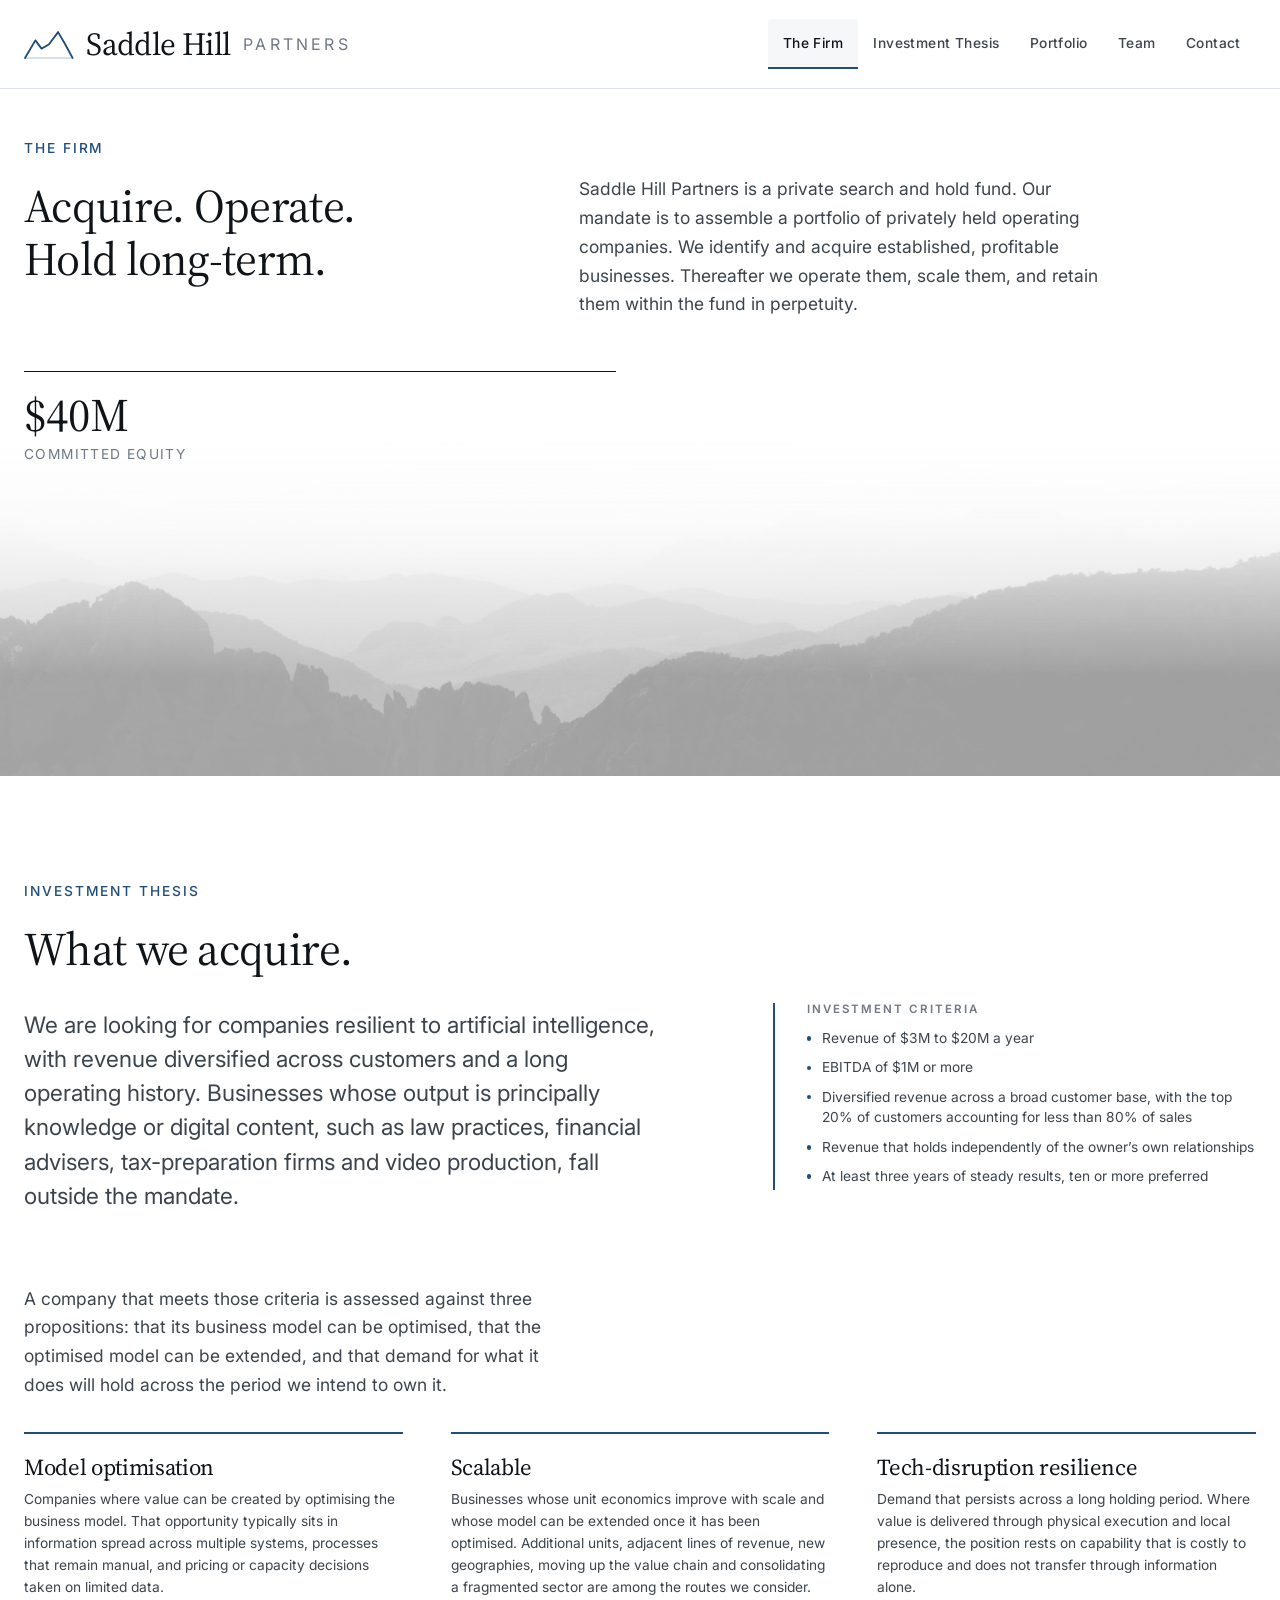
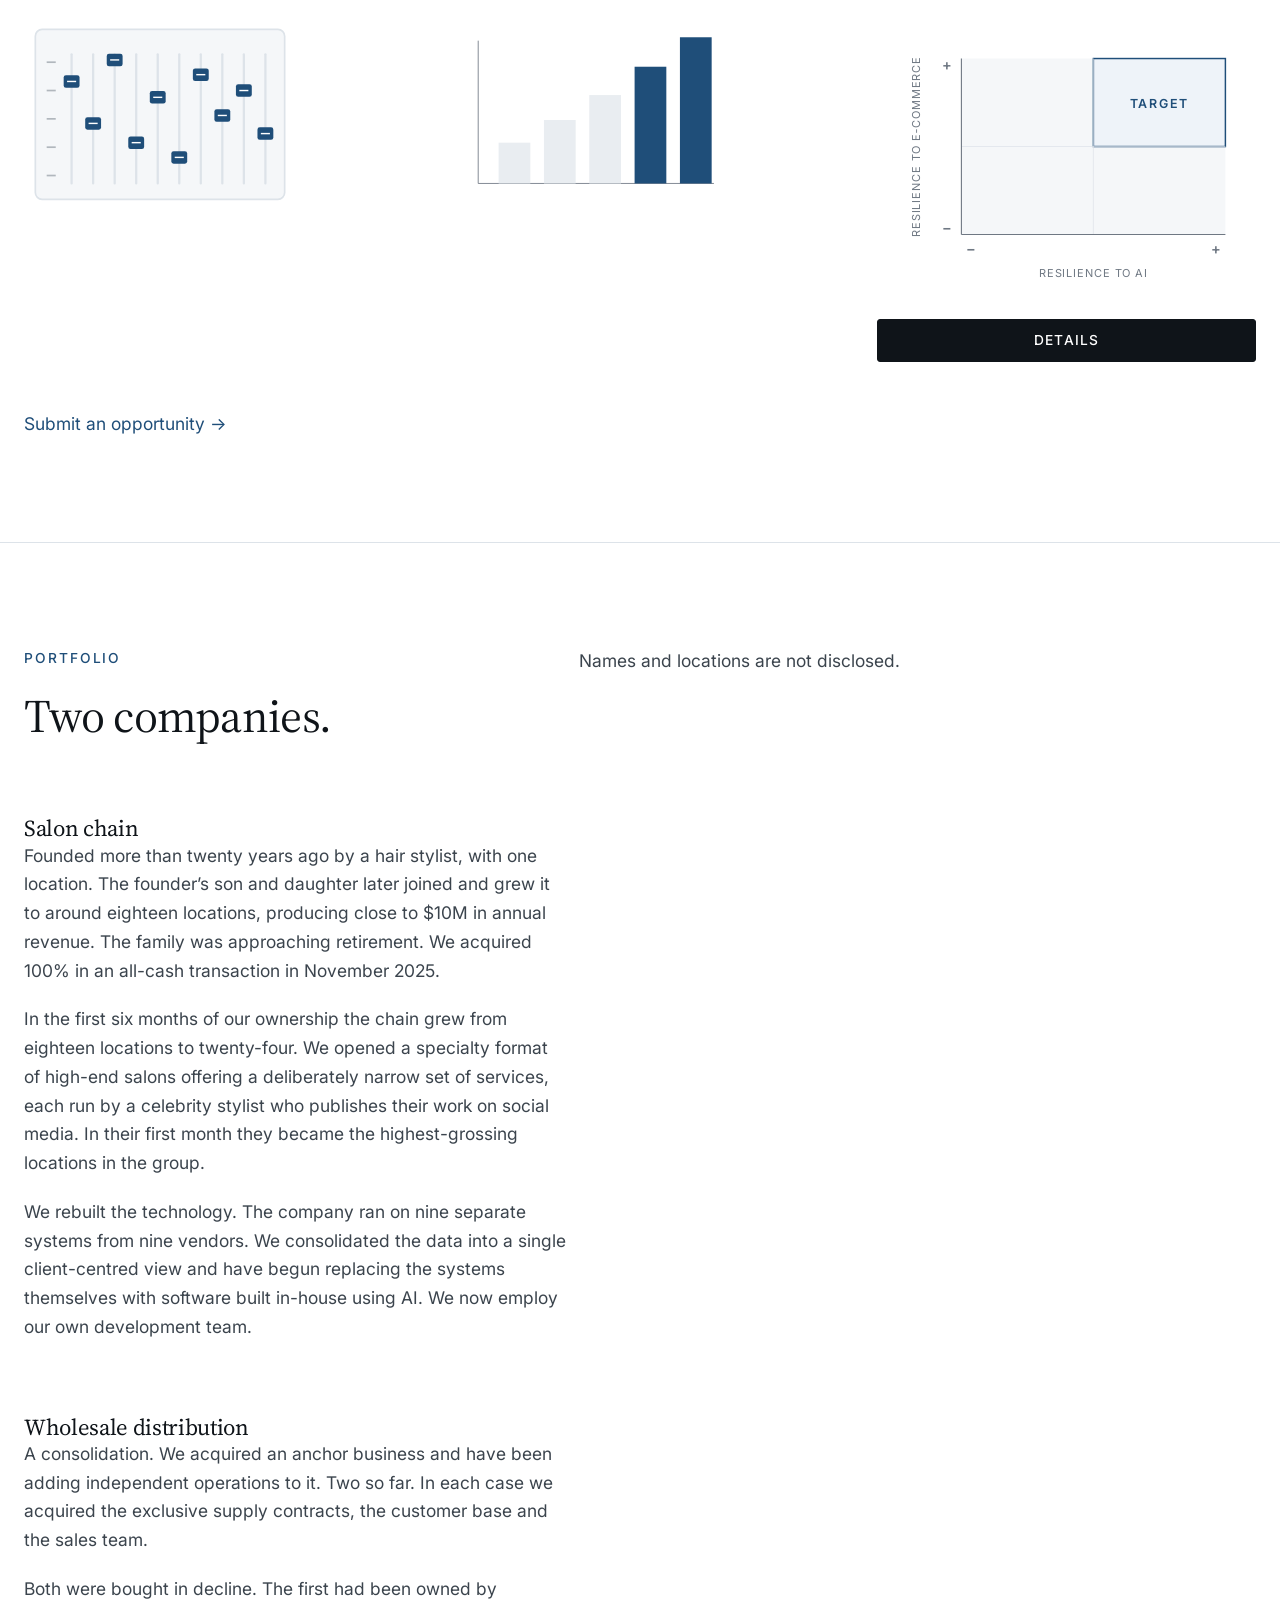
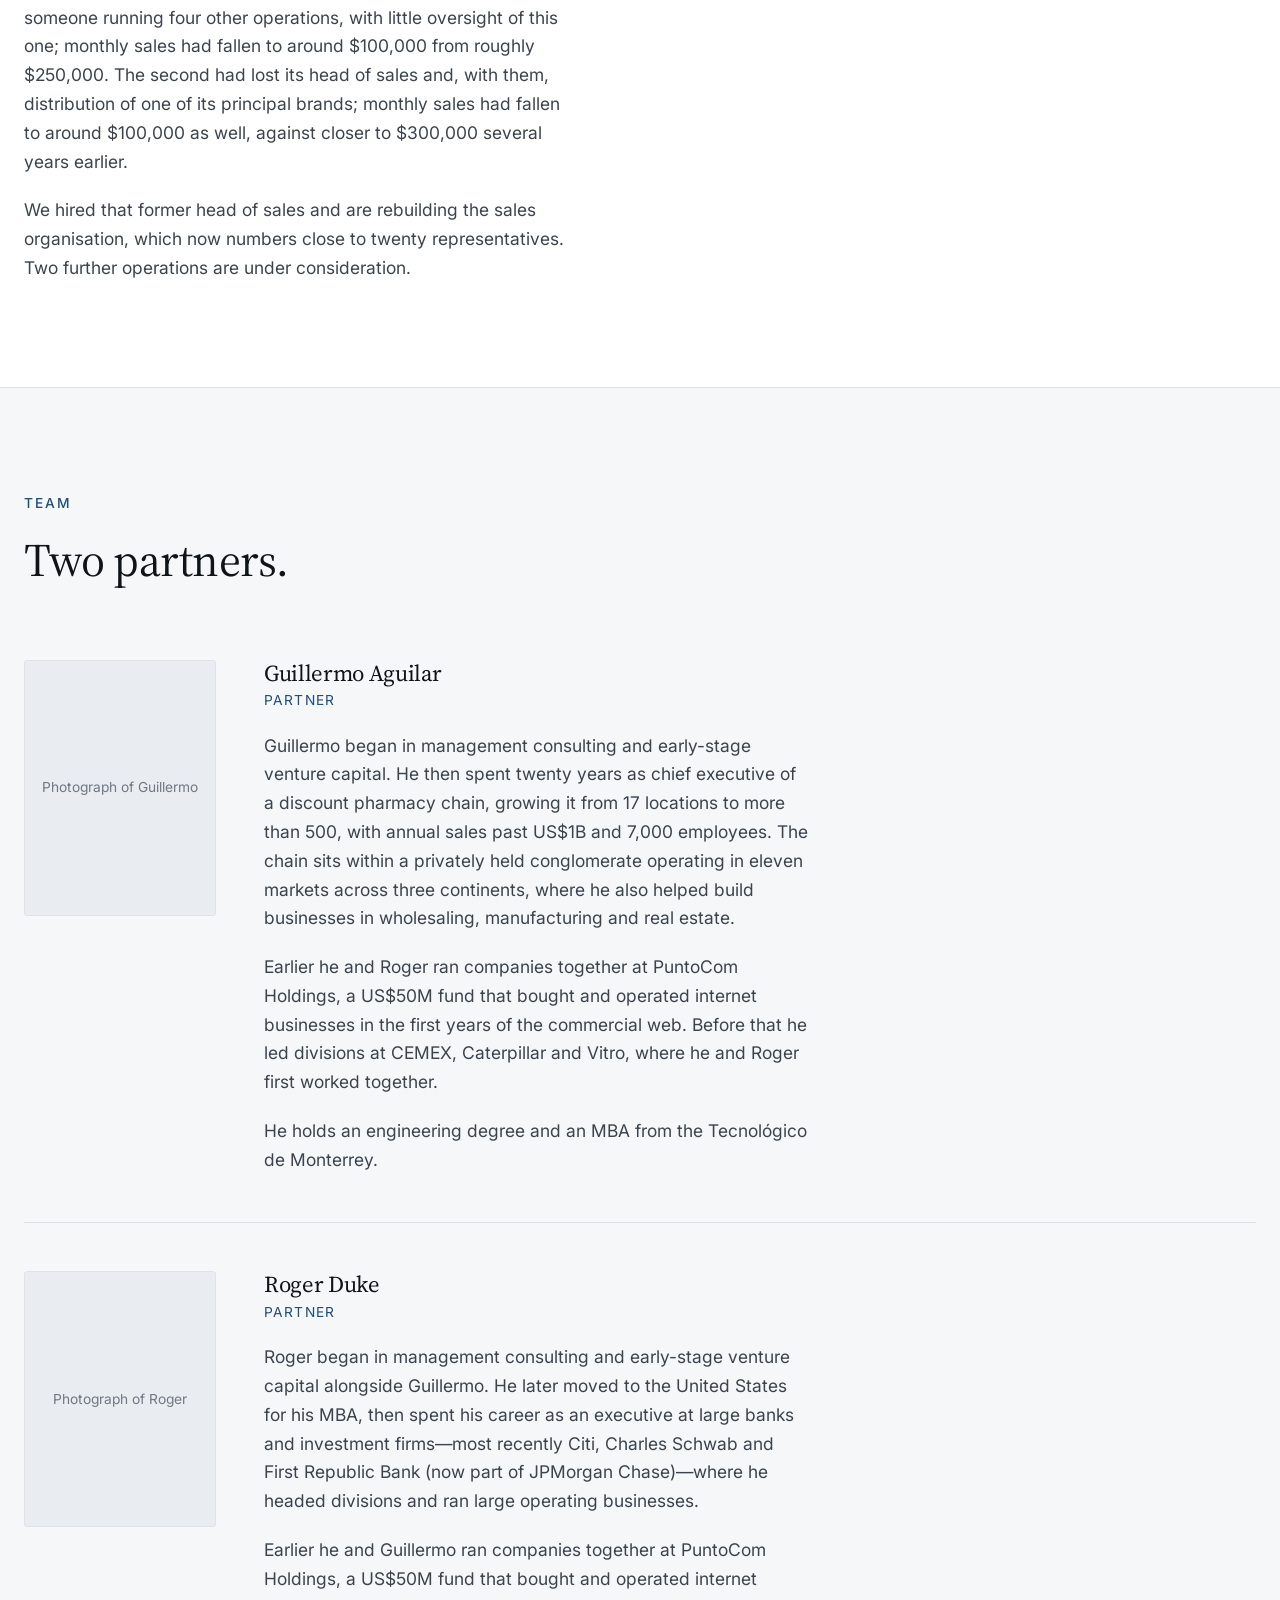
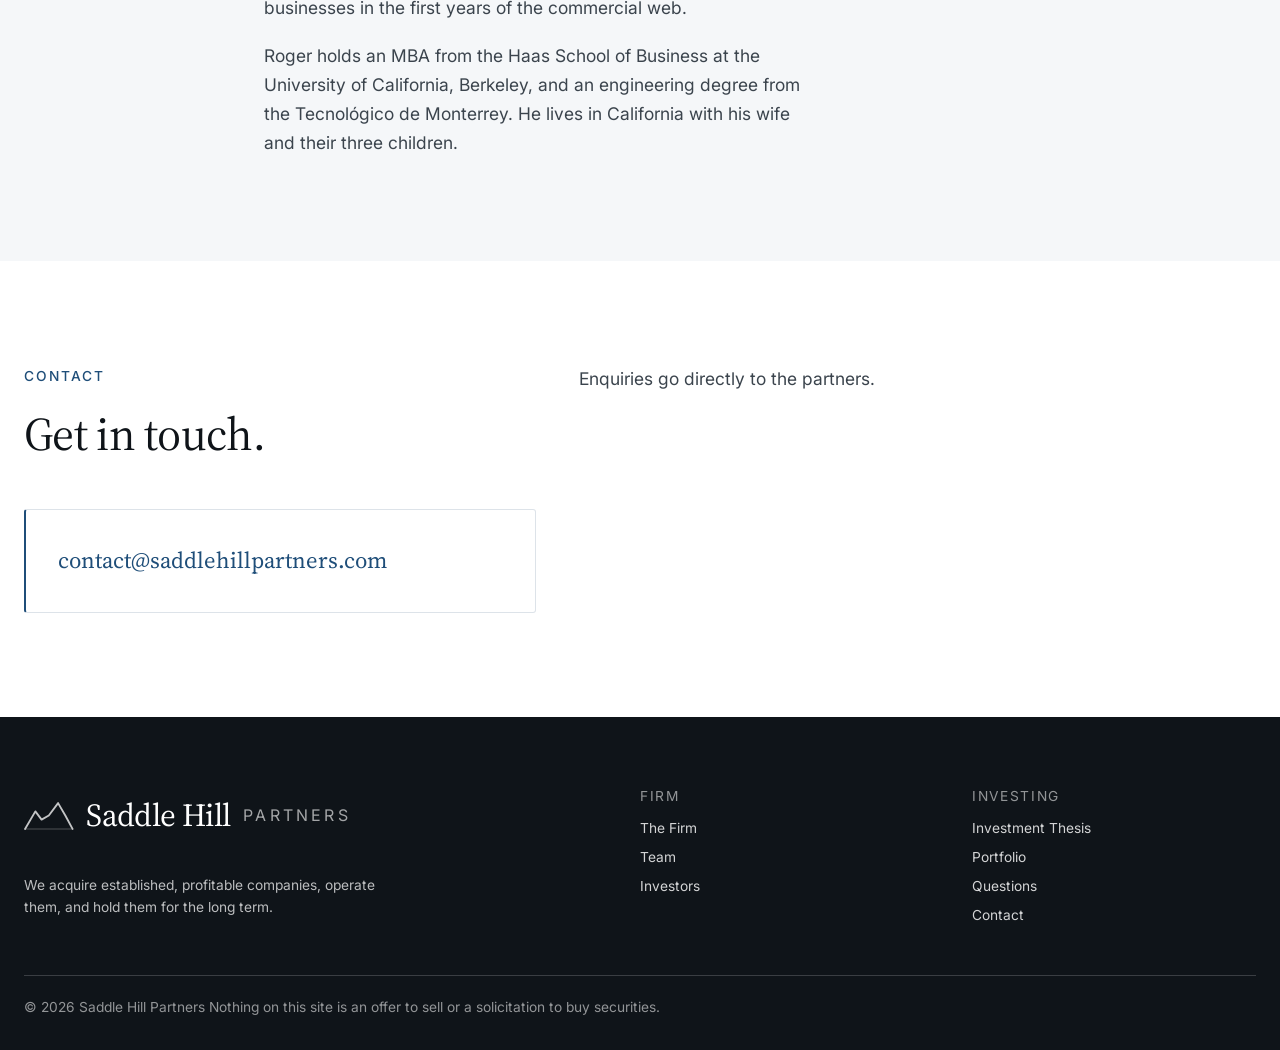
==== index.html @ 643cda53 "Update public site copy to the approved wording. Align the firm mandate, thesis, criteria, bios, FAQ" ====
<!doctype html>
<html lang="en">
<head>
  <meta charset="utf-8">
  <meta name="viewport" content="width=device-width, initial-scale=1">
  <title>Home | Saddle Hill Partners</title>
  <meta name="description" content="Saddle Hill Partners acquires established, profitable companies outright, runs them, and holds them for the long term. $40 million in committed equity.">
  <link rel="preconnect" href="https://fonts.googleapis.com">
  <link rel="preconnect" href="https://fonts.gstatic.com" crossorigin>
  <link href="https://fonts.googleapis.com/css2?family=Inter:wght@400;500;600&family=Source+Serif+4:opsz,wght@8..60,400;8..60,500&display=swap" rel="stylesheet">
  <link rel="canonical" href="https://saddlehillpartners.com/">
  <meta property="og:type" content="website">
  <meta property="og:site_name" content="Saddle Hill Partners">
  <meta property="og:title" content="Home | Saddle Hill Partners">
  <meta property="og:description" content="Saddle Hill Partners acquires established, profitable companies, operates them, and holds them for the long term.">
  <meta property="og:url" content="https://saddlehillpartners.com/">
  <meta name="twitter:card" content="summary">
  <link rel="icon" href="assets/img/mark.svg" type="image/svg+xml">
  <link rel="stylesheet" href="assets/css/style.css?v=46aae631">
</head>
<body>
  <a class="skip" href="#main">Skip to content</a>

  <header class="site-header">
    <div class="wrap site-header__inner">
      <a class="brand" href="index.html">
        <svg class="brand__logo" viewBox="0 0 48 30" fill="none" aria-hidden="true"><path d="M1 28 L11 11 L17 19 L24 15 L33 3 L40 15 L47 28" stroke="currentColor" stroke-width="1.8" stroke-linejoin="round" stroke-linecap="round"/><path d="M1 28 H47" stroke="currentColor" stroke-width="1" opacity=".35"/></svg>
        <span class="brand__mark">Saddle Hill</span>
        <span class="brand__sub">Partners</span>
      </a>
      <nav class="nav" aria-label="Main">
        <ul class="nav__list">
            <li class="nav__item"><a class="nav__link" href="index.html#firm" data-section="firm">The Firm</a></li>
            <li class="nav__item"><a class="nav__link" href="index.html#thesis" data-section="thesis">Investment Thesis</a></li>
            <li class="nav__item"><a class="nav__link" href="index.html#portfolio" data-section="portfolio">Portfolio</a></li>
            <li class="nav__item"><a class="nav__link" href="index.html#team" data-section="team">Team</a></li>
            <li class="nav__item"><a class="nav__link" href="index.html#contact" data-section="contact">Contact</a></li>
        </ul>
      </nav>
      <button class="nav-toggle" type="button" aria-expanded="false" aria-controls="mobile-nav" aria-label="Menu">
        
      </button>
    </div>
    <nav class="mobile-nav wrap" id="mobile-nav" data-open="false" aria-label="Main, mobile">
      <ul>
            <li><a href="index.html#firm">The Firm</a></li>
            <li><a href="index.html#thesis">Investment Thesis</a></li>
            <li><a href="index.html#portfolio">Portfolio</a></li>
            <li><a href="index.html#team">Team</a></li>
            <li><a href="index.html#contact">Contact</a></li>
            <li><a href="investors.html">Investors</a></li>
            <li><a href="faq.html">Questions</a></li>
      </ul>
    </nav>
  </header>

  <main id="main">
    <section class="section--anchor" id="firm">
      <div class="wrap hero hero--tight">
        <div class="grid grid--split">
          <div>
            <p class="eyebrow">The firm</p>
            <h1 class="h-lead">Acquire. Operate. Hold long-term.</h1>
          </div>
          <div class="stack stack--aligned">
            <p>
              Saddle Hill Partners is a private search and hold fund. Our mandate is to
              assemble a portfolio of privately held operating companies. We identify and
              acquire established, profitable businesses. Thereafter we operate them, scale
              them, and retain them within the fund in perpetuity.
            </p>
          </div>
        </div>
      </div>

      <div class="wrap figures">
        <div class="figure">
          <span class="figure__num">$40M</span>
          <span class="figure__label">Committed equity</span>
        </div>
      </div>
      <div class="photo-band" role="presentation"></div>
    </section>

    <section class="section section--anchor" id="thesis">
      <div class="wrap">
        <p class="eyebrow">Investment thesis</p>
        <h2>What we acquire.</h2>
        <div class="grid grid--aside mt-4">
          <div>
            <p class="lede">
              We are looking for companies resilient to artificial intelligence, with
              revenue diversified across customers and a long operating history.
              Businesses whose output is principally knowledge or digital content, such
              as law practices, financial advisers, tax-preparation firms and video
              production,
              fall outside the mandate.
            </p>
          </div>
          <aside class="profile">
            <h3 class="profile__label">Investment criteria</h3>
            <ul>
              <li>Revenue of $3M to $20M a year</li>
              <li>EBITDA of $1M or more</li>
              <li>Diversified revenue across a broad customer base, with the top 20% of
                customers accounting for less than 80% of sales</li>
              <li>Revenue that holds independently of the owner&rsquo;s own relationships</li>
              <li>At least three years of steady results, ten or more preferred</li>
            </ul>
          </aside>
        </div>

        <p class="mt-6">
          A company that meets those criteria is assessed against three propositions:
          that its business model can be optimised, that the optimised model can be
          extended, and that demand for what it does will hold across the period we
          intend to own it.
        </p>
        <div class="pillars mt-4">
          <div class="pillar">
            <h3 class="pillar__title">Model optimisation</h3>
            <p>
              Companies where value can be created by optimising the business model. That
              opportunity typically sits in information spread across multiple systems,
              processes that remain manual, and pricing or capacity decisions taken on
              limited data.
            </p>
            <svg class="mark" viewBox="0 0 480 340" role="img"
                 aria-label="A control panel of ten faders, each set to a different level.">
              <g>
                <rect class="mark__panel" x="20" y="20" width="440" height="300" rx="12"/>
                <line class="mark__scale" x1="40" y1="78" x2="56" y2="78"/>
                <line class="mark__scale" x1="40" y1="128" x2="56" y2="128"/>
                <line class="mark__scale" x1="40" y1="178" x2="56" y2="178"/>
                <line class="mark__scale" x1="40" y1="228" x2="56" y2="228"/>
                <line class="mark__scale" x1="40" y1="278" x2="56" y2="278"/>
                <line class="mark__track" x1="84" y1="64" x2="84" y2="292"/>
                <rect class="mark__knob" x="70" y="101" width="28" height="22" rx="4"/>
                <line class="mark__cap" x1="76" y1="112" x2="92" y2="112"/>
                <line class="mark__track" x1="122" y1="64" x2="122" y2="292"/>
                <rect class="mark__knob" x="108" y="175" width="28" height="22" rx="4"/>
                <line class="mark__cap" x1="114" y1="186" x2="130" y2="186"/>
                <line class="mark__track" x1="160" y1="64" x2="160" y2="292"/>
                <rect class="mark__knob" x="146" y="63" width="28" height="22" rx="4"/>
                <line class="mark__cap" x1="152" y1="74" x2="168" y2="74"/>
                <line class="mark__track" x1="198" y1="64" x2="198" y2="292"/>
                <rect class="mark__knob" x="184" y="209" width="28" height="22" rx="4"/>
                <line class="mark__cap" x1="190" y1="220" x2="206" y2="220"/>
                <line class="mark__track" x1="236" y1="64" x2="236" y2="292"/>
                <rect class="mark__knob" x="222" y="129" width="28" height="22" rx="4"/>
                <line class="mark__cap" x1="228" y1="140" x2="244" y2="140"/>
                <line class="mark__track" x1="274" y1="64" x2="274" y2="292"/>
                <rect class="mark__knob" x="260" y="235" width="28" height="22" rx="4"/>
                <line class="mark__cap" x1="266" y1="246" x2="282" y2="246"/>
                <line class="mark__track" x1="312" y1="64" x2="312" y2="292"/>
                <rect class="mark__knob" x="298" y="89" width="28" height="22" rx="4"/>
                <line class="mark__cap" x1="304" y1="100" x2="320" y2="100"/>
                <line class="mark__track" x1="350" y1="64" x2="350" y2="292"/>
                <rect class="mark__knob" x="336" y="161" width="28" height="22" rx="4"/>
                <line class="mark__cap" x1="342" y1="172" x2="358" y2="172"/>
                <line class="mark__track" x1="388" y1="64" x2="388" y2="292"/>
                <rect class="mark__knob" x="374" y="117" width="28" height="22" rx="4"/>
                <line class="mark__cap" x1="380" y1="128" x2="396" y2="128"/>
                <line class="mark__track" x1="426" y1="64" x2="426" y2="292"/>
                <rect class="mark__knob" x="412" y="193" width="28" height="22" rx="4"/>
                <line class="mark__cap" x1="418" y1="204" x2="434" y2="204"/>
            </svg>
          </div>
          <div class="pillar">
            <h3 class="pillar__title">Scalable</h3>
            <p>
              Businesses whose unit economics improve with scale and whose model can be
              extended once it has been optimised. Additional units, adjacent lines of
              revenue, new geographies, moving up the value chain and consolidating a
              fragmented sector are among the routes we consider.
            </p>
            <svg class="mark" viewBox="0 0 480 340" role="img"
                 aria-label="A bar chart rising left to right, representing the same model at increasing scale.">
              <g class="m-axis">
                <line x1="48" y1="292" x2="464" y2="292"/>
                <line x1="48" y1="40"  x2="48"  y2="292"/>
              </g>
                <rect class="mark__bar" x="84" y="220" width="56" height="72"/>
                <rect class="mark__bar" x="164" y="180" width="56" height="112"/>
                <rect class="mark__bar" x="244" y="136" width="56" height="156"/>
                <rect class="mark__bar--on" x="324" y="86" width="56" height="206"/>
                <rect class="mark__bar--on" x="404" y="34" width="56" height="258"/>
            </svg>
          </div>
          <div class="pillar pillar--wide">
            <h3 class="pillar__title">Tech-disruption resilience</h3>
            <p>
              Demand that persists across a long holding period. Where value is
              delivered through physical execution and local presence, the position rests
              on capability that is costly to reproduce and does not transfer through
              information alone.
            </p>
            <div class="matrix">
              <svg class="matrix__mini" viewBox="0 0 480 340" role="img"
                   aria-label="Two by two chart. Horizontal axis, resilience to AI. Vertical axis, resilience to e-commerce. The upper right quadrant is the target.">
                <rect class="q-flat"   x="96"  y="28"  width="180" height="120"/>
                <rect class="q-target" x="276" y="28"  width="180" height="120"/>
                <rect class="q-flat"   x="96"  y="148" width="180" height="120"/>
                <rect class="q-flat"   x="276" y="148" width="180" height="120"/>
                <rect class="q-edge"   x="276" y="28"  width="180" height="120"/>
                <g class="m-split">
                  <line x1="276" y1="28" x2="276" y2="268"/>
                  <line x1="96" y1="148" x2="456" y2="148"/>
                </g>
                <text class="m-target" x="366" y="95" text-anchor="middle">TARGET</text>
                <g class="m-axis">
                  <line x1="96" y1="268" x2="456" y2="268"/>
                  <line x1="96" y1="28"  x2="96"  y2="268"/>
                </g>
                <g class="m-sign">
                  <text x="102" y="294" text-anchor="start">&minus;</text>
                  <text x="450" y="294" text-anchor="end">+</text>
                  <text x="76" y="266" text-anchor="middle">&minus;</text>
                  <text x="76" y="44"  text-anchor="middle">+</text>
                </g>
                <g class="m-title">
                  <text x="276" y="326" text-anchor="middle">RESILIENCE TO AI</text>
                  <text transform="rotate(-90 40 148)" x="40" y="148" text-anchor="middle">RESILIENCE TO E&#8209;COMMERCE</text>
                </g>
              </svg>
              <button class="detail-btn" type="button" data-opens="matrix-detail">Details</button>
            </div>
          </div>
        </div>

        <p class="mt-5">
          <a href="mailto:contact@saddlehillpartners.com">Submit an opportunity &rarr;</a>
        </p>
      </div>
    </section>


    <section class="section section--anchor" id="portfolio">
      <div class="wrap">
        <div class="grid grid--split">
          <div>
            <p class="eyebrow">Portfolio</p>
            <h2>Two companies.</h2>
          </div>
          <div class="stack">
            <p>Names and locations are not disclosed.</p>
          </div>
        </div>

        <h3 class="mt-6">Salon chain</h3>
        <div class="stack mt-2" style="max-width:var(--measure);">
          <p>
            Founded more than twenty years ago by a hair stylist, with one location. The
            founder&rsquo;s son and daughter later joined and grew it to around eighteen
            locations, producing close to $10M in annual revenue. The family was approaching
            retirement. We acquired 100% in an all-cash transaction in November 2025.
          </p>
          <p>
            In the first six months of our ownership the chain grew from eighteen locations
            to twenty-four. We opened a specialty format of high-end salons offering a
            deliberately narrow set of services, each run by a celebrity stylist who
            publishes their work on social media. In their first month they became the
            highest-grossing locations in the group.
          </p>
          <p>
            We rebuilt the technology. The company ran on nine separate systems from nine
            vendors. We consolidated the data into a single client-centred view and have
            begun replacing the systems themselves with software built in-house using AI. We
            now employ our own development team.
          </p>
        </div>

        <h3 class="mt-6">Wholesale distribution</h3>
        <div class="stack mt-2" style="max-width:var(--measure);">
          <p>
            A consolidation. We acquired an anchor business and have been adding independent
            operations to it. Two so far. In each case we acquired the exclusive supply
            contracts, the customer base and the sales team.
          </p>
          <p>
            Both were bought in decline. The first had been owned by someone running four
            other operations, with little oversight of this one; monthly sales had fallen to
            around $100,000 from roughly $250,000. The second had lost its head of sales and,
            with them, distribution of one of its principal brands; monthly sales had fallen
            to around $100,000 as well, against closer to $300,000 several years earlier.
          </p>
          <p>
            We hired that former head of sales and are rebuilding the sales organisation,
            which now numbers close to twenty representatives. Two further operations are
            under consideration.
          </p>
        </div>
      </div>
    </section>

    <section class="section section--tint section--anchor" id="team">
      <div class="wrap">
        <div class="grid grid--split">
          <div>
            <p class="eyebrow">Team</p>
            <h2>Two partners.</h2>
          </div>
          <div class="stack"></div>
        </div>

        <div class="bio mt-6" id="guillermo">
          <div class="bio__portrait">Photograph of Guillermo</div>
          <div>
            <h3 class="bio__name">Guillermo Aguilar</h3>
            <p class="bio__role">Partner</p>
            <p>
              Guillermo began in management consulting and early-stage venture capital. He
              then spent twenty years as chief executive of a discount pharmacy chain,
              growing it from 17 locations to more than 500, with annual sales past US$1B
              and 7,000 employees. The chain sits within a privately held conglomerate
              operating in eleven markets across three continents, where he also helped
              build businesses in wholesaling, manufacturing and real estate.
            </p>
            <p>
              Earlier he and Roger ran companies together at PuntoCom Holdings, a US$50M
              fund that bought and operated internet businesses in the first years of the
              commercial web. Before that he led divisions at CEMEX, Caterpillar and Vitro,
              where he and Roger first worked together.
            </p>
            <p>
              He holds an engineering degree and an MBA from the Tecnológico de Monterrey.
            </p>
          </div>
        </div>

        <hr class="rule">

        <div class="bio" id="roger">
          <div class="bio__portrait">Photograph of Roger</div>
          <div>
            <h3 class="bio__name">Roger Duke</h3>
            <p class="bio__role">Partner</p>
            <p>
              Roger began in management consulting and early-stage venture capital
              alongside Guillermo. He later moved to the United States for his MBA, then
              spent his career as an executive at large banks and investment
              firms&mdash;most recently Citi, Charles Schwab and First Republic Bank (now
              part of JPMorgan Chase)&mdash;where he headed divisions and ran large
              operating businesses.
            </p>
            <p>
              Earlier he and Guillermo ran companies together at PuntoCom Holdings, a US$50M
              fund that bought and operated internet businesses in the first years of the
              commercial web.
            </p>
            <p>
              Roger holds an MBA from the Haas School of Business at the University of
              California, Berkeley, and an engineering degree from the Tecnológico de
              Monterrey. He lives in California with his wife and their three children.
            </p>
          </div>
        </div>
      </div>
    </section>


    <dialog class="sheet" id="matrix-detail" aria-labelledby="matrix-detail-title">
      <div class="sheet__inner">
        <button class="sheet__close" type="button" data-closes="matrix-detail"
                aria-label="Close">&times;</button>
        <h2 class="sheet__title" id="matrix-detail-title">Tech-disruption resilience</h2>
        <div class="sheet__body">
          <svg viewBox="0 0 660 600" role="img"
               aria-label="Two by two chart. Horizontal axis: resilience to artificial intelligence, from specialised knowledge and digital content at the left to physically delivered services at the right. Vertical axis: resilience to e-commerce, from shippable standard goods at the bottom to work performed in person at the top. The upper right quadrant is the target.">
            <rect class="q-flat"   x="200" y="40"  width="210" height="190"/>
            <rect class="q-target" x="410" y="40"  width="210" height="190"/>
            <rect class="q-flat"   x="200" y="230" width="210" height="190"/>
            <rect class="q-flat"   x="410" y="230" width="210" height="190"/>
            <rect class="q-edge"   x="410" y="40"  width="210" height="190"/>
            <g class="m-split">
              <line x1="410" y1="40" x2="410" y2="420"/>
              <line x1="200" y1="230" x2="620" y2="230"/>
            </g>
            <text class="m-target" x="515" y="145" text-anchor="middle">TARGET</text>
            <g class="m-axis">
              <line x1="200" y1="420" x2="620" y2="420"/>
              <line x1="200" y1="40"  x2="200" y2="420"/>
            </g>
            <g class="m-sign">
              <text x="206" y="452" text-anchor="start">&minus;</text>
              <text x="614" y="452" text-anchor="end">+</text>
              <text x="176" y="416" text-anchor="middle">&minus;</text>
              <text x="176" y="56"  text-anchor="middle">+</text>
            </g>
            <g class="m-cat">
              <text x="200" y="492" text-anchor="start">Specialised knowledge</text>
              <text x="200" y="520" text-anchor="start">and digital content</text>
              <text x="620" y="492" text-anchor="end">Physically delivered</text>
              <text x="620" y="520" text-anchor="end">services</text>
              <text transform="rotate(-90 132 420)" x="132" y="420" text-anchor="start">Shippable goods</text>
              <text transform="rotate(-90 132 40)"  x="132" y="40"  text-anchor="end">Performed in person</text>
            </g>
            <g class="m-title">
              <text x="410" y="568" text-anchor="middle">RESILIENCE TO AI</text>
              <text transform="rotate(-90 64 230)" x="64" y="230" text-anchor="middle">RESILIENCE TO E&#8209;COMMERCE</text>
            </g>
          </svg>
          <div class="sheet__notes">
            <h3>Resilience to AI</h3>
            <p>Law, financial advice, design and architecture sit at the left of the
              horizontal axis, and video production, editing and digital marketing with
              them. Transport, emergency response, field and home services and personal
              care sit at the right.</p>
            <h3>Resilience to e-commerce</h3>
            <p>Standard goods that ship without fitting, trial or customisation sit at the
              foot of the vertical axis. Work that has to be performed, fitted or
              experienced in person sits at the top, along with goods that arrive with the
              service that installs or maintains them.</p>
          </div>
        </div>
      </div>
    </dialog>

    <section class="section section--anchor" id="contact">
      <div class="wrap">
        <div class="grid grid--split">
          <div>
            <p class="eyebrow">Contact</p>
            <h2>Get in touch.</h2>
          </div>
          <div class="stack">
            <p>Enquiries go directly to the partners.</p>
          </div>
        </div>

        <div class="contact-card mt-5" style="max-width:32rem;">
          <a href="mailto:contact@saddlehillpartners.com">contact@saddlehillpartners.com</a>
        </div>
      </div>
    </section>

  </main>

    <footer class="site-footer">
      <div class="wrap">
        <div class="site-footer__grid">
          <div>
            <a class="brand" href="index.html">
              <svg class="brand__logo" viewBox="0 0 48 30" fill="none" aria-hidden="true"><path d="M1 28 L11 11 L17 19 L24 15 L33 3 L40 15 L47 28" stroke="currentColor" stroke-width="1.8" stroke-linejoin="round" stroke-linecap="round"/><path d="M1 28 H47" stroke="currentColor" stroke-width="1" opacity=".35"/></svg>
              <span class="brand__mark">Saddle Hill</span>
              <span class="brand__sub">Partners</span>
            </a>
            <p class="mt-4" style="color:var(--ink-3);max-width:24rem;">
              We acquire established, profitable companies, operate them, and hold them
              for the long term.
            </p>
          </div>
          <div>
            <h4>Firm</h4>
            <ul>
              <li><a href="index.html#firm">The Firm</a></li>
              <li><a href="index.html#team">Team</a></li>
              <li><a href="investors.html">Investors</a></li>
            </ul>
          </div>
          <div>
            <h4>Investing</h4>
            <ul>
              <li><a href="index.html#thesis">Investment Thesis</a></li>
              <li><a href="index.html#portfolio">Portfolio</a></li>
              <li><a href="faq.html">Questions</a></li>
              <li><a href="index.html#contact">Contact</a></li>
            </ul>
          </div>
        </div>
        <div class="site-footer__base">
          &copy; 2026 Saddle Hill Partners
          Nothing on this site is an offer to sell or a solicitation to buy securities.
        </div>
      </div>
    </footer>

  <script src="assets/js/nav.js?v=99f2514d"></script>
</body>
</html>
---- assets/css/style.css ----
/* ============================================================================
   SADDLE HILL PARTNERS — DESIGN SYSTEM
   Plain CSS. No framework, no build step. Edit the tokens below to restyle
   the entire site. Every page uses this one file.
   ========================================================================= */

/* ---------- 1. TOKENS ---------------------------------------------------- */
:root {
  /* Colour */
  --paper:        #ffffff;
  --paper-2:      #f5f7f9;
  --paper-3:      #e9edf1;
  --ink:          #0f1419;
  --ink-2:        #3b444d;
  --ink-3:        #6f7883;
  --line:         #dde3e9;
  --accent:       #1f4e79;
  --accent-2:     #2e6ba8;
  --accent-wash:  #eef3f9;

  /* Type */
  --font-display: "Source Serif 4", Georgia, "Times New Roman", serif;
  --font-body:    "Inter", -apple-system, BlinkMacSystemFont, "Segoe UI", Helvetica, Arial, sans-serif;

  --t--1: clamp(0.80rem, 0.78rem + 0.10vw, 0.86rem);
  --t-0:  clamp(1.00rem, 0.97rem + 0.15vw, 1.09rem);
  --t-1:  clamp(1.20rem, 1.12rem + 0.38vw, 1.42rem);
  --t-2:  clamp(1.50rem, 1.32rem + 0.85vw, 2.00rem);
  --t-3:  clamp(1.95rem, 1.60rem + 1.65vw, 2.90rem);
  --t-4:  clamp(2.40rem, 1.75rem + 3.10vw, 4.10rem);

  /* Space */
  --s1: 0.375rem;  --s2: 0.75rem;   --s3: 1.25rem;   --s4: 2rem;
  --s5: 3rem;      --s6: 4.5rem;    --s7: 6.5rem;    --s8: 9rem;

  /* Layout */
  --measure: 34rem;      /* comfortable reading width */
  --wide:    100rem;     /* page container */
  --radius:  3px;
  --nav-h:   4.5rem;
  --ease:    cubic-bezier(.22,.61,.36,1);
}

/* ---------- 2. RESET ----------------------------------------------------- */
*, *::before, *::after { box-sizing: border-box; }
html { -webkit-text-size-adjust: 100%; scroll-behavior: smooth; }
body, h1, h2, h3, h4, p, figure, blockquote, dl, dd, ul, ol { margin: 0; padding: 0; }
ul[class], ol[class] { list-style: none; }
img, svg, video { display: block; max-width: 100%; height: auto; }
button, input, select, textarea { font: inherit; color: inherit; }

/* ---------- 3. BASE ------------------------------------------------------ */
body {
  font-family: var(--font-body);
  font-size: var(--t-0);
  line-height: 1.65;
  color: var(--ink-2);
  background: var(--paper);
  -webkit-font-smoothing: antialiased;
  overflow-x: hidden;
}

h1, h2, h3, h4 {
  font-family: var(--font-display);
  color: var(--ink);
  font-weight: 400;
  line-height: 1.15;
  letter-spacing: -0.015em;
  text-wrap: balance;
}
h1 { font-size: var(--t-4); }
h2 { font-size: var(--t-3); }
h3 { font-size: var(--t-1); }

p { max-width: var(--measure); }
p + p { margin-top: var(--s3); }

a { color: var(--accent); text-decoration: none; }
a:hover { color: var(--accent-2); }

::selection { background: var(--accent); color: var(--paper); }

:focus-visible {
  outline: 2px solid var(--accent);
  outline-offset: 3px;
  border-radius: 2px;
}

/* ---------- 4. LAYOUT ---------------------------------------------------- */
.wrap { width: min(100% - 3rem, var(--wide)); margin-inline: auto; }

.section       { padding-block: var(--s7); }
.section--tight{ padding-block: var(--s5); }
.section--tint { background: var(--paper-2); }
.section + .section { border-top: 1px solid var(--line); }
.section--tint + .section--tint { border-top: none; }

.eyebrow {
  font-size: var(--t--1);
  font-weight: 500;
  letter-spacing: 0.14em;
  text-transform: uppercase;
  color: var(--accent);
  margin-bottom: var(--s3);
}

.lede { font-size: var(--t-1); line-height: 1.5; color: var(--ink-2); max-width: 40rem; }

.rule { height: 1px; background: var(--line); border: 0; margin-block: var(--s5); }

.grid { display: grid; gap: var(--s5); }
@media (min-width: 46rem) {
  .grid--2 { grid-template-columns: repeat(2, 1fr); }
  .grid--3 { grid-template-columns: repeat(3, 1fr); }
  .grid--split { grid-template-columns: minmax(0,5fr) minmax(0,7fr); gap: var(--s6); }
}

/* ---------- 5. HEADER + DROPDOWN NAV ------------------------------------- */
.site-header {
  position: sticky; top: 0; z-index: 100;
  background: color-mix(in srgb, var(--paper) 88%, transparent);
  backdrop-filter: saturate(140%) blur(12px);
  border-bottom: 1px solid var(--line);
}
.site-header__inner {
  display: flex; align-items: center; justify-content: space-between;
  gap: var(--s3); min-height: var(--nav-h); flex-wrap: wrap;
}
/* Below 68rem the tabs drop to their own full-width row rather than vanishing. */
@media (max-width: 68rem) {
  .site-header__inner { min-height: 3.75rem; }
  .nav { order: 3; width: 100%; border-top: 1px solid var(--line); }
  .nav__list { justify-content: flex-start; margin-left: -.95rem; }
}

.brand { display: flex; align-items: center; gap: .6rem; color: var(--ink); flex: 0 0 auto; }
.brand__logo { width: 2.1rem; height: auto; color: var(--accent); flex: none; }
.brand__mark { font-family: var(--font-display); font-size: 1.3rem; letter-spacing: -0.02em; }
.brand__sub {
  font-size: var(--t--1); letter-spacing: 0.18em; text-transform: uppercase;
  color: var(--ink-3);
}
.brand:hover { color: var(--ink); }

.nav { display: block; }
@media (max-width: 44rem) { .nav { display: none; } }

.nav__list { display: flex; align-items: center; gap: 0; list-style: none; flex-wrap: wrap; }
.nav__item { position: relative; }

.nav__link {
  display: inline-block;
  padding: .8rem .95rem;
  font-size: var(--t--1); font-weight: 500;
  letter-spacing: .03em;
  color: var(--ink-2);
  border-bottom: 2px solid transparent;
  transition: color .18s var(--ease), border-color .18s var(--ease);
}
.nav__link:hover { color: var(--ink); border-bottom-color: var(--line); }
.nav__link[aria-current="page"] { color: var(--accent); border-bottom-color: var(--accent); }

/* Mobile */
.nav-toggle {
  display: inline-flex; flex-direction: column; justify-content: center; gap: 5px;
  width: 2.75rem; height: 2.25rem; padding: 0;
  border: 0; background: none; cursor: pointer;
}
.nav-toggle span {
  display: block; height: 2px; width: 1.5rem; margin-inline: auto;
  background: var(--ink); border-radius: 2px;
  transition: transform .22s var(--ease), opacity .18s var(--ease);
}
.nav-toggle[aria-expanded="true"] span:nth-child(1) { transform: translateY(7px) rotate(45deg); }
.nav-toggle[aria-expanded="true"] span:nth-child(2) { opacity: 0; }
.nav-toggle[aria-expanded="true"] span:nth-child(3) { transform: translateY(-7px) rotate(-45deg); }
@media (min-width: 44.01rem) { .nav-toggle { display: none; } }

.mobile-nav {
  display: none; border-top: 1px solid var(--line);
  padding-block: var(--s3); background: var(--paper);
}
.mobile-nav[data-open="true"] { display: block; }
@media (min-width: 44.01rem) { .mobile-nav { display: none !important; } }
.mobile-nav ul { list-style: none; }
.mobile-nav > ul > li { border-bottom: 1px solid var(--line); }
.mobile-nav > ul > li:last-child { border-bottom: 0; }
.mobile-nav a { display: block; padding: .7rem .2rem; color: var(--ink); }
.mobile-nav ul ul a { padding-left: var(--s3); color: var(--ink-2); font-size: var(--t--1); }

/* ---------- 6. HERO ------------------------------------------------------ */
.hero { padding-block: var(--s8) var(--s7); }
.hero h1 { max-width: 18ch; }
.hero .lede { margin-top: var(--s4); }
.hero__actions { margin-top: var(--s5); display: flex; flex-wrap: wrap; gap: var(--s2); }

/* ---------- 7. BUTTONS --------------------------------------------------- */
.btn {
  display: inline-flex; align-items: center; gap: .5rem;
  padding: .8rem 1.5rem; border-radius: var(--radius);
  font-size: var(--t--1); font-weight: 500;
  letter-spacing: .08em; text-transform: uppercase;
  border: 1px solid var(--ink); background: var(--ink); color: var(--paper);
  transition: opacity .18s var(--ease), transform .18s var(--ease);
}
.btn:hover { color: var(--paper); opacity: .86; transform: translateY(-1px); }
.btn--ghost { background: none; color: var(--ink); border-color: var(--line); }
.btn--ghost:hover { color: var(--ink); border-color: var(--ink); opacity: 1; }

/* ---------- 8. CARDS, STATS, BIOS ---------------------------------------- */
.card {
  padding: var(--s4); background: var(--paper);
  border: 1px solid var(--line); border-radius: var(--radius);
}
.card h3 { margin-bottom: var(--s2); }
.card p { max-width: none; }

.stat { border-top: 2px solid var(--accent); padding-top: var(--s3); }
.stat__figure {
  font-family: var(--font-display); font-size: var(--t-3);
  color: var(--ink); line-height: 1; letter-spacing: -0.02em;
}
.stat__label { margin-top: var(--s2); font-size: var(--t--1); color: var(--ink-3); max-width: 24rem; }

.bio { display: grid; gap: var(--s4); }
@media (min-width: 40rem) { .bio { grid-template-columns: 12rem 1fr; gap: var(--s5); } }
.bio__portrait {
  aspect-ratio: 3 / 4; background: var(--paper-3);
  border: 1px solid var(--line); border-radius: var(--radius);
  display: grid; place-items: center; text-align: center;
  font-size: var(--t--1); color: var(--ink-3); padding: var(--s2);
}
.bio__name { margin-bottom: .2rem; }
.bio__role { font-size: var(--t--1); letter-spacing: .1em; text-transform: uppercase; color: var(--accent); margin-bottom: var(--s3); }

.facts { list-style: none; display: grid; gap: var(--s2); }
.facts li { display: grid; grid-template-columns: 9rem 1fr; gap: var(--s3); padding-block: .6rem; border-bottom: 1px solid var(--line); }
.facts dt, .facts b { font-size: var(--t--1); letter-spacing: .08em; text-transform: uppercase; color: var(--ink-3); font-weight: 500; }

/* ---------- 9. PLACEHOLDER ----------------------------------------------
   Anything not yet written by Roger wears this. It must be impossible to
   mistake for finished copy. Delete the class when the real words arrive.  */
.ph {
  position: relative;
  border: 1px dashed var(--accent-2);
  background: var(--accent-wash);
  border-radius: var(--radius);
  padding: var(--s4) var(--s3) var(--s3);
  color: var(--ink-3);
  font-style: italic;
  max-width: none;
}
.ph::before {
  content: "PLACEHOLDER — NOT REAL COPY";
  position: absolute; top: 0; left: 0;
  padding: .15rem .5rem;
  font-family: var(--font-body); font-style: normal;
  font-size: .65rem; font-weight: 600; letter-spacing: .12em;
  background: var(--accent); color: #fff;
  border-radius: var(--radius) 0 var(--radius) 0;
}
.ph p { max-width: none; }
.ph + .ph { margin-top: var(--s3); }

/* ---------- 10. FOOTER --------------------------------------------------- */
.site-footer {
  border-top: 1px solid var(--line);
  background: var(--paper-2);
  padding-block: var(--s6) var(--s4);
  font-size: var(--t--1);
}
.site-footer__grid { display: grid; gap: var(--s4); }
@media (min-width: 46rem) { .site-footer__grid { grid-template-columns: 2fr 1fr 1fr; gap: var(--s5); } }
.site-footer h4 { font-family: var(--font-body); font-size: var(--t--1); letter-spacing: .12em; text-transform: uppercase; color: var(--ink-3); margin-bottom: var(--s2); }
.site-footer ul { list-style: none; display: grid; gap: .4rem; }
.site-footer a { color: var(--ink-2); }
.site-footer a:hover { color: var(--accent); }
.site-footer__base { margin-top: var(--s5); padding-top: var(--s3); border-top: 1px solid var(--line); color: var(--ink-3); display: flex; flex-wrap: wrap; gap: var(--s3); justify-content: space-between; }

/* ---------- 11. UTILITIES ------------------------------------------------ */
.skip {
  position: absolute; left: -9999px; top: 0; z-index: 999;
  background: var(--ink); color: var(--paper); padding: .7rem 1.2rem;
}
.skip:focus { left: .5rem; top: .5rem; color: var(--paper); }
.stack > * + * { margin-top: var(--s3); }
.mt-4 { margin-top: var(--s4); } .mt-5 { margin-top: var(--s5); }
.narrow { max-width: var(--measure); }
@media (prefers-reduced-motion: reduce) {
  *, *::before, *::after { animation: none !important; transition: none !important; scroll-behavior: auto !important; }
}

/* ---------- 12. AUDIENCE ROUTING ----------------------------------------
   "Who are you?" cards. The pattern every serious acquirer uses to send a
   banker, an owner and an investor to different pages.                    */
.route { display: grid; gap: var(--s3); }
@media (min-width: 46rem) { .route { grid-template-columns: repeat(3, 1fr); } }
.route__card {
  display: block; padding: var(--s4);
  border: 1px solid var(--line); border-radius: var(--radius);
  background: var(--paper); color: var(--ink-2);
  transition: border-color .18s var(--ease), transform .18s var(--ease);
}
.route__card:hover { border-color: var(--accent); color: var(--ink-2); transform: translateY(-2px); }
.route__card h3 { margin-bottom: var(--s2); }
.route__card p { max-width: none; font-size: var(--t--1); }
.route__card .go { display: inline-block; margin-top: var(--s3); font-size: var(--t--1); letter-spacing: .08em; text-transform: uppercase; color: var(--accent); }

/* ---------- 13. NUMBERED PROCESS ---------------------------------------- */
.steps { list-style: none; counter-reset: step; display: grid; gap: 0; }
.steps > li {
  counter-increment: step; position: relative;
  padding: var(--s4) 0 var(--s4) 4.25rem;
  border-bottom: 1px solid var(--line);
}
.steps > li:first-child { padding-top: 0; }
.steps > li:last-child { border-bottom: 0; }
.steps > li::before {
  content: counter(step, decimal-leading-zero);
  position: absolute; left: 0; top: var(--s4);
  font-family: var(--font-display); font-size: var(--t-1);
  color: var(--accent); line-height: 1;
}
.steps > li:first-child::before { top: 0; }
.steps h3 { margin-bottom: var(--s2); }
.steps p { max-width: 44rem; }

/* ---------- 14. FAQ (no JavaScript) ------------------------------------- */
.faq { border-top: 1px solid var(--line); }
.faq details { border-bottom: 1px solid var(--line); }
.faq summary {
  display: flex; align-items: baseline; justify-content: space-between; gap: var(--s3);
  padding: var(--s3) 0; cursor: pointer; list-style: none;
  font-family: var(--font-display); font-size: var(--t-1); color: var(--ink);
}
.faq summary::-webkit-details-marker { display: none; }
.faq summary::after { content: "+"; color: var(--accent); font-size: var(--t-1); line-height: 1; }
.faq details[open] summary::after { content: "\2013"; }
.faq details > *:not(summary) { padding-bottom: var(--s4); }

/* ---------- 15. CRITERIA TABLE ------------------------------------------ */
.criteria { width: 100%; border-collapse: collapse; }
.criteria th, .criteria td { text-align: left; padding: var(--s3) var(--s3) var(--s3) 0; border-bottom: 1px solid var(--line); vertical-align: top; }
.criteria th {
  width: 14rem; font-size: var(--t--1); font-weight: 500;
  letter-spacing: .08em; text-transform: uppercase; color: var(--ink-3);
}
.criteria td { color: var(--ink); }
@media (max-width: 40rem) { .criteria th, .criteria td { display: block; width: auto; border: 0; padding-block: .2rem; } .criteria tr { display: block; padding-block: var(--s3); border-bottom: 1px solid var(--line); } }

/* ---------- 16. QUOTE ---------------------------------------------------- */
.quote {
  border-left: 2px solid var(--accent);
  padding: var(--s2) 0 var(--s2) var(--s4);
  font-family: var(--font-display); font-size: var(--t-2);
  line-height: 1.35; color: var(--ink); max-width: 40rem;
}
.quote__by { display: block; margin-top: var(--s3); font-family: var(--font-body); font-size: var(--t--1); letter-spacing: .08em; text-transform: uppercase; color: var(--ink-3); }

/* ---------- 17. NEWS LIST ------------------------------------------------ */
.news { list-style: none; border-top: 1px solid var(--line); }
.news li { display: grid; gap: var(--s1); padding: var(--s4) 0; border-bottom: 1px solid var(--line); }
@media (min-width: 46rem) { .news li { grid-template-columns: 10rem 1fr; gap: var(--s4); } }
.news time { font-size: var(--t--1); letter-spacing: .08em; text-transform: uppercase; color: var(--ink-3); }
.news h3 { margin-bottom: var(--s2); }

/* ---------- 18. FORM ----------------------------------------------------- */
.form { display: grid; gap: var(--s3); max-width: 34rem; }
.form label { display: grid; gap: .4rem; font-size: var(--t--1); letter-spacing: .06em; text-transform: uppercase; color: var(--ink-3); }
.form input, .form select, .form textarea {
  padding: .7rem .8rem; border: 1px solid var(--line); border-radius: var(--radius);
  background: var(--paper); color: var(--ink); font-size: var(--t-0);
  letter-spacing: normal; text-transform: none;
}
.form textarea { min-height: 8rem; resize: vertical; }
.form input:focus, .form select:focus, .form textarea:focus { border-color: var(--accent); }

/* ---------- 19. CONTACT BLOCK ------------------------------------------- */
.contact-card { padding: var(--s4); border: 1px solid var(--line); border-left: 2px solid var(--accent); border-radius: var(--radius); background: var(--paper); }
.contact-card h3 { margin-bottom: var(--s2); }
.contact-card a { font-size: var(--t-1); font-family: var(--font-display); }

/* ---------- 20. DRAFT MARKER --------------------------------------------
   A dotted underline on any specific Claude drafted rather than took from
   Roger — numbers, dates, descriptions. Subtle enough to publish by
   accident without embarrassment, visible enough to find and check.
   Delete the class as each one is confirmed.                             */
.draft { border-bottom: 1px dotted var(--accent-2); }

/* ---------- 21. RIDGE ARTWORK -------------------------------------------
   Original inline SVG. A saddle-shaped ridge — two peaks with a low col
   between them. Stylised, not a survey of any particular mountain.       */
.ridge { display: block; width: 100%; height: auto; color: var(--accent); }
.ridge--hero { margin-top: var(--s6); opacity: .9; }
.hero--art { padding-bottom: 0; }
.band-art { background: var(--paper-2); border-top: 1px solid var(--line); }
.band-art svg { display: block; width: 100%; height: auto; }

/* ---------- 22. HERO PHOTOGRAPH ------------------------------------------
   Roger, 2026-09-14: he wanted a real mountain range in the background of
   the home page, "with class" — not a picture taped onto the page.

   The photograph is the Chiricahua Mountains, Arizona. Licence CC0 — the
   photographer waived every right, so it is free for commercial use with no
   fee and NO ATTRIBUTION REQUIRED. Nothing has to be printed on the site.
   Source: commons.wikimedia.org/wiki/File:Chiricahua_Mountains_(10-21-2019)_(48952747716).jpg

   Two earlier attempts were rejected by Roger on 2026-09-14. The Gallatin
   Range: snow-covered — "we're from Monterrey, haven't seen snow in years down
   there." The Coxcomb Mountains: read as flat desert — "the symbol for a
   desert... something cowboy or Utah." What he wants is the Sierra Madre
   Oriental: SERRATED RIDGES LAYERING BACK INTO HAZE. He sent photographs of
   the Monterrey ranges as the reference. No snow, no flat desert, no postcards.
   The stock photographs he sent are Alamy and Google results and cannot be
   used without buying a licence.
   Stored locally at assets/img/ridge.jpg — nothing is loaded from the web,
   so the site still works with no internet connection.

   The treatment is what keeps it quiet: colour stripped out, held at low
   opacity, and masked so it emerges from the page at the top and dissolves
   back into it at the bottom. It reads as texture behind the words rather
   than as a photograph stuck on the page.                               */
.hero-band {
  position: relative;
  overflow: hidden;
  background: var(--paper);
}

/* The photograph occupies the LOWER part of the band only. Roger, 2026-09-14:
   the words must sit on pure white — a picture behind type greys the letters
   and costs the headline its sharpness. So the type gets clean paper and the
   mountains begin underneath it. The generous bottom padding on .hero is what
   reserves that space; do not reduce one without the other.

   The image is mirrored (scaleX) so its heavy ridge falls on the RIGHT and the
   left side stays low, which is what Roger asked for. It is a landscape, so
   flipping it misrepresents nothing. */
.hero-band::before {
  content: "";
  position: absolute;
  left: 0; right: 0; bottom: 0;
  height: 62%;
  background-image: url("../img/ridge.jpg");
  background-size: cover;
  background-position: center bottom;
  background-repeat: no-repeat;
  transform: scaleX(-1);
  filter: grayscale(1) contrast(.94);
  opacity: .38;
  -webkit-mask-image: linear-gradient(to bottom,
      rgba(0,0,0,0) 0%, rgba(0,0,0,.30) 26%, #000 62%, #000 88%, rgba(0,0,0,0) 100%);
          mask-image: linear-gradient(to bottom,
      rgba(0,0,0,0) 0%, rgba(0,0,0,.30) 26%, #000 62%, #000 88%, rgba(0,0,0,0) 100%);
}
.hero-band > .wrap { position: relative; z-index: 1; }
.hero-band .hero { padding-block: var(--s6) calc(var(--s8) * 1.6); }

@media (min-width: 60rem) {
  .hero-band .hero { padding-block: var(--s7) calc(var(--s8) * 2.1); }
}

/* Anyone who has asked their machine to stop moving things, and anyone
   printing the page, gets the words on plain paper.                     */
@media print {
  .hero-band::before { display: none; }
}

/* ---------- 23. BIOGRAPHY PHOTOGRAPHS -------------------------------------
   Roger, 2026-09-16: the photographs are being produced elsewhere. Drop the
   files into assets/img/ as roger.jpg and guillermo.jpg and run build.py.
   Until a file exists, build.py emits the empty .bio__portrait box instead,
   so a missing photograph can never show as a broken image.

   Both partners must be cropped the same way or the Team page reads as two
   LinkedIn profiles rather than one firm. Square-ish, shoulders up.         */
.bio__photo {
  display: block;
  width: 100%;
  height: auto;
  aspect-ratio: 4 / 5;
  object-fit: cover;
  object-position: center 22%;
  border-radius: var(--radius);
  background: var(--paper-2);
  filter: grayscale(1) contrast(1.02);
}

/* ---------- 24. HOME PAGE TOP --------------------------------------------
   Roger, 2026-09-16: "too much white space... bring the firm section right
   under Saddle Hill Partners... then the mountain ridge image... then the $40M."

   So the photograph is no longer behind the type at all. It is its own band,
   sitting between the opening block and the figures, and it dissolves into the
   page at top and bottom so it reads as a break rather than a picture stuck on
   the page. Section 22 (.hero-band) is now unused and kept only so the earlier
   treatment can be restored.                                              */
.hero--tight { padding-block: var(--s6) var(--s5); }
.hero--tight h1 { max-width: none; }

.photo-band {
  position: relative;
  height: clamp(190px, 30vh, 360px);
  overflow: hidden;
  background: var(--paper);
}
.photo-band::before {
  content: "";
  position: absolute;
  inset: 0;
  background-image: url("../img/ridge.jpg");
  background-size: cover;
  background-position: center 58%;
  background-repeat: no-repeat;
  transform: scaleX(-1);
  filter: grayscale(1) contrast(.94);
  opacity: .42;
  -webkit-mask-image: linear-gradient(to bottom,
      rgba(0,0,0,0) 0%, #000 34%, #000 74%, rgba(0,0,0,0) 100%);
          mask-image: linear-gradient(to bottom,
      rgba(0,0,0,0) 0%, #000 34%, #000 74%, rgba(0,0,0,0) 100%);
}
@media print { .photo-band { display: none; } }

/* ---------- 25. ONE-PAGE LAYOUT ------------------------------------------
   Roger, 2026-09-16. Four instructions, all here:
     - The firm name appears ONCE, in the header, and it is bigger.
     - The figures sit above the ridge, in thin-lined boxes overlapping it.
     - Tabs and sections are the same six things in the same order.
     - The tab for whatever you are reading is shaded, like a filing-cabinet
       tab. nav.js moves it as you scroll.                                  */

/* --- The wordmark carries the page now, so it grows. --- */
.site-header__inner { min-height: 5.5rem; }
.brand { gap: .8rem; }
.brand__logo { width: 3.1rem; }
.brand__mark { font-size: 2rem; }
.brand__sub { font-size: .8rem; letter-spacing: 0.22em; }
@media (max-width: 44rem) {
  .site-header__inner { min-height: 4.25rem; }
  .brand__logo { width: 2.3rem; }
  .brand__mark { font-size: 1.45rem; }
  .brand__sub { font-size: .68rem; }
}

/* --- The opening statement is the h1; the firm name is the logo. --- */
.h-lead { font-size: var(--t-3); }

/* --- Anchors must clear the sticky header when a tab is clicked. --- */
.section--anchor { scroll-margin-top: 6.5rem; }
@media (max-width: 68rem) { .section--anchor { scroll-margin-top: 8.5rem; } }

/* --- Figures: thin-lined boxes that sit down over the ridge. --- */
.figures {
  position: relative;
  z-index: 2;
  display: grid;
  grid-template-columns: repeat(2, 1fr);
  gap: var(--s3);
  margin-top: var(--s5);
}
@media (max-width: 40rem) { .figures { grid-template-columns: 1fr; } }
.figure {
  border: 1px solid var(--line);
  background: var(--paper-2);
  border-radius: var(--radius);
  padding: var(--s4) var(--s4) calc(var(--s4) - .35rem);
  display: flex;
  flex-direction: column;
  gap: .4rem;
}
.figure__num {
  font-family: var(--font-display);
  font-size: var(--t-3);
  line-height: 1;
  color: var(--ink);
}
.figure__label {
  font-size: var(--t--1);
  letter-spacing: .1em;
  text-transform: uppercase;
  color: var(--ink-3);
}
/* The ridge slides up behind the lower edge of the boxes. */
.photo-band { margin-top: calc(var(--s5) * -1); }

/* --- The tab for the section being read. --- */
.nav__link[aria-current="true"] {
  color: var(--ink);
  background: var(--paper-2);
  border-bottom-color: var(--accent);
  border-radius: var(--radius) var(--radius) 0 0;
}
.mobile-nav a[aria-current="true"] { color: var(--accent); font-weight: 600; }

/* ---------- 26. THE TOP, REWORKED ----------------------------------------
   Roger, 2026-09-17, five changes:
     - less air between the opening paragraph and the figures
     - no boxes: a thin rule above each figure instead
     - the ridge sits higher and blends up into the white and the text, so it
       reads as the background of the page rather than a picture in a slot
     - a hairline and real space before Investment Criteria, so the eye knows
       the top section has ended
     - the footer is dark, so the end of the site looks like the end        */

/* --- Figures: rules, not boxes. The ridge shows through behind them. --- */
.figures {
  margin-top: var(--s3);
  gap: var(--s5);
}
.figure {
  border: 0;
  border-top: 1px solid var(--ink);
  background: none;
  border-radius: 0;
  padding: var(--s3) 0 0;
  gap: .3rem;
}

/* --- The ridge climbs behind the figures and the paragraph above them. --- */
.photo-band {
  height: clamp(280px, 42vh, 520px);
  margin-top: calc(var(--s8) * -1);
  z-index: 0;
}
.photo-band::before {
  background-position: center 62%;
  opacity: .40;
  -webkit-mask-image: linear-gradient(to bottom,
      rgba(0,0,0,0) 0%, rgba(0,0,0,.18) 26%, rgba(0,0,0,.62) 48%,
      #000 66%, #000 84%, rgba(0,0,0,0) 100%);
          mask-image: linear-gradient(to bottom,
      rgba(0,0,0,0) 0%, rgba(0,0,0,.18) 26%, rgba(0,0,0,.62) 48%,
      #000 66%, #000 84%, rgba(0,0,0,0) 100%);
}
/* The opening block has to sit above the ridge that is climbing into it. */
#firm .hero, #firm .figures { position: relative; z-index: 2; }
#firm { position: relative; overflow: hidden; padding-bottom: var(--s5); }

/* --- A hairline and room before the criteria. --- */
#criteria {
  border-top: 1px solid var(--line);
  padding-top: var(--s8);
}

/* --- The footer is the end of the site, not another band of it. --- */
.site-footer {
  background: var(--ink);
  color: var(--paper);
  border-top: 0;
  padding-block: var(--s6) var(--s4);
}
.site-footer .brand,
.site-footer .brand__mark { color: var(--paper); }
.site-footer .brand__logo { color: var(--paper); opacity: .75; }
.site-footer .brand__sub { color: color-mix(in srgb, var(--paper) 62%, transparent); }
.site-footer p { color: color-mix(in srgb, var(--paper) 72%, transparent) !important; }
.site-footer h4 { color: color-mix(in srgb, var(--paper) 55%, transparent); }
.site-footer a { color: color-mix(in srgb, var(--paper) 82%, transparent); }
.site-footer a:hover { color: var(--paper); }
.site-footer__base {
  border-top: 1px solid color-mix(in srgb, var(--paper) 18%, transparent);
  color: color-mix(in srgb, var(--paper) 55%, transparent);
}

/* ---------- 27. THE BOTTOM EDGE OF THE RIDGE ------------------------------
   Roger, 2026-09-17: the foot of the image looked blurry, with a pale bar
   under the mountains, and the rule beneath it floated in white.

   Both were the same mistake: the mask faded the photograph to nothing at the
   bottom. The image now rises out of the white at the top and STOPS at the
   bottom, on a hard edge, with the rule sitting directly on it.

   The top fade stays. It is the blend into the page that Roger asked for.  */
.photo-band::before {
  -webkit-mask-image: linear-gradient(to bottom,
      rgba(0,0,0,0) 0%, rgba(0,0,0,.18) 26%, rgba(0,0,0,.62) 48%, #000 70%, #000 100%);
          mask-image: linear-gradient(to bottom,
      rgba(0,0,0,0) 0%, rgba(0,0,0,.18) 26%, rgba(0,0,0,.62) 48%, #000 70%, #000 100%);
}

/* No gap between the foot of the image and the rule. */
#firm { padding-bottom: 0; }
.photo-band { margin-bottom: 0; }

/* A heavier rule than the hairlines above the figures, so it reads as the end
   of a section rather than another caption line. */
#criteria {
  border-top: 2px solid var(--ink);
  padding-top: var(--s8);
}

/* Roger, 2026-09-17: at 2px the near-black read as blue. Back to a hairline,
   same weight as the rules above the figures. The hard bottom edge stays. */
#criteria { border-top: 1px solid var(--ink); }

/* Roger, 2026-09-17: the first section wanted about two inches more height,
   without touching the spacing at the top of the page or the image itself.
   Taken in two steps, as he described: the figures drop about half an inch,
   and the ridge drops a further inch on top of that. Nothing is stretched —
   the image keeps its proportions and simply starts lower.                */
.figures { margin-top: var(--s5); }
.photo-band {
  margin-top: calc(var(--s4) * -1);
  height: clamp(300px, 44vh, 540px);
}

/* Roger, 2026-09-17, on a smaller screen: the first section is too tall, and
   the gap between the opening statement and the figure rules is the culprit.

   Made responsive rather than simply smaller, so it stays roomy on a large
   display and tightens where there is less height to spend. The ridge follows
   the figures up, so the overlap between them does not change.            */
.figures { margin-top: var(--s4); }

@media (max-height: 900px), (max-width: 68rem) {
  .hero--tight { padding-block: var(--s5) var(--s4); }
  .figures { margin-top: var(--s3); }
  .photo-band { height: clamp(240px, 38vh, 420px); }
}

@media (max-height: 740px), (max-width: 44rem) {
  .hero--tight { padding-block: var(--s4) var(--s3); }
  .figures { margin-top: var(--s2); }
  .photo-band { height: clamp(190px, 32vh, 330px); }
  #criteria { padding-top: var(--s6); }
}

/* Roger, 2026-09-17: PARTNERS sat too small against Saddle Hill. Raised, with
   its letter-spacing eased slightly so the wider setting does not crowd. */
.brand__sub { font-size: 1rem; letter-spacing: 0.2em; }
@media (max-width: 44rem) { .brand__sub { font-size: .82rem; } }

/* Roger, 2026-09-17: the paragraph on the right sat higher than the heading on
   the left. Optical alignment - the cap height of a large display face does not
   line up with the x-height of body text on its own.                        */
@media (min-width: 60rem) {
  .stack--aligned { padding-top: .55rem; }
}

/* The real cause of the misalignment: the left column carries a kicker above
   the heading and the right column starts at the top of the row, so the
   paragraph was lining up with "THE FIRM" rather than with the heading.
   The offset is the kicker's own line box plus its margin, less the difference
   in half-leading between a large display face and body text.
   It applies from the breakpoint where the two columns actually appear.   */
@media (min-width: 46rem) {
  .stack--aligned { padding-top: calc(var(--s3) + 1.15rem); }
}
@media (max-width: 46rem) {
  .stack--aligned { padding-top: 0; }
}

/* ---------- 28. INVESTMENT CRITERIA --------------------------------------
   Roger, 2026-09-18: the table read as a separate section. The criteria are
   the paragraph above spelled out, so they sit directly under it as grouped
   bullets with the numbers in them, in a tighter block.                   */
.crit {
  display: grid;
  gap: var(--s4) var(--s6);
  border-top: 1px solid var(--line);
  padding-top: var(--s4);
}
@media (min-width: 52rem) { .crit { grid-template-columns: repeat(2, 1fr); } }
.crit__group { break-inside: avoid; }
.crit__label {
  font-family: var(--font-body);
  font-size: var(--t--1);
  font-weight: 600;
  letter-spacing: .1em;
  text-transform: uppercase;
  color: var(--accent);
  margin-bottom: .55rem;
}
.crit ul { list-style: none; display: grid; gap: .35rem; }
.crit li {
  position: relative;
  padding-left: 1rem;
  color: var(--ink-2);
  line-height: 1.5;
  max-width: 34rem;
}
.crit li::before {
  content: "";
  position: absolute;
  left: 0; top: .62em;
  width: .3rem; height: 1px;
  background: var(--ink-3);
}

/* Roger, 2026-09-18: back to a table, label on the left and the points on the
   right, sitting under the paragraph with no rule between them so it reads as
   one section rather than two.                                            */
.crit { border-top: 0; padding-top: 0; }
.crit-table ul { list-style: none; display: grid; gap: .3rem; margin: 0; }
.crit-table li {
  position: relative;
  padding-left: 1rem;
  line-height: 1.5;
  max-width: 34rem;
}
.crit-table li::before {
  content: "";
  position: absolute;
  left: 0; top: .62em;
  width: .3rem; height: 1px;
  background: var(--ink-3);
}

/* Roger, 2026-09-18: the criteria table boxed, centred and lifted off the page
   on a pale ground, so it reads as the criteria set out rather than as more
   body copy.                                                              */
.crit-table {
  background: var(--paper-2);
  border: 1px solid var(--line);
  border-radius: var(--radius);
  padding: var(--s4) var(--s5);
  max-width: 58rem;
  margin-inline: auto;
}
@media (max-width: 44rem) {
  .crit-table { padding: var(--s3) var(--s3); }
}
.crit-table th, .crit-table td { background: none; }

/* Roger, 2026-09-18: "make it beautiful. Spacing is weird on the left side,
   maybe middle. Rows a different heights, maybe all the same."

   A fixed left column so every label starts on the same line, both cells
   centred vertically against each other, a floor on row height so the short
   rows stop looking cramped next to the long ones, and hairlines between rows
   rather than under the last one.                                         */
.crit-table { table-layout: fixed; }
.crit-table th,
.crit-table td {
  vertical-align: middle;
  border-bottom: 0;
  padding-block: var(--s3);
}
.crit-table tr + tr th,
.crit-table tr + tr td { border-top: 1px solid var(--line); }
.crit-table th {
  width: 15rem;
  padding-right: var(--s4);
  color: var(--ink);
  font-weight: 600;
  letter-spacing: .09em;
  line-height: 1.35;
}
.crit-table td { padding-right: 0; }
.crit-table tr { min-height: 5.25rem; }
.crit-table th, .crit-table td { height: 5.25rem; }

@media (max-width: 44rem) {
  .crit-table { table-layout: auto; }
  .crit-table th, .crit-table td { height: auto; }
}
@media (max-width: 40rem) {
  .crit-table th, .crit-table td { border-top: 0; padding-block: .25rem; }
  .crit-table tr { padding-block: var(--s3); }
  .crit-table tr + tr { border-top: 1px solid var(--line); border-bottom: 0; }
}

/* ---------- 29. THE THREE PILLARS ----------------------------------------
   Roger, 2026-09-18. Three boxes, a title and a blurb in each, sitting between
   the opening paragraph and the financial criteria.                       */
.pillars { display: grid; gap: var(--s4); }
@media (min-width: 52rem) { .pillars { grid-template-columns: repeat(3, 1fr); gap: var(--s5); } }
.pillar { border-top: 2px solid var(--accent); padding-top: var(--s3); }
.pillar__title {
  font-family: var(--font-display);
  font-size: var(--t-1);
  margin-bottom: .5rem;
}
.pillar p { font-size: var(--t--1); line-height: 1.6; color: var(--ink-2); max-width: none; }

/* --- The financial table: tighter, centred labels, round bullets. --- */
.crit-table {
  max-width: 44rem;
  padding: var(--s4) var(--s5);
}
.crit-table th {
  width: 11rem;
  text-align: center;
  padding: var(--s3) var(--s4);
  font-size: var(--t--1);
  letter-spacing: .1em;
}
.crit-table td { padding: var(--s3) 0; font-size: var(--t--1); }
.crit-table th, .crit-table td { height: 4.5rem; }
.crit-table li { padding-left: .95rem; line-height: 1.55; max-width: none; }
.crit-table li::before {
  content: "";
  position: absolute;
  left: 0; top: .58em;
  width: .3rem; height: .3rem;
  border-radius: 50%;
  background: var(--accent);
}
@media (max-width: 44rem) {
  .crit-table th { text-align: left; padding-inline: 0; }
  .crit-table th, .crit-table td { height: auto; }
}

/* ---------- 30. THE 2x2 --------------------------------------------------
   Roger, 2026-09-18. Horizontal axis: resistance to automation. Vertical axis:
   resistance to online retail, which is where the e-commerce test moved once
   it was cut as a criterion of its own. Top right is the target; the other
   three quadrants are left flat and unmarked.                             */
.matrix { display: grid; gap: var(--s5); align-items: center; }
@media (min-width: 60rem) {
  .matrix { grid-template-columns: minmax(0, 7fr) minmax(0, 5fr); gap: var(--s6); }
}
.matrix__chart svg { display: block; width: 100%; height: auto; max-width: 34rem; margin-inline: auto; }
.matrix__key { display: grid; gap: var(--s4); }
.matrix__axis h4 {
  font-family: var(--font-body);
  font-size: var(--t--1);
  font-weight: 600;
  letter-spacing: .1em;
  text-transform: uppercase;
  color: var(--accent);
  margin-bottom: .5rem;
}
.matrix__axis p {
  font-size: var(--t--1);
  line-height: 1.55;
  color: var(--ink-2);
  max-width: none;
}
.matrix__axis p + p { margin-top: .5rem; }
.matrix__axis strong { color: var(--ink); font-weight: 600; }

/* The chart's colours live here rather than on the shapes, because a presentation
   attribute carrying var() does not resolve everywhere. */
.q-flat   { fill: var(--paper-2); }
.q-target { fill: var(--accent-wash); }
.q-edge   { fill: none; stroke: var(--accent); stroke-width: 2; }
.m-split  { stroke: var(--line); stroke-width: 1; }
.m-axis   { stroke: var(--ink-3); stroke-width: 1.5; }
.m-tick   {
  fill: none; stroke: var(--accent); stroke-width: 9;
  stroke-linecap: round; stroke-linejoin: round;
}
.m-sign {
  fill: var(--ink-3); font-family: var(--font-body);
  font-size: 21px; font-weight: 600;
}
.m-title {
  fill: var(--ink-2); font-family: var(--font-body);
  font-size: 15px; letter-spacing: 1.4px;
}

/* ---------- 31. PILLARS, CHART AND SUB-HEADINGS --------------------------
   Roger, 2026-09-18: three pillars should be three blocks, not three plus a
   fourth. The chart belongs to the third pillar, so it sits inside it. The
   third pillar therefore runs the full width beneath the other two.       */
.mt-6 { margin-top: var(--s6); }
.mt-7 { margin-top: var(--s7); }

.section-sub {
  font-family: var(--font-display);
  font-size: var(--t-2);
  margin-bottom: var(--s4);
}

@media (min-width: 52rem) {
  .pillars { grid-template-columns: repeat(2, 1fr); }
  .pillar--wide { grid-column: 1 / -1; }
  .pillar--wide > p { max-width: var(--measure); }
}

.matrix { margin-top: var(--s4); display: grid; gap: var(--s4); align-items: center; }
@media (min-width: 52rem) {
  .matrix { grid-template-columns: minmax(0, 26rem) minmax(0, 1fr); gap: var(--s6); }
}
.matrix svg { display: block; width: 100%; height: auto; }
.matrix__note {
  font-size: var(--t--1);
  line-height: 1.6;
  color: var(--ink-3);
  max-width: 30rem;
}

/* The target quadrant is shaded and labelled. No tick. */
.m-target {
  fill: var(--accent);
  font-family: var(--font-body);
  font-size: 17px;
  font-weight: 600;
  letter-spacing: 3px;
}
.m-cat {
  fill: var(--ink-2);
  font-family: var(--font-body);
  font-size: 16px;
}
.m-title {
  fill: var(--ink-3);
  font-family: var(--font-body);
  font-size: 14px;
  letter-spacing: 1.6px;
}


/* ---------- 32. THREE ACROSS ---------------------------------------------
   Roger, 2026-09-18: the three pillars must sit side by side. The chart is
   therefore small, with a disclosure beneath it for the detail.          */
@media (min-width: 52rem) {
  .pillars { grid-template-columns: repeat(3, 1fr); gap: var(--s5); }
  .pillar--wide { grid-column: auto; }
  .pillar--wide > p { max-width: none; }
  .matrix { grid-template-columns: 1fr; gap: var(--s3); }
}
.matrix svg { max-width: 22rem; margin-inline: auto; }
.matrix__more { margin-top: .4rem; }
.matrix__more summary {
  cursor: pointer;
  font-size: var(--t--1);
  color: var(--accent);
  letter-spacing: .04em;
}
.matrix__more summary::marker { color: var(--ink-3); }
.matrix__more p {
  font-size: var(--t--1);
  line-height: 1.55;
  color: var(--ink-3);
  max-width: none;
  margin-top: .5rem;
}

/* Bigger type inside the drawing, because the drawing itself is now small. */
.m-cat    { font-size: 26px; }
.m-title  { font-size: 22px; letter-spacing: 2px; }
.m-target { font-size: 24px; letter-spacing: 4px; }
.m-sign   { font-size: 28px; }

/* ---------- 33. THE DETAIL SHEET -----------------------------------------
   Roger, 2026-09-18: the chart in the pillar is symbolic, axis titles and the
   signs only. A Details button opens the whole thing at page size, with the
   categories and the examples, and an X at the top right.                */
.matrix__mini { max-width: 20rem; }
.detail-btn {
  display: inline-block;
  margin-top: var(--s2);
  padding: .5rem 1.1rem;
  border: 1px solid var(--line);
  border-radius: var(--radius);
  background: var(--paper);
  color: var(--ink-2);
  font-family: var(--font-body);
  font-size: var(--t--1);
  letter-spacing: .08em;
  text-transform: uppercase;
  cursor: pointer;
  transition: border-color .18s var(--ease), color .18s var(--ease);
}
.detail-btn:hover { border-color: var(--accent); color: var(--accent); }

dialog.sheet {
  width: min(100vw, 100%);
  max-width: none;
  height: 100dvh;
  max-height: none;
  margin: 0;
  padding: 0;
  border: 0;
  background: var(--paper);
  color: var(--ink);
}
dialog.sheet::backdrop { background: rgba(15, 20, 25, .55); }
.sheet__inner {
  position: relative;
  height: 100%;
  overflow-y: auto;
  padding: var(--s6) var(--s4) var(--s6);
  max-width: var(--wide);
  margin-inline: auto;
}
.sheet__close {
  position: absolute;
  top: var(--s3);
  right: var(--s3);
  width: 2.75rem;
  height: 2.75rem;
  border: 1px solid var(--line);
  border-radius: 50%;
  background: var(--paper);
  color: var(--ink-2);
  font-size: 1.5rem;
  line-height: 1;
  cursor: pointer;
}
.sheet__close:hover { border-color: var(--accent); color: var(--accent); }
.sheet__title { font-size: var(--t-2); margin-bottom: var(--s5); }
.sheet__body { display: grid; gap: var(--s5); align-items: center; }
@media (min-width: 60rem) {
  .sheet__body { grid-template-columns: minmax(0, 1.25fr) minmax(0, 1fr); gap: var(--s6); }
  .sheet__inner { padding-inline: var(--s6); }
}
.sheet__body svg { display: block; width: 100%; height: auto; max-width: 38rem; margin-inline: auto; }
.sheet__notes h3 {
  font-family: var(--font-body);
  font-size: var(--t--1);
  font-weight: 600;
  letter-spacing: .1em;
  text-transform: uppercase;
  color: var(--accent);
  margin-bottom: .5rem;
}
.sheet__notes h3 + p { margin-bottom: var(--s4); }
.sheet__notes p { color: var(--ink-2); line-height: 1.6; }

/* The full chart can carry smaller type than the miniature. */
.sheet__body .m-cat   { font-size: 21px; }
.sheet__body .m-title { font-size: 18px; letter-spacing: 1.6px; }
.sheet__body .m-target{ font-size: 20px; letter-spacing: 3.5px; }
.sheet__body .m-sign  { font-size: 24px; }

/* ---------- 34. PILLAR MARKS ---------------------------------------------
   Roger, 2026-09-18: all three pillars carry a symbol, the 2x2 among them is
   symbolic only and smaller, and the Details control has to look like a
   button.                                                                */
.mark, .matrix__mini {
  display: block;
  width: 100%;
  max-width: 17rem;
  height: auto;
  margin: var(--s3) 0 0;
}
.mark__panel  { fill: var(--paper-2); stroke: var(--line); stroke-width: 3; }
.mark__scale  { stroke: var(--ink-3); stroke-width: 3; opacity: .5; }
.mark__track  { stroke: var(--line); stroke-width: 4; stroke-linecap: round; }
.mark__knob   { fill: var(--accent); }
.mark__cap    { stroke: var(--paper); stroke-width: 2.5; }
.mark__bar      { fill: var(--paper-3); }
.mark__bar--on  { fill: var(--accent); }

/* The miniature carries only the axis titles, so the type comes right down. */
.matrix__mini .m-title  { font-size: 15px; letter-spacing: 1.2px; }
.matrix__mini .m-sign   { font-size: 20px; }

.detail-btn {
  background: var(--ink);
  color: var(--paper);
  border-color: var(--ink);
  font-weight: 500;
  padding: .55rem 1.3rem;
}
.detail-btn:hover { background: var(--accent); border-color: var(--accent); color: var(--paper); }

/* The miniature needs its own size for the label, since the quadrant is small. */
.matrix__mini .m-target { font-size: 17px; letter-spacing: 2.4px; }


/* Roger, 2026-09-18: the three symbols must start at the same height. Subgrid
   lines up title, paragraph and symbol across all three columns, whatever the
   length of the words above them.                                         */
@supports (grid-template-rows: subgrid) {
  @media (min-width: 52rem) {
    .pillars { grid-template-rows: auto auto auto; }
    .pillar { display: grid; grid-template-rows: subgrid; grid-row: span 3; gap: 0; }
    .pillar__title { align-self: start; }
    .pillar > p { align-self: start; margin-bottom: var(--s3); }
    .mark, .matrix { align-self: start; margin-top: 0; }
  }
}

/* ---------- 35. THE PROFILE PANEL ----------------------------------------
   Roger, 2026-09-18: the financial table read as a bad slide and sat at the
   foot of the section. It becomes a compact panel in the white space beside
   the opening paragraph, ungrouped, in smaller type.                     */
.grid--aside { display: grid; gap: var(--s5); }
@media (min-width: 60rem) {
  .grid--aside { grid-template-columns: minmax(0, 7fr) minmax(0, 5fr); gap: var(--s6); align-items: start; }
}
.profile {
  border-left: 2px solid var(--accent);
  padding: .2rem 0 .2rem var(--s4);
}
.profile__label {
  font-family: var(--font-body);
  font-size: .72rem;
  font-weight: 600;
  letter-spacing: .18em;
  text-transform: uppercase;
  color: var(--ink-3);
  margin-bottom: var(--s2);
}
.profile ul { list-style: none; display: grid; gap: .55rem; }
.profile li {
  position: relative;
  padding-left: .95rem;
  font-size: .86rem;
  line-height: 1.5;
  color: var(--ink-2);
}
.profile li::before {
  content: "";
  position: absolute;
  left: 0; top: .6em;
  width: .28rem; height: .28rem;
  border-radius: 50%;
  background: var(--accent);
}

/* Roger, 2026-09-18: the profile sat too low and too far from what follows.
   It lifts to meet the paragraph, and the gap to Three pillars closes. */
.profile { padding-top: 0; margin-top: -.35rem; }
.grid--aside { gap: var(--s4); }
@media (min-width: 60rem) { .grid--aside { gap: var(--s6); } }
.section-sub { margin-bottom: var(--s3); }


/* Roger, 2026-09-18: on a wide window the page sat in the middle with large
   empty margins. The container now runs to 100rem instead of 72rem, and the
   reading measures inside it still cap the line length, so the text stays
   readable while the layout uses the screen.                              */
@media (min-width: 100rem) {
  .grid--split { grid-template-columns: minmax(0, 4fr) minmax(0, 8fr); }
  .lede { max-width: 46rem; }
}
@media (max-width: 30rem) {
  .wrap { width: min(100% - 2rem, var(--wide)); }
  .site-header__inner { min-height: 3.9rem; }
}
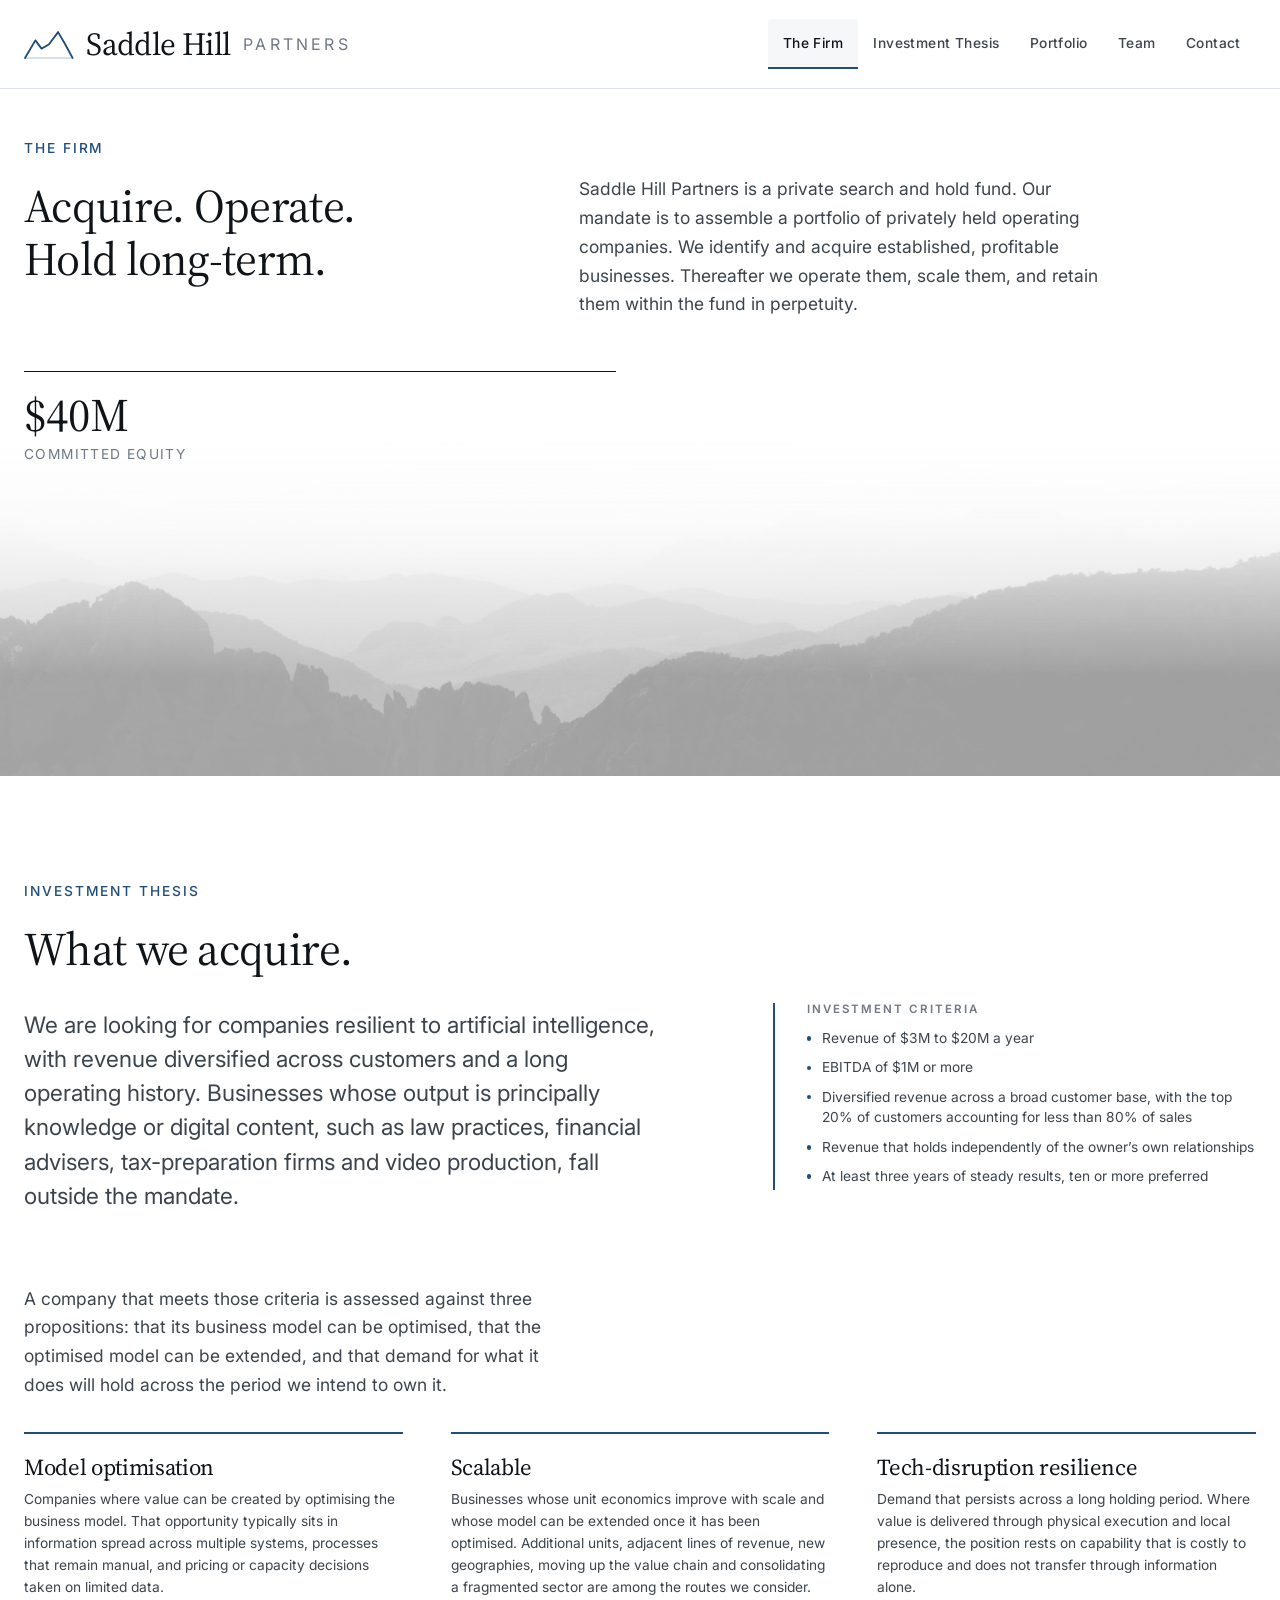
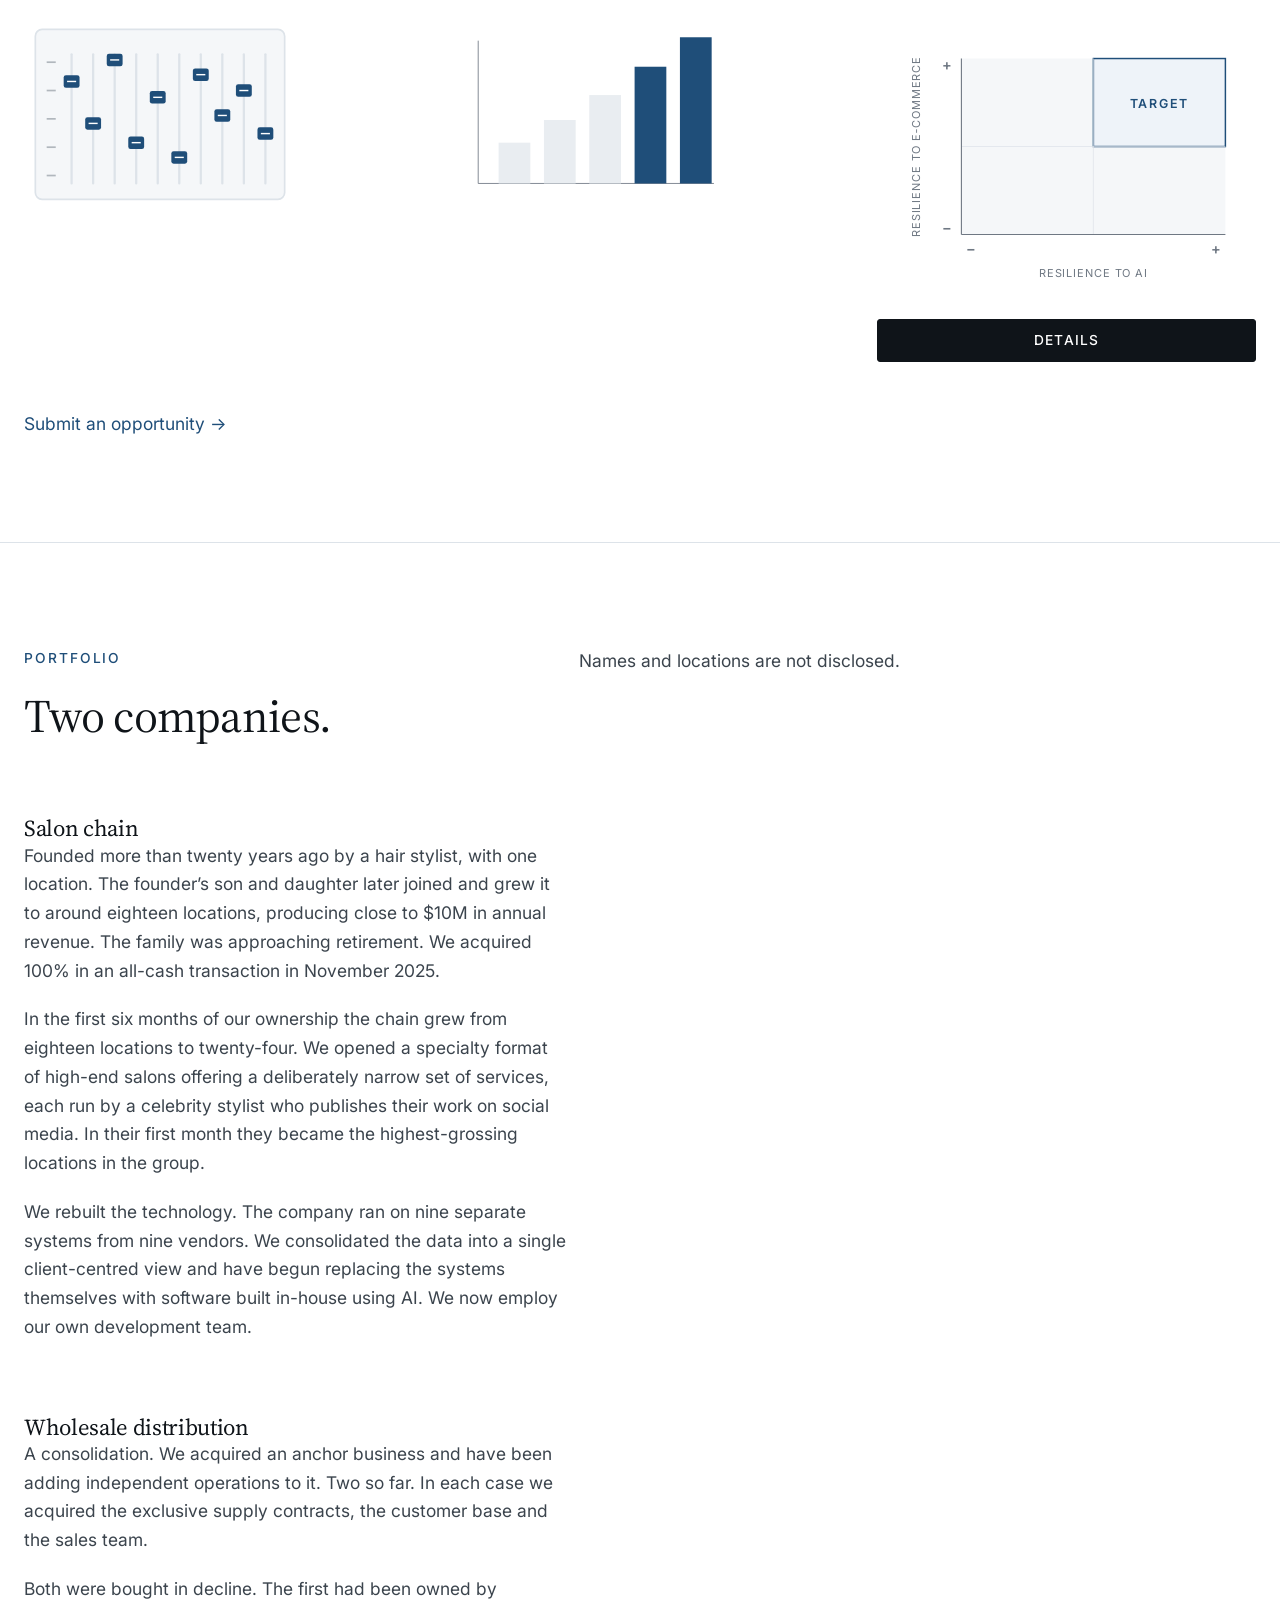
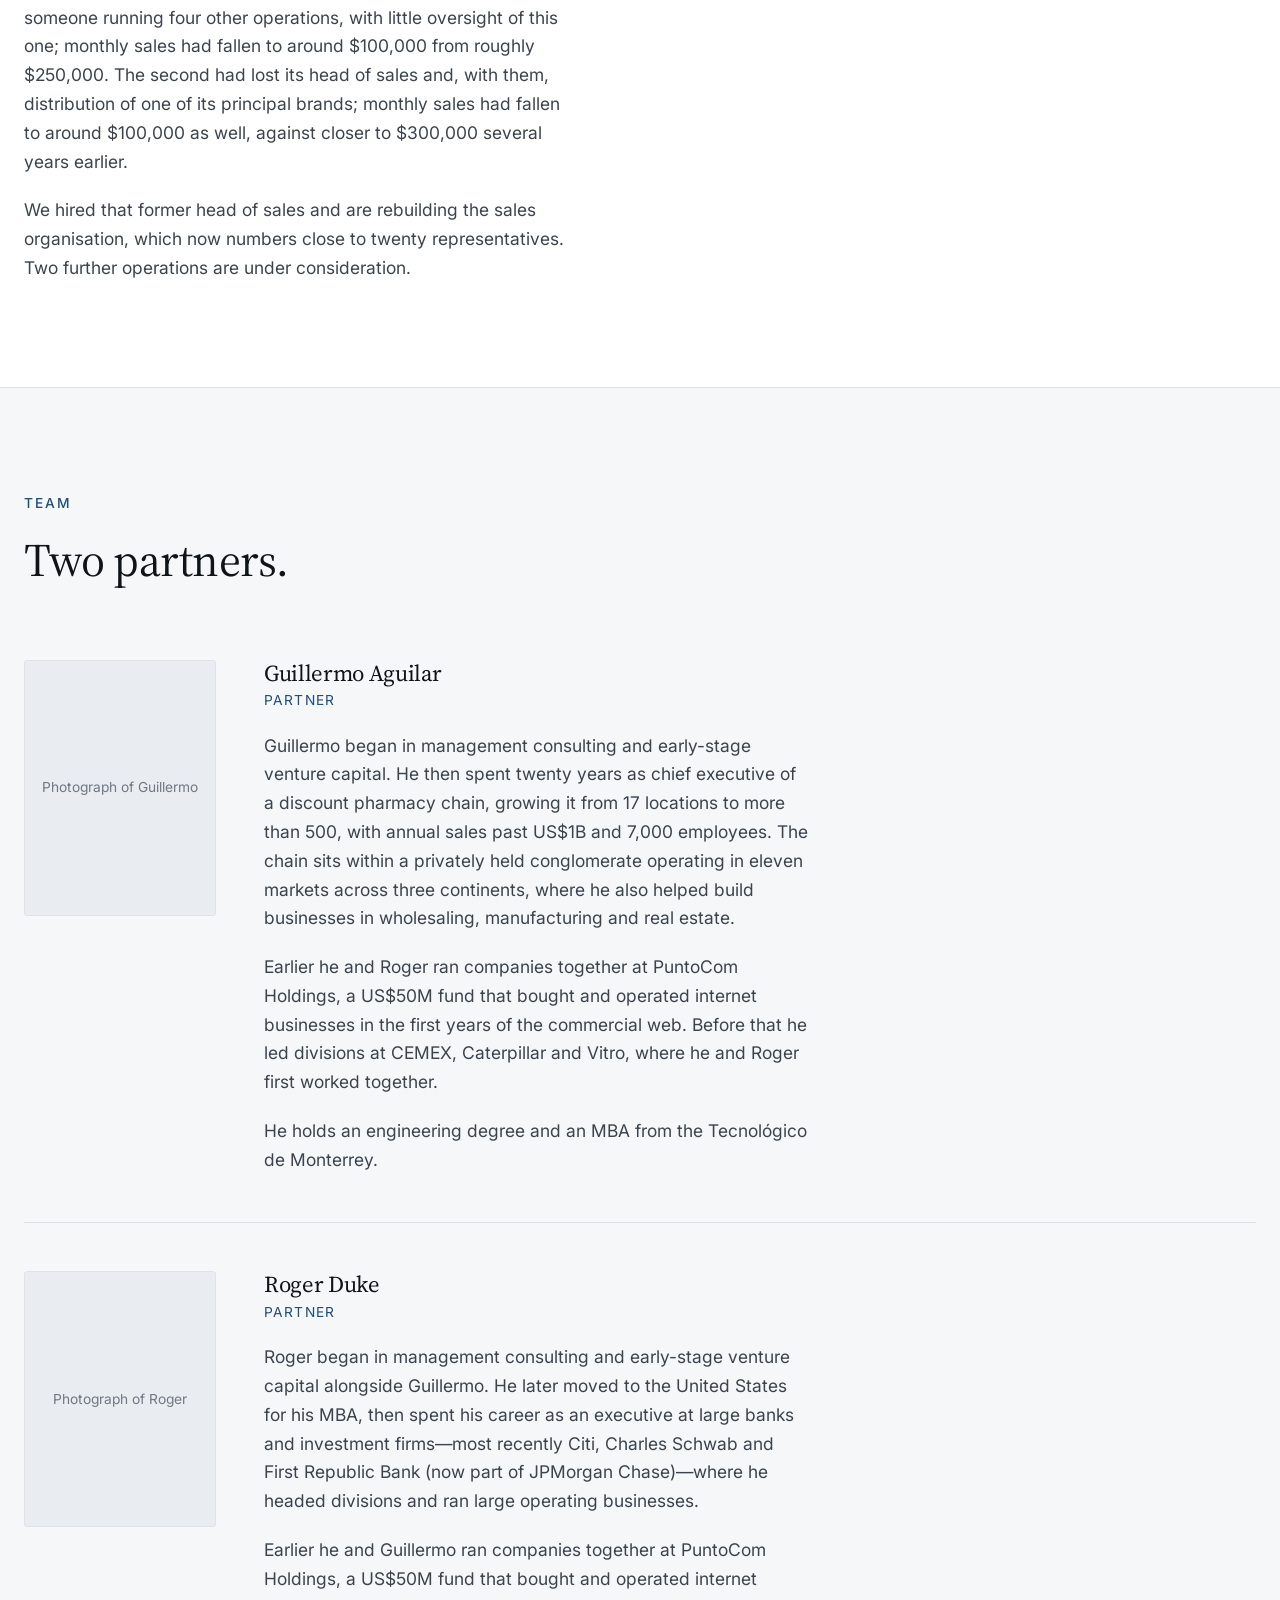
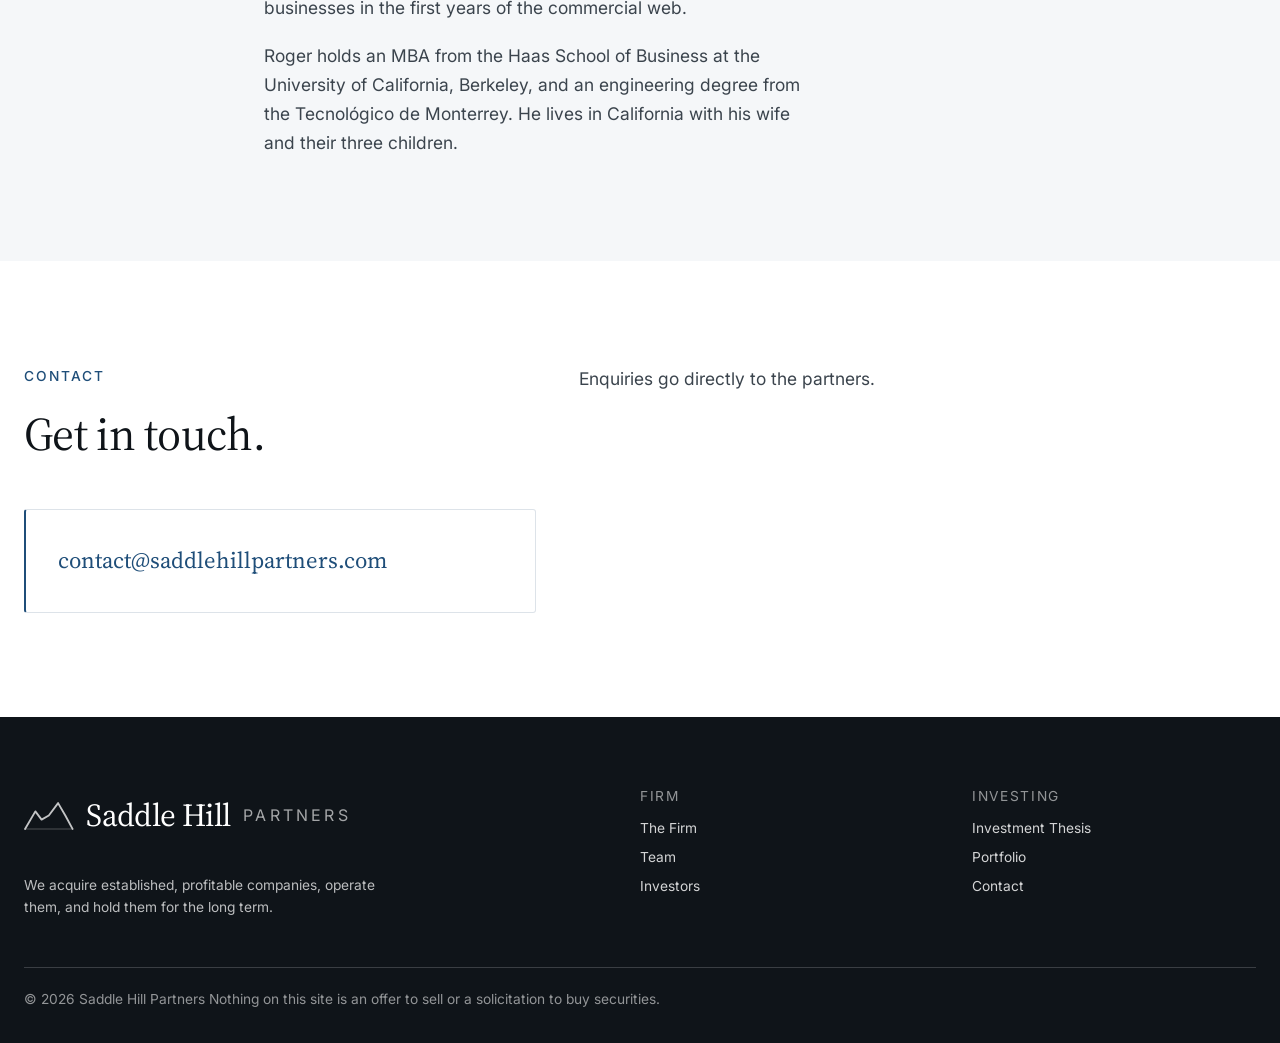
==== commit baa12378: "Remove the FAQ page and the investors debt figure. The questions page is gone, including navigation " ====
--- a/index.html
+++ b/index.html
@@ -49,7 +49,6 @@
             <li><a href="index.html#team">Team</a></li>
             <li><a href="index.html#contact">Contact</a></li>
             <li><a href="investors.html">Investors</a></li>
-            <li><a href="faq.html">Questions</a></li>
       </ul>
     </nav>
   </header>
@@ -463,7 +462,6 @@
             <ul>
               <li><a href="index.html#thesis">Investment Thesis</a></li>
               <li><a href="index.html#portfolio">Portfolio</a></li>
-              <li><a href="faq.html">Questions</a></li>
               <li><a href="index.html#contact">Contact</a></li>
             </ul>
           </div>
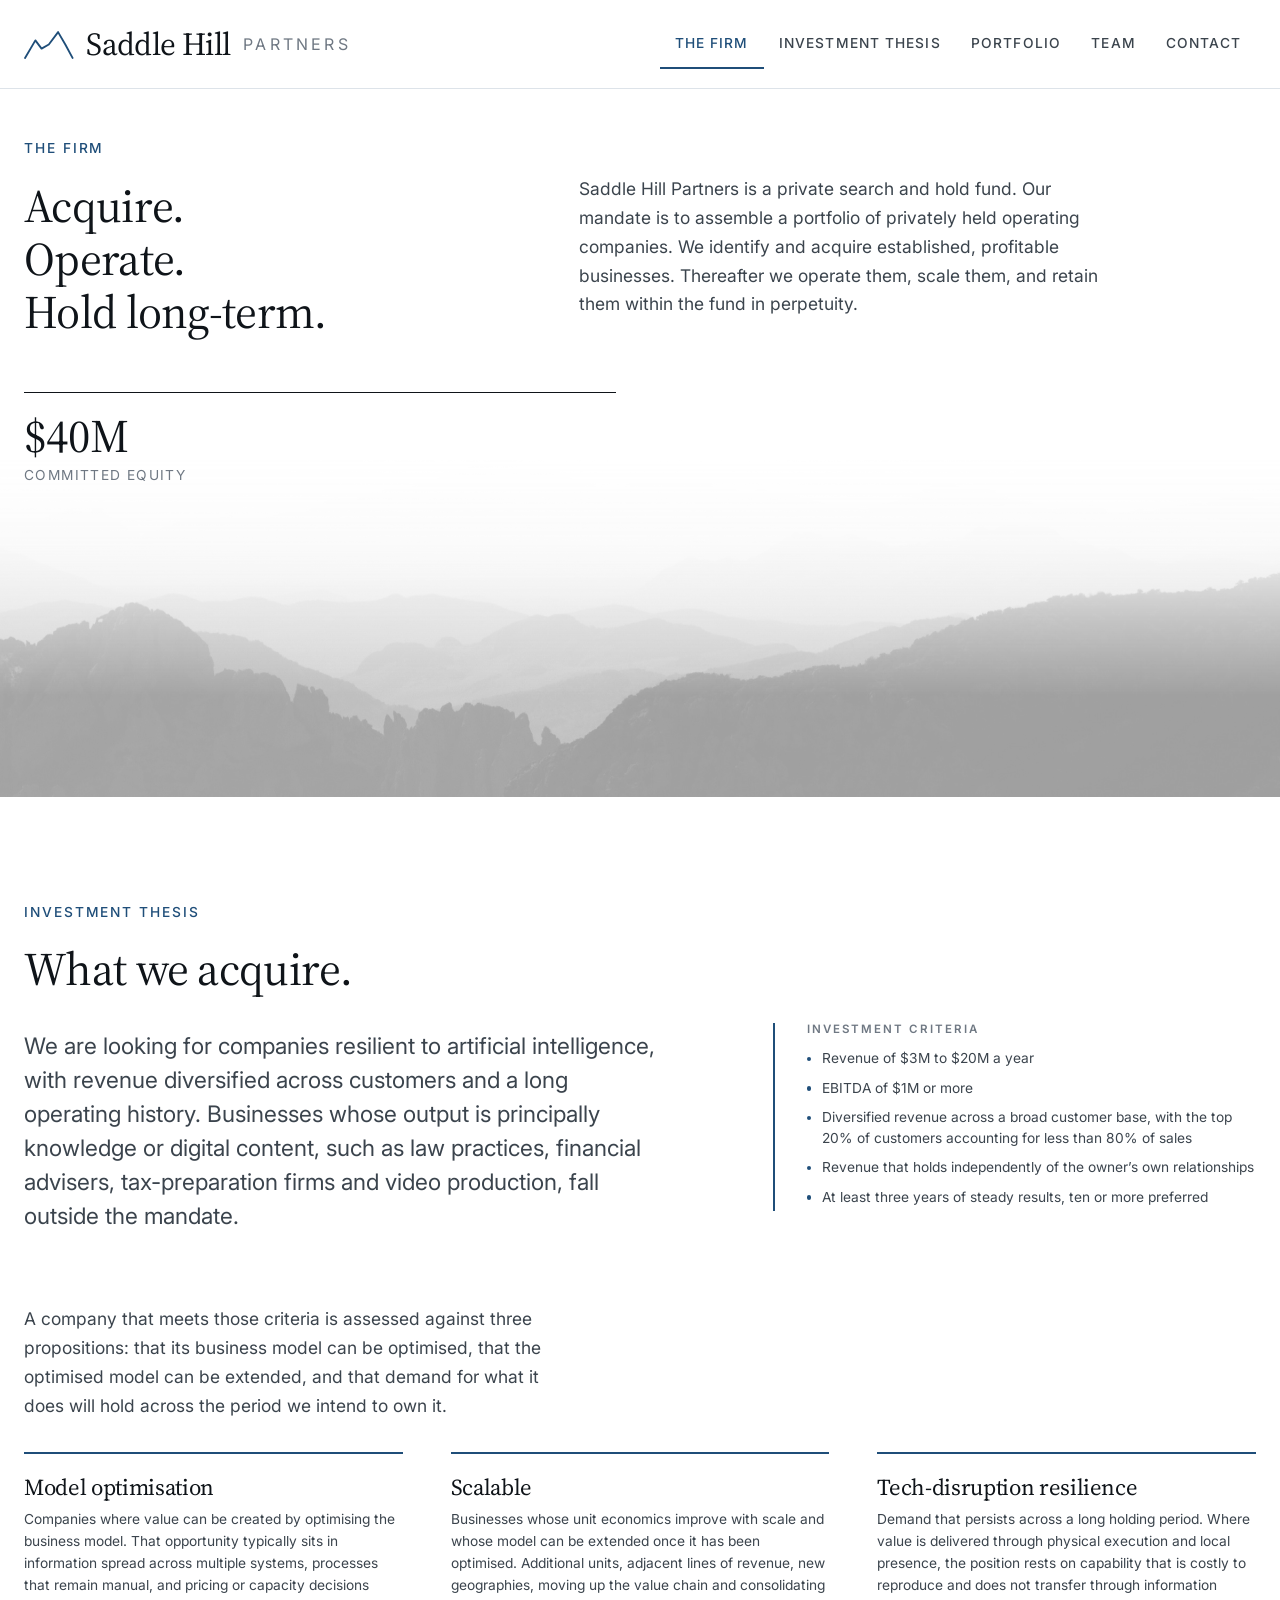
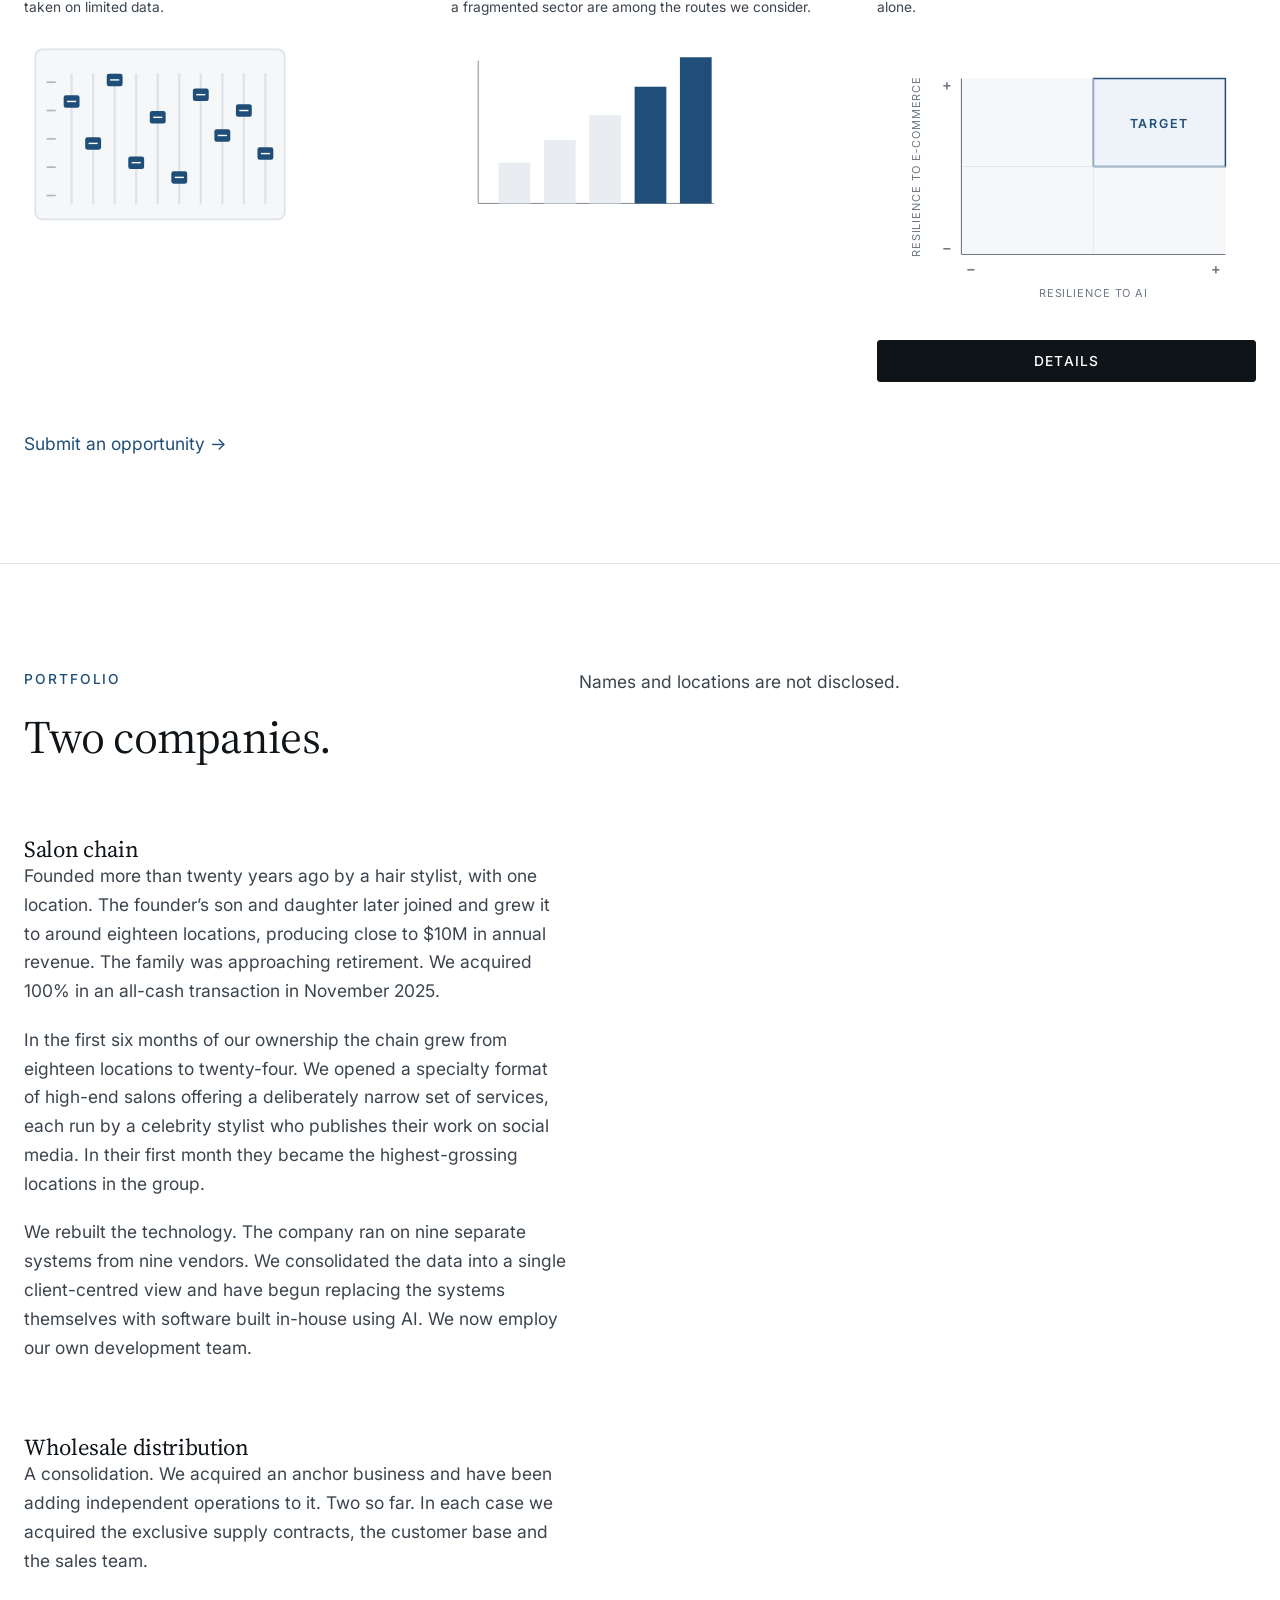
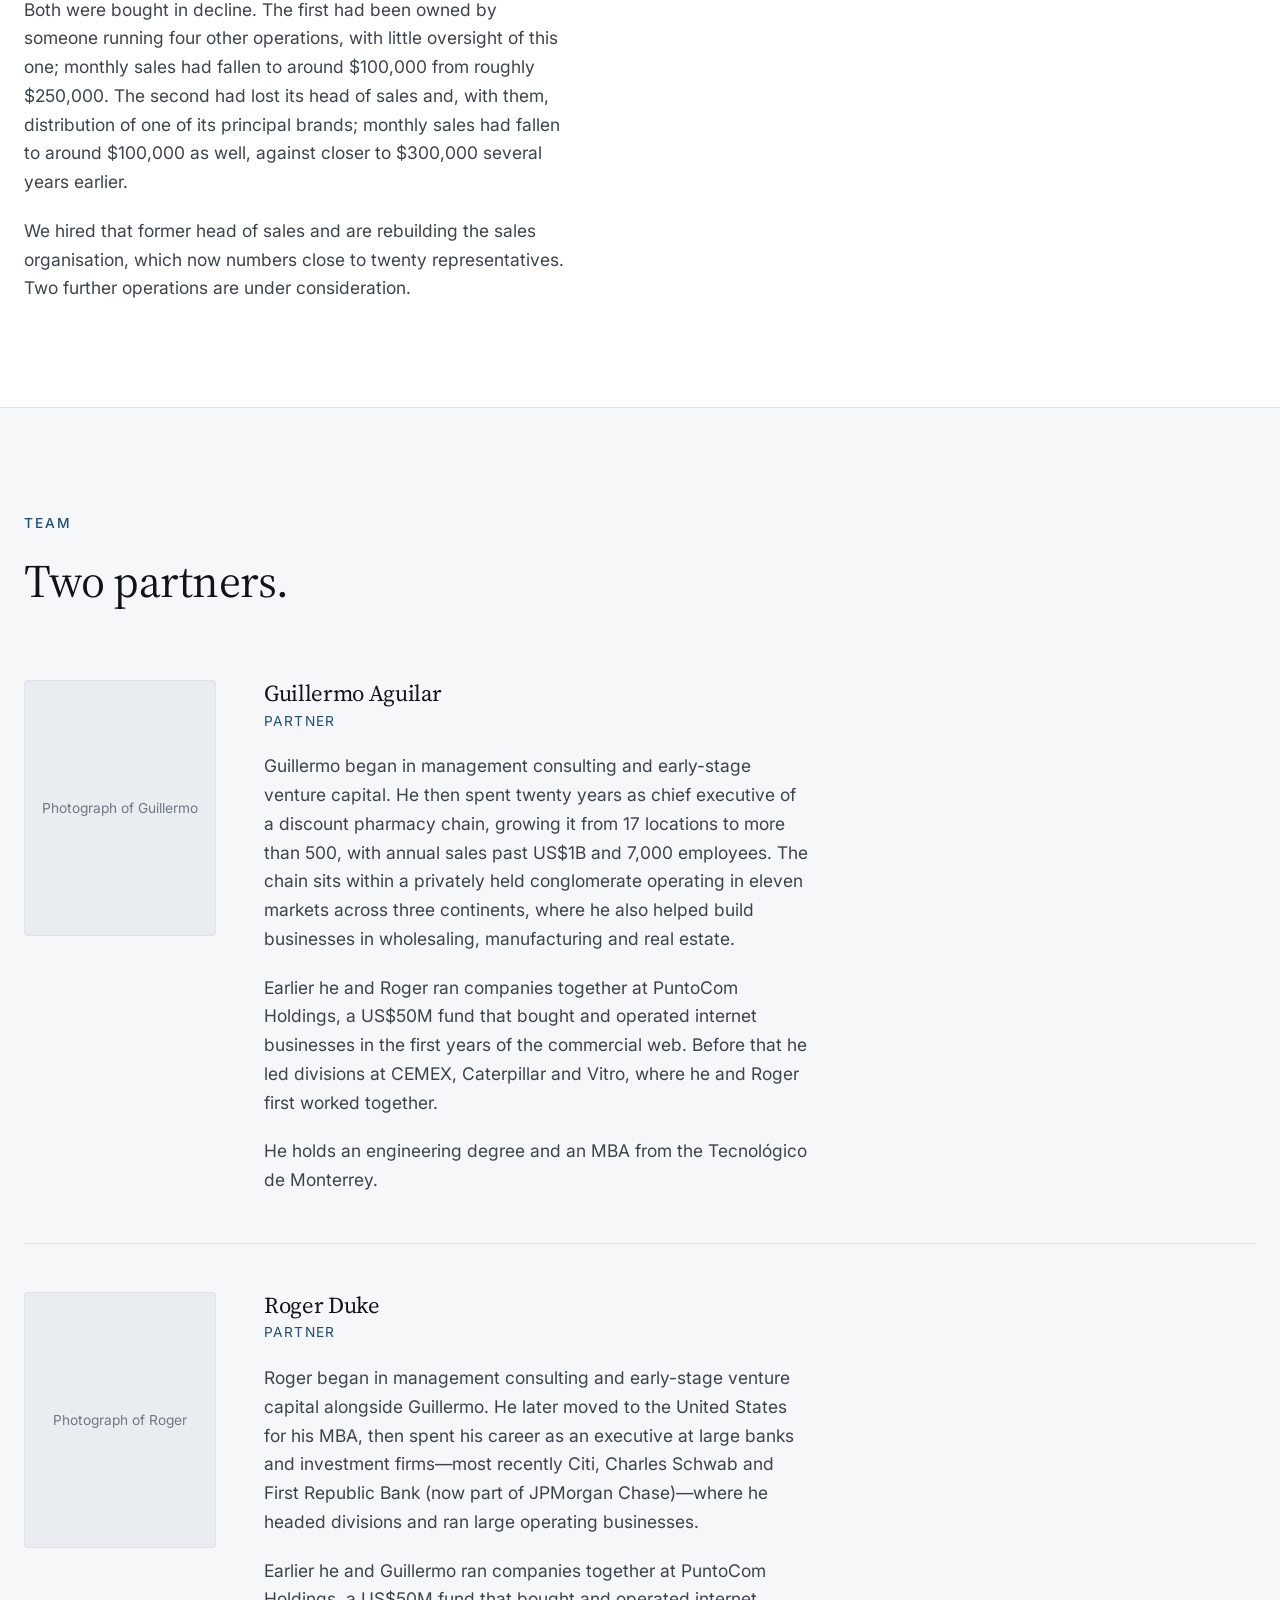
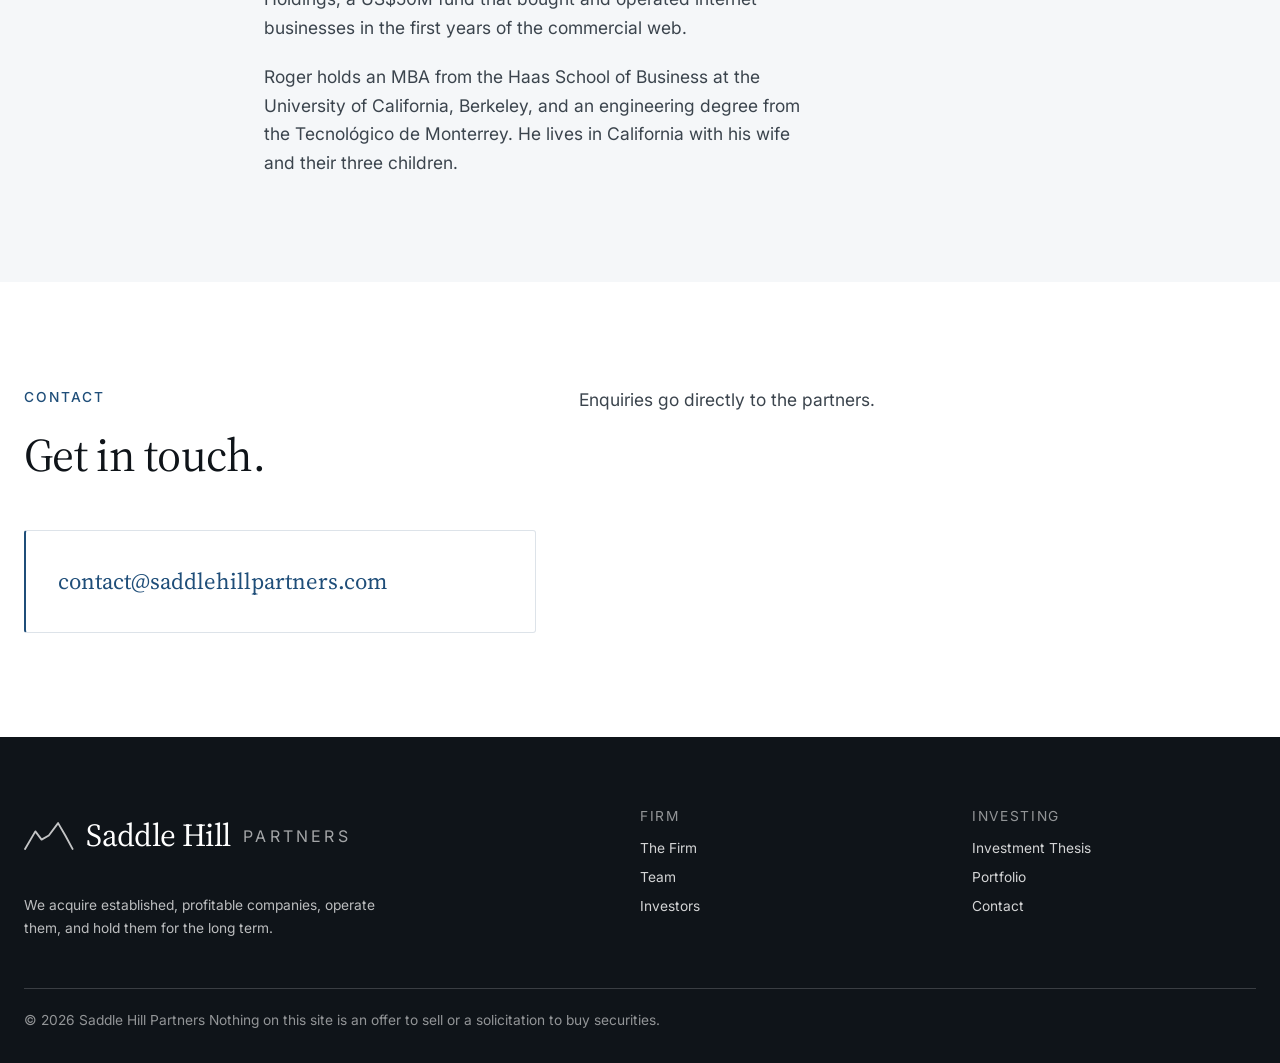
==== commit 98de599f: "Apply the five approved UX visual fixes. Stack the hero as Acquire / Operate / Hold long-term, set n" ====
--- a/index.html
+++ b/index.html
@@ -16,7 +16,7 @@
   <meta property="og:url" content="https://saddlehillpartners.com/">
   <meta name="twitter:card" content="summary">
   <link rel="icon" href="assets/img/mark.svg" type="image/svg+xml">
-  <link rel="stylesheet" href="assets/css/style.css?v=46aae631">
+  <link rel="stylesheet" href="assets/css/style.css?v=3e15ea42">
 </head>
 <body>
   <a class="skip" href="#main">Skip to content</a>
@@ -24,7 +24,7 @@
   <header class="site-header">
     <div class="wrap site-header__inner">
       <a class="brand" href="index.html">
-        <svg class="brand__logo" viewBox="0 0 48 30" fill="none" aria-hidden="true"><path d="M1 28 L11 11 L17 19 L24 15 L33 3 L40 15 L47 28" stroke="currentColor" stroke-width="1.8" stroke-linejoin="round" stroke-linecap="round"/><path d="M1 28 H47" stroke="currentColor" stroke-width="1" opacity=".35"/></svg>
+        <svg class="brand__logo" viewBox="0 0 48 30" fill="none" aria-hidden="true"><path d="M1 28 L11 11 L17 19 L24 15 L33 3 L40 15 L47 28" stroke="currentColor" stroke-width="1.8" stroke-linejoin="round" stroke-linecap="round"/></svg>
         <span class="brand__mark">Saddle Hill</span>
         <span class="brand__sub">Partners</span>
       </a>
@@ -38,7 +38,9 @@
         </ul>
       </nav>
       <button class="nav-toggle" type="button" aria-expanded="false" aria-controls="mobile-nav" aria-label="Menu">
-        
+        <span></span>
+        <span></span>
+        <span></span>
       </button>
     </div>
     <nav class="mobile-nav wrap" id="mobile-nav" data-open="false" aria-label="Main, mobile">
@@ -59,7 +61,7 @@
         <div class="grid grid--split">
           <div>
             <p class="eyebrow">The firm</p>
-            <h1 class="h-lead">Acquire. Operate. Hold long-term.</h1>
+            <h1 class="h-lead">Acquire.<br>Operate.<br>Hold long-term.</h1>
           </div>
           <div class="stack stack--aligned">
             <p>
@@ -440,7 +442,7 @@
         <div class="site-footer__grid">
           <div>
             <a class="brand" href="index.html">
-              <svg class="brand__logo" viewBox="0 0 48 30" fill="none" aria-hidden="true"><path d="M1 28 L11 11 L17 19 L24 15 L33 3 L40 15 L47 28" stroke="currentColor" stroke-width="1.8" stroke-linejoin="round" stroke-linecap="round"/><path d="M1 28 H47" stroke="currentColor" stroke-width="1" opacity=".35"/></svg>
+              <svg class="brand__logo" viewBox="0 0 48 30" fill="none" aria-hidden="true"><path d="M1 28 L11 11 L17 19 L24 15 L33 3 L40 15 L47 28" stroke="currentColor" stroke-width="1.8" stroke-linejoin="round" stroke-linecap="round"/></svg>
               <span class="brand__mark">Saddle Hill</span>
               <span class="brand__sub">Partners</span>
             </a>
--- a/assets/css/style.css
+++ b/assets/css/style.css
@@ -143,7 +143,7 @@
 .brand:hover { color: var(--ink); }
 
 .nav { display: block; }
-@media (max-width: 44rem) { .nav { display: none; } }
+@media (max-width: 52rem) { .nav { display: none; } }
 
 .nav__list { display: flex; align-items: center; gap: 0; list-style: none; flex-wrap: wrap; }
 .nav__item { position: relative; }
@@ -152,7 +152,8 @@
   display: inline-block;
   padding: .8rem .95rem;
   font-size: var(--t--1); font-weight: 500;
-  letter-spacing: .03em;
+  letter-spacing: .08em;
+  text-transform: uppercase;
   color: var(--ink-2);
   border-bottom: 2px solid transparent;
   transition: color .18s var(--ease), border-color .18s var(--ease);
@@ -174,18 +175,18 @@
 .nav-toggle[aria-expanded="true"] span:nth-child(1) { transform: translateY(7px) rotate(45deg); }
 .nav-toggle[aria-expanded="true"] span:nth-child(2) { opacity: 0; }
 .nav-toggle[aria-expanded="true"] span:nth-child(3) { transform: translateY(-7px) rotate(-45deg); }
-@media (min-width: 44.01rem) { .nav-toggle { display: none; } }
+@media (min-width: 52.01rem) { .nav-toggle { display: none; } }
 
 .mobile-nav {
   display: none; border-top: 1px solid var(--line);
   padding-block: var(--s3); background: var(--paper);
 }
 .mobile-nav[data-open="true"] { display: block; }
-@media (min-width: 44.01rem) { .mobile-nav { display: none !important; } }
+@media (min-width: 52.01rem) { .mobile-nav { display: none !important; } }
 .mobile-nav ul { list-style: none; }
 .mobile-nav > ul > li { border-bottom: 1px solid var(--line); }
 .mobile-nav > ul > li:last-child { border-bottom: 0; }
-.mobile-nav a { display: block; padding: .7rem .2rem; color: var(--ink); }
+.mobile-nav a { display: block; padding: .7rem .2rem; color: var(--ink); letter-spacing: .08em; text-transform: uppercase; }
 .mobile-nav ul ul a { padding-left: var(--s3); color: var(--ink-2); font-size: var(--t--1); }
 
 /* ---------- 6. HERO ------------------------------------------------------ */
@@ -585,10 +586,10 @@
 
 /* --- The tab for the section being read. --- */
 .nav__link[aria-current="true"] {
-  color: var(--ink);
-  background: var(--paper-2);
+  color: var(--accent);
+  background: transparent;
   border-bottom-color: var(--accent);
-  border-radius: var(--radius) var(--radius) 0 0;
+  border-radius: 0;
 }
 .mobile-nav a[aria-current="true"] { color: var(--accent); font-weight: 600; }
 
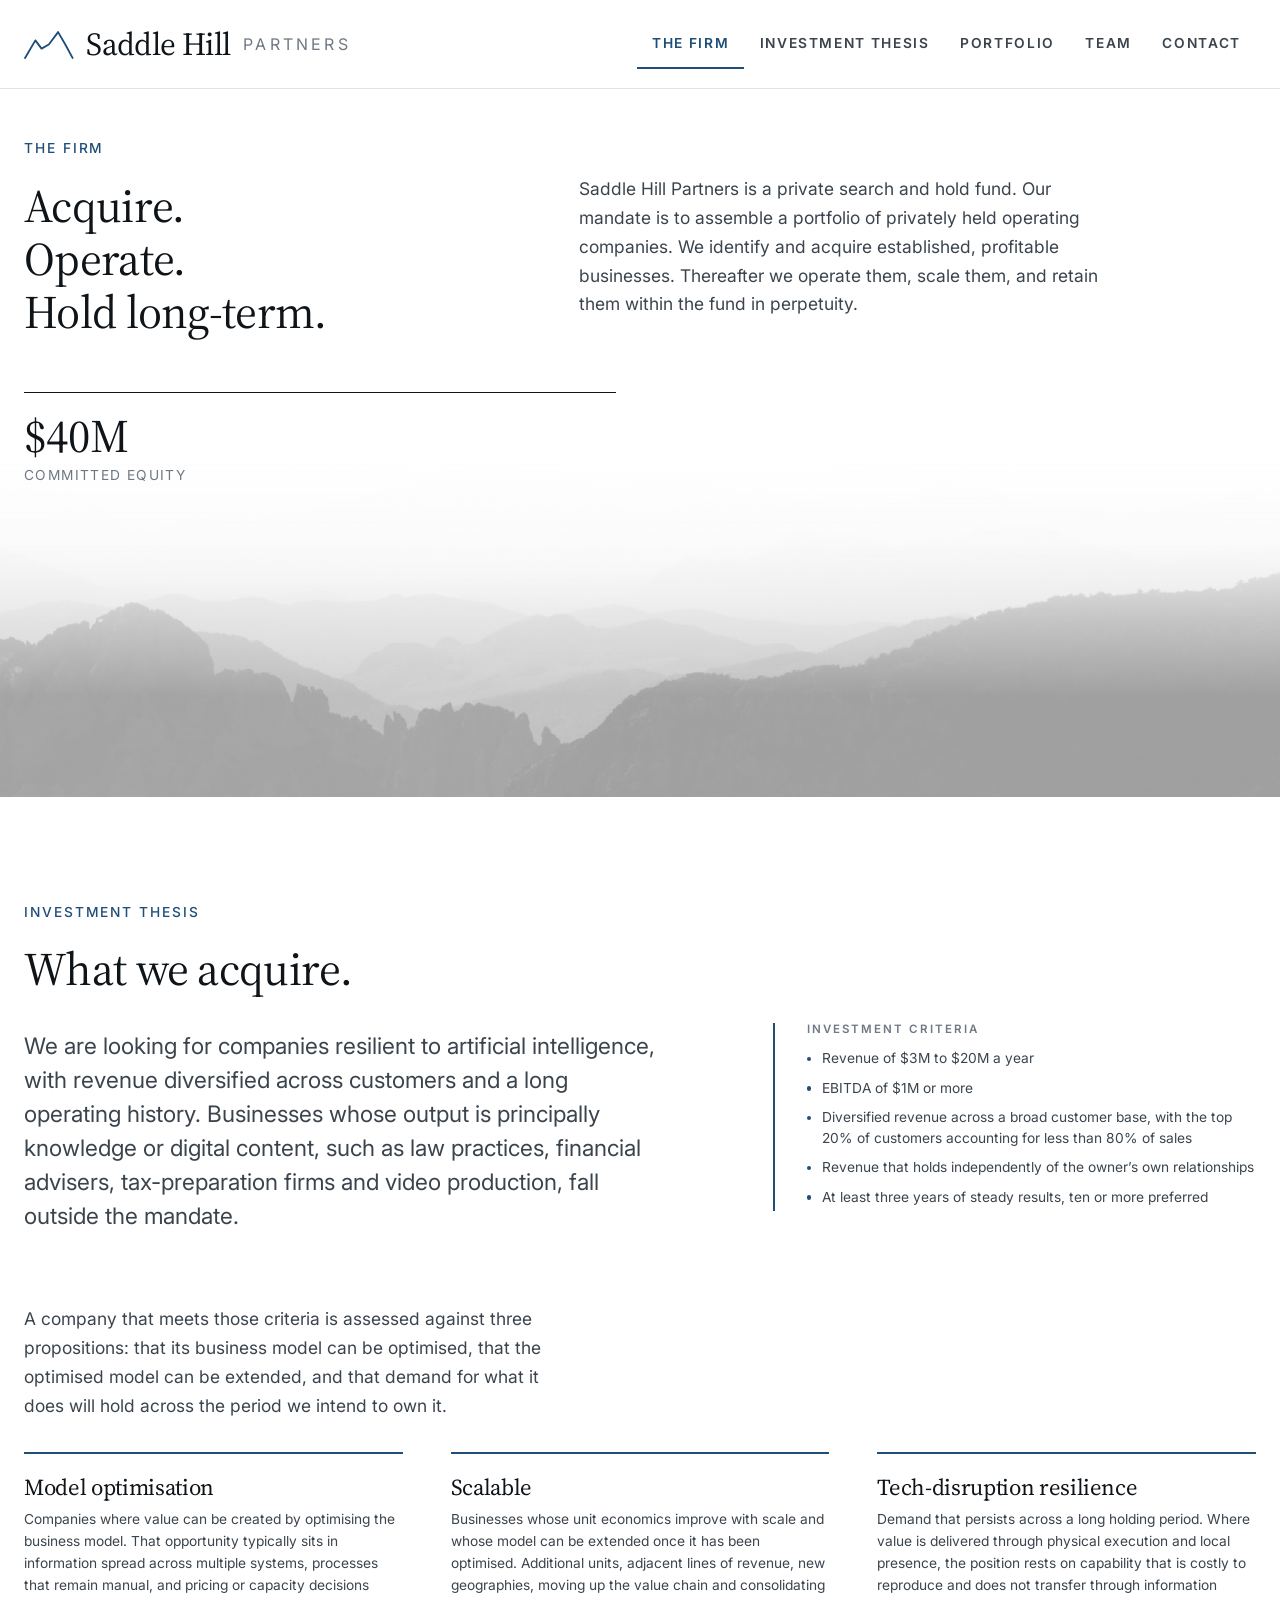
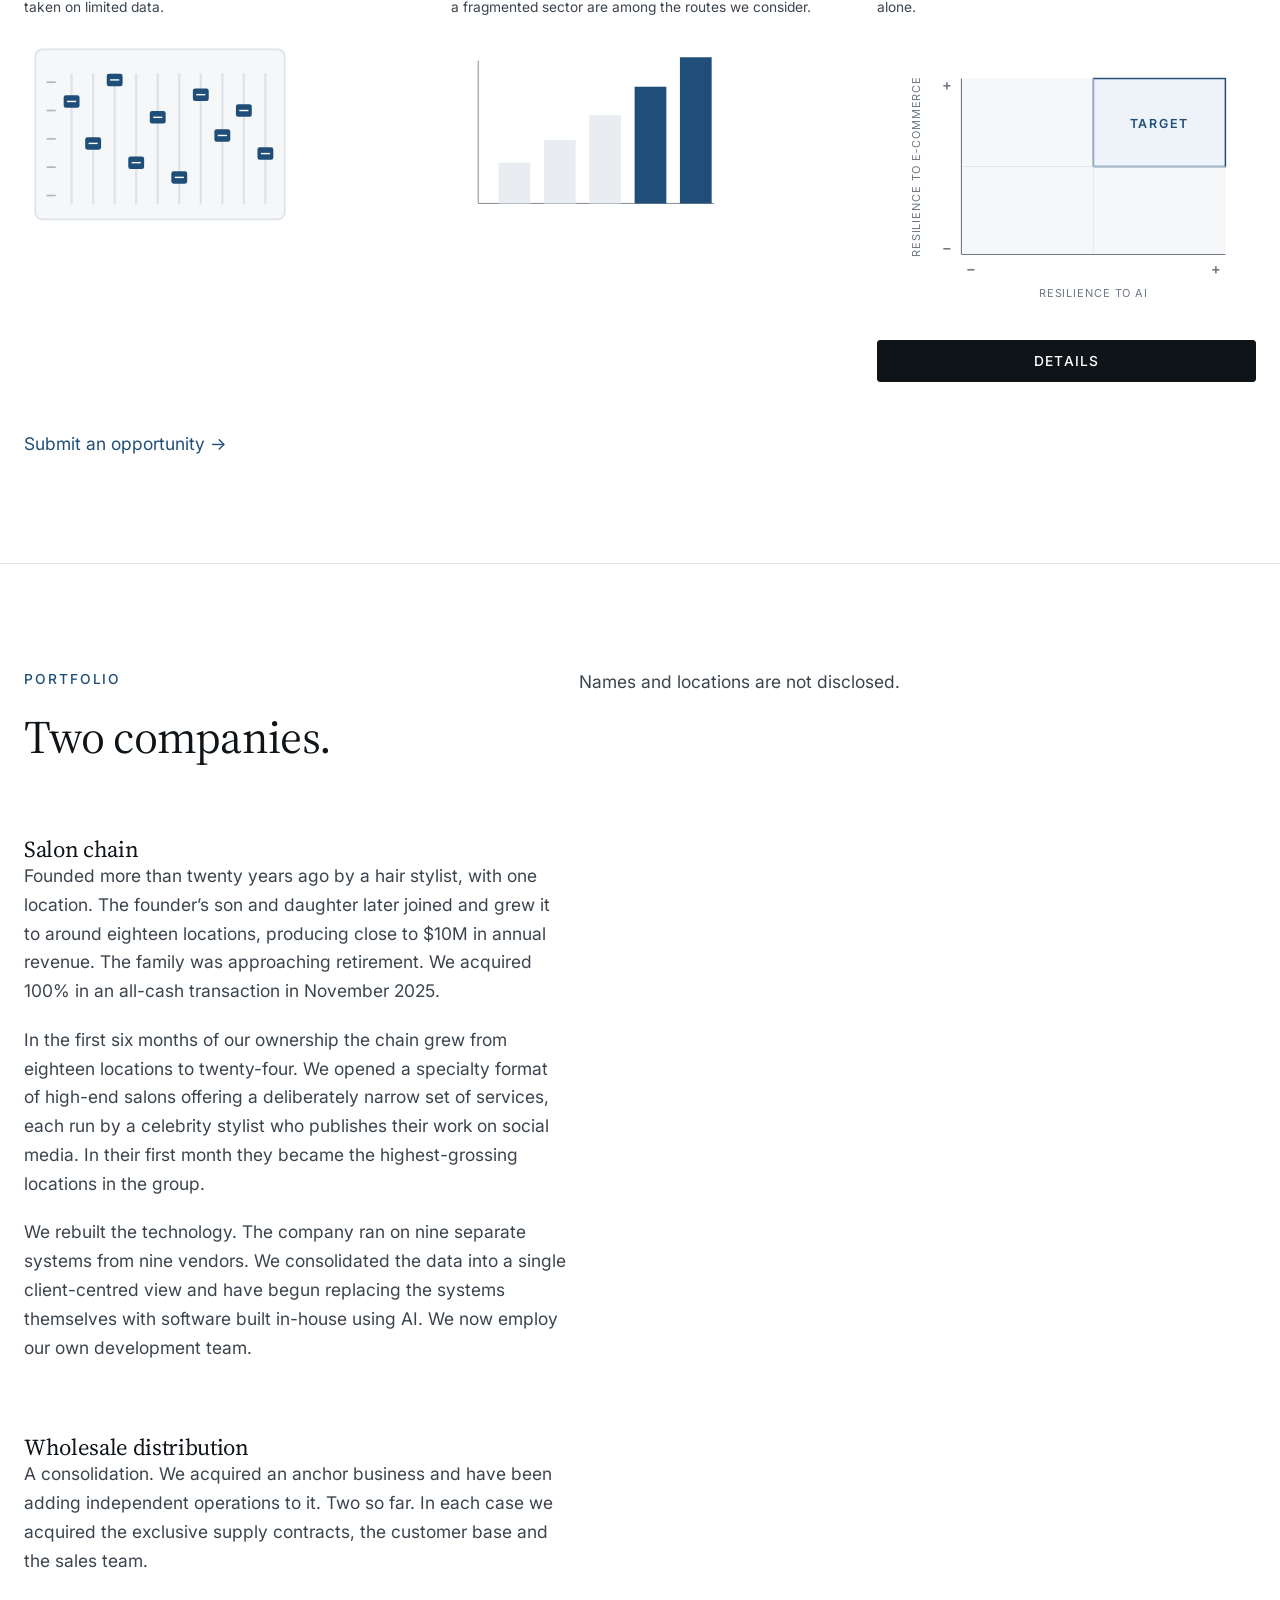
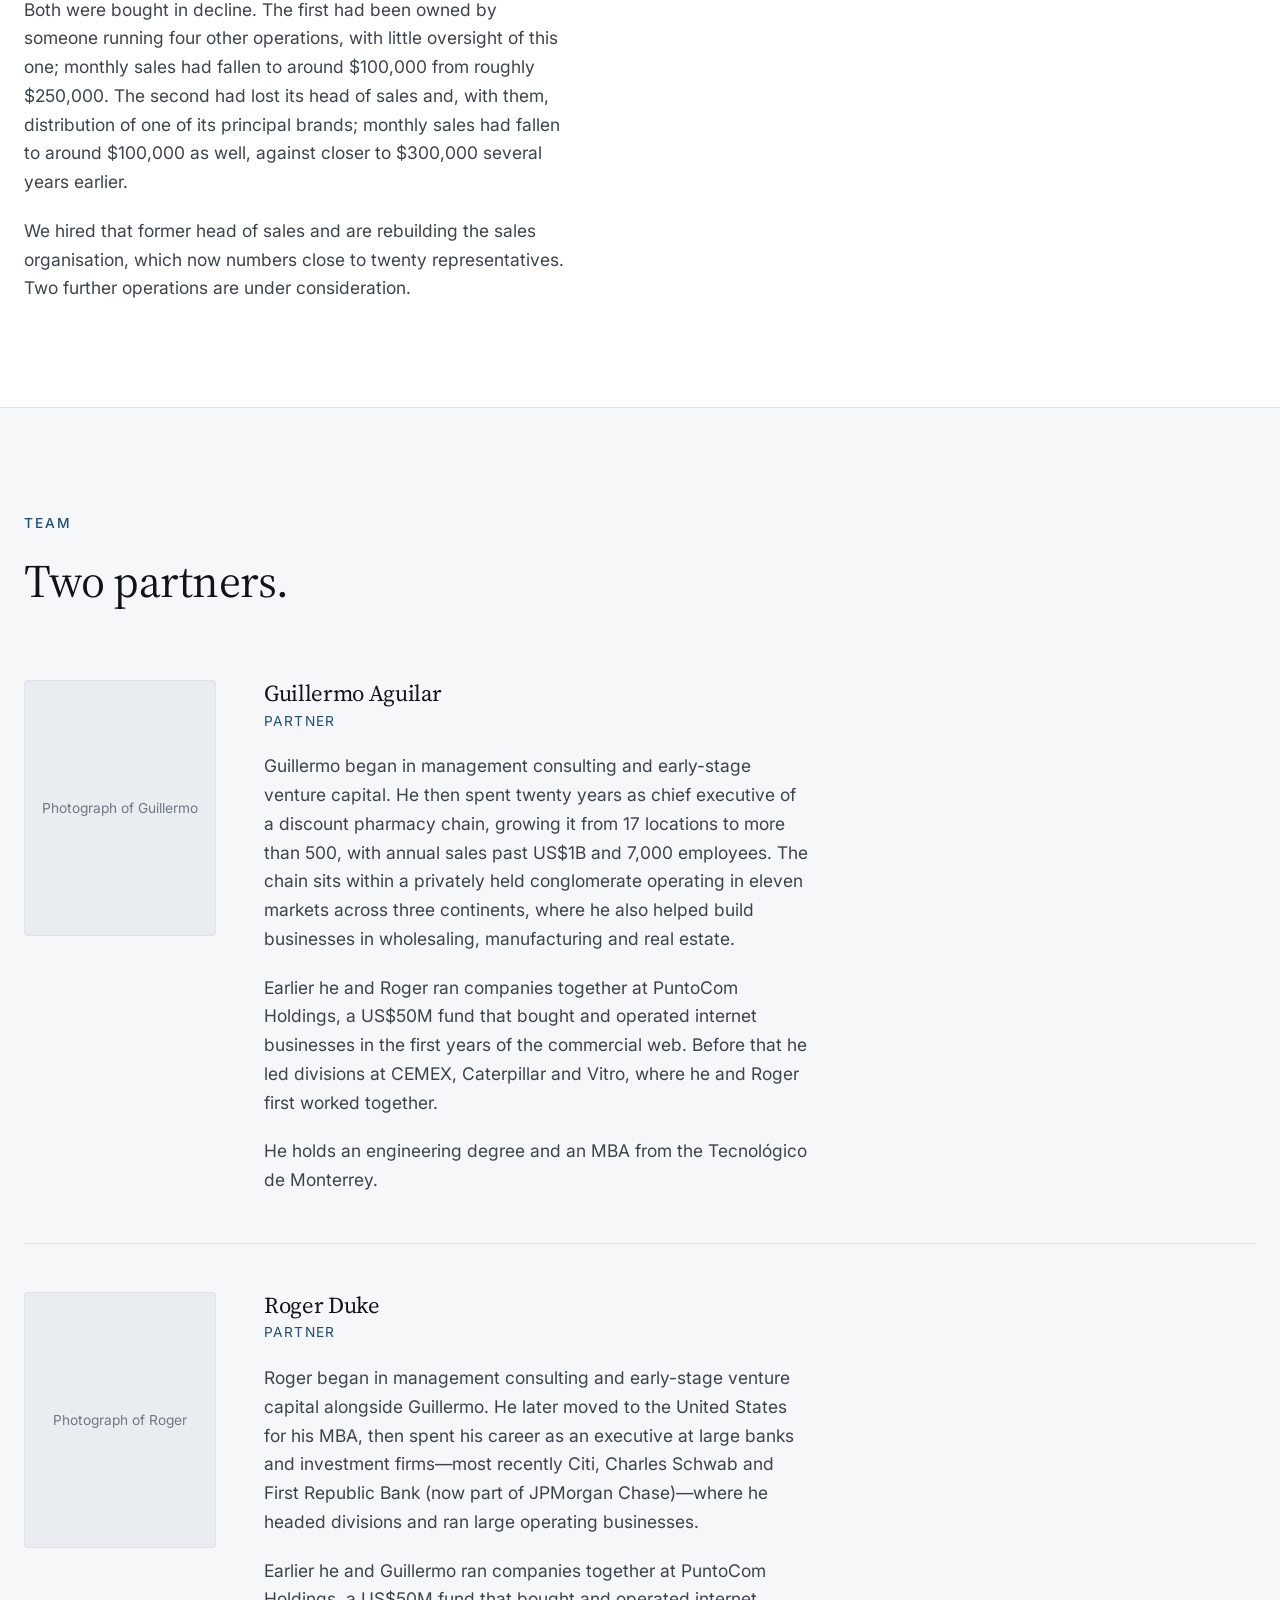
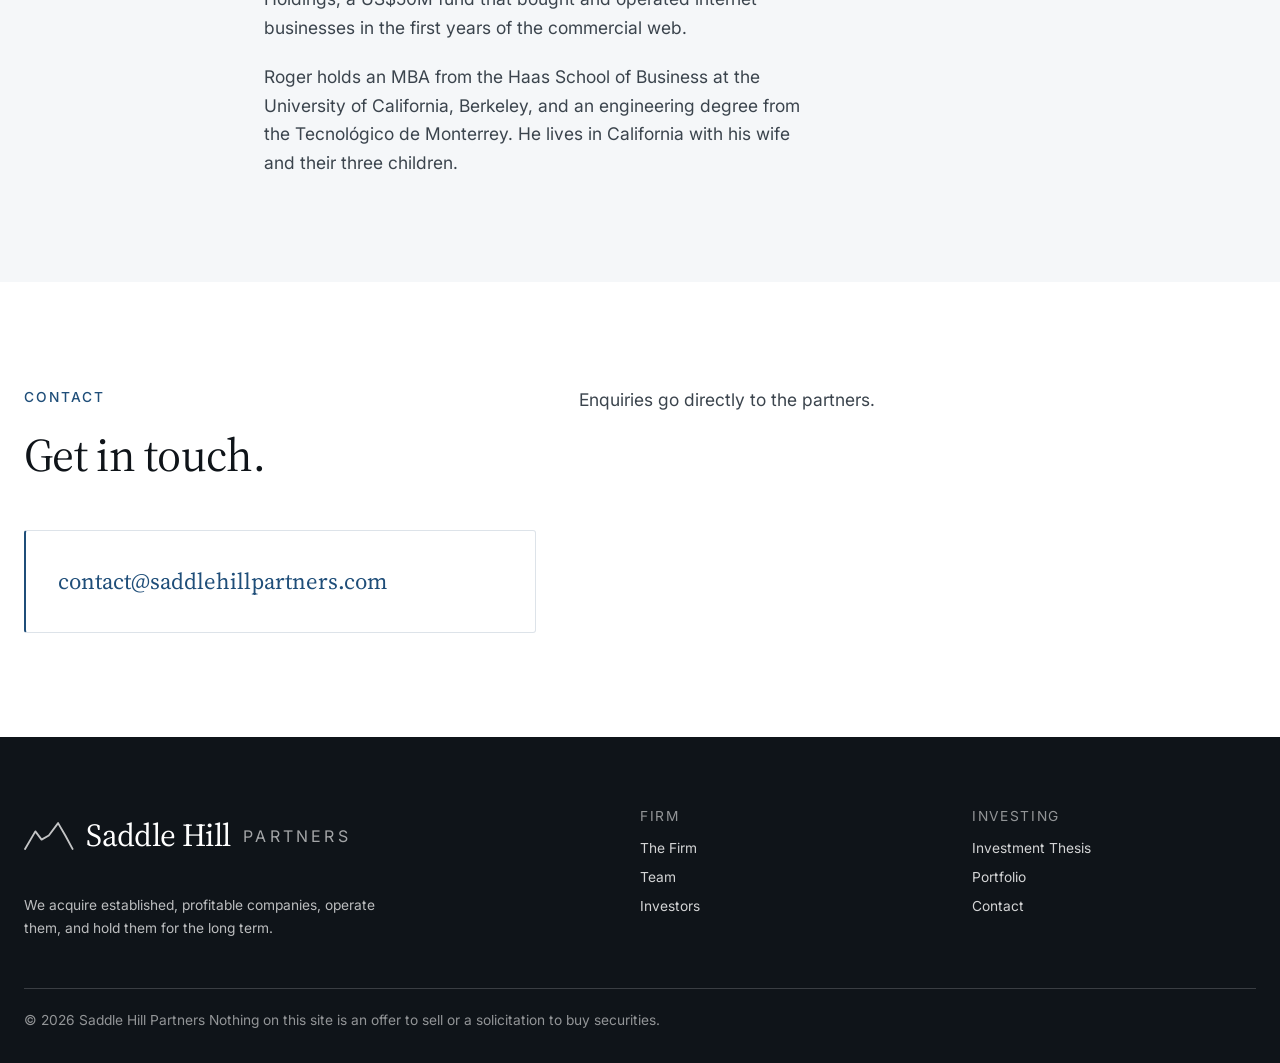
==== commit 287d5e3a: "Match the working site's hero lock and current-tab state. Stack the hero as three h-lead__line spans" ====
--- a/index.html
+++ b/index.html
@@ -16,7 +16,7 @@
   <meta property="og:url" content="https://saddlehillpartners.com/">
   <meta name="twitter:card" content="summary">
   <link rel="icon" href="assets/img/mark.svg" type="image/svg+xml">
-  <link rel="stylesheet" href="assets/css/style.css?v=3e15ea42">
+  <link rel="stylesheet" href="assets/css/style.css?v=fa16be51">
 </head>
 <body>
   <a class="skip" href="#main">Skip to content</a>
@@ -61,7 +61,7 @@
         <div class="grid grid--split">
           <div>
             <p class="eyebrow">The firm</p>
-            <h1 class="h-lead">Acquire.<br>Operate.<br>Hold long-term.</h1>
+            <h1 class="h-lead"><span class="h-lead__line">Acquire.</span><span class="h-lead__line">Operate.</span><span class="h-lead__line">Hold long-term.</span></h1>
           </div>
           <div class="stack stack--aligned">
             <p>
@@ -475,6 +475,6 @@
       </div>
     </footer>
 
-  <script src="assets/js/nav.js?v=99f2514d"></script>
+  <script src="assets/js/nav.js?v=b4d9e60d"></script>
 </body>
 </html>
--- a/assets/css/style.css
+++ b/assets/css/style.css
@@ -151,8 +151,8 @@
 .nav__link {
   display: inline-block;
   padding: .8rem .95rem;
-  font-size: var(--t--1); font-weight: 500;
-  letter-spacing: .08em;
+  font-size: var(--t--1); font-weight: 600;
+  letter-spacing: .12em;
   text-transform: uppercase;
   color: var(--ink-2);
   border-bottom: 2px solid transparent;
@@ -186,7 +186,7 @@
 .mobile-nav ul { list-style: none; }
 .mobile-nav > ul > li { border-bottom: 1px solid var(--line); }
 .mobile-nav > ul > li:last-child { border-bottom: 0; }
-.mobile-nav a { display: block; padding: .7rem .2rem; color: var(--ink); letter-spacing: .08em; text-transform: uppercase; }
+.mobile-nav a { display: block; padding: .7rem .2rem; color: var(--ink); font-weight: 600; letter-spacing: .12em; text-transform: uppercase; }
 .mobile-nav ul ul a { padding-left: var(--s3); color: var(--ink-2); font-size: var(--t--1); }
 
 /* ---------- 6. HERO ------------------------------------------------------ */
@@ -543,8 +543,12 @@
   .brand__sub { font-size: .68rem; }
 }
 
-/* --- The opening statement is the h1; the firm name is the logo. --- */
+/* --- The opening statement is the h1; the firm name is the logo.
+       Three spans lock the line breaks. The 12ch measure is what keeps
+       Acquire / Operate / Hold long-term from reflowing with the window. --- */
 .h-lead { font-size: var(--t-3); }
+#firm .h-lead { max-width: 12ch; }
+.h-lead__line { display: block; white-space: nowrap; }
 
 /* --- Anchors must clear the sticky header when a tab is clicked. --- */
 .section--anchor { scroll-margin-top: 6.5rem; }
@@ -585,13 +589,13 @@
 .photo-band { margin-top: calc(var(--s5) * -1); }
 
 /* --- The tab for the section being read. --- */
-.nav__link[aria-current="true"] {
+.nav__link[aria-current="page"] {
   color: var(--accent);
   background: transparent;
   border-bottom-color: var(--accent);
   border-radius: 0;
 }
-.mobile-nav a[aria-current="true"] { color: var(--accent); font-weight: 600; }
+.mobile-nav a[aria-current="page"] { color: var(--accent); font-weight: 600; }
 
 /* ---------- 26. THE TOP, REWORKED ----------------------------------------
    Roger, 2026-09-17, five changes:
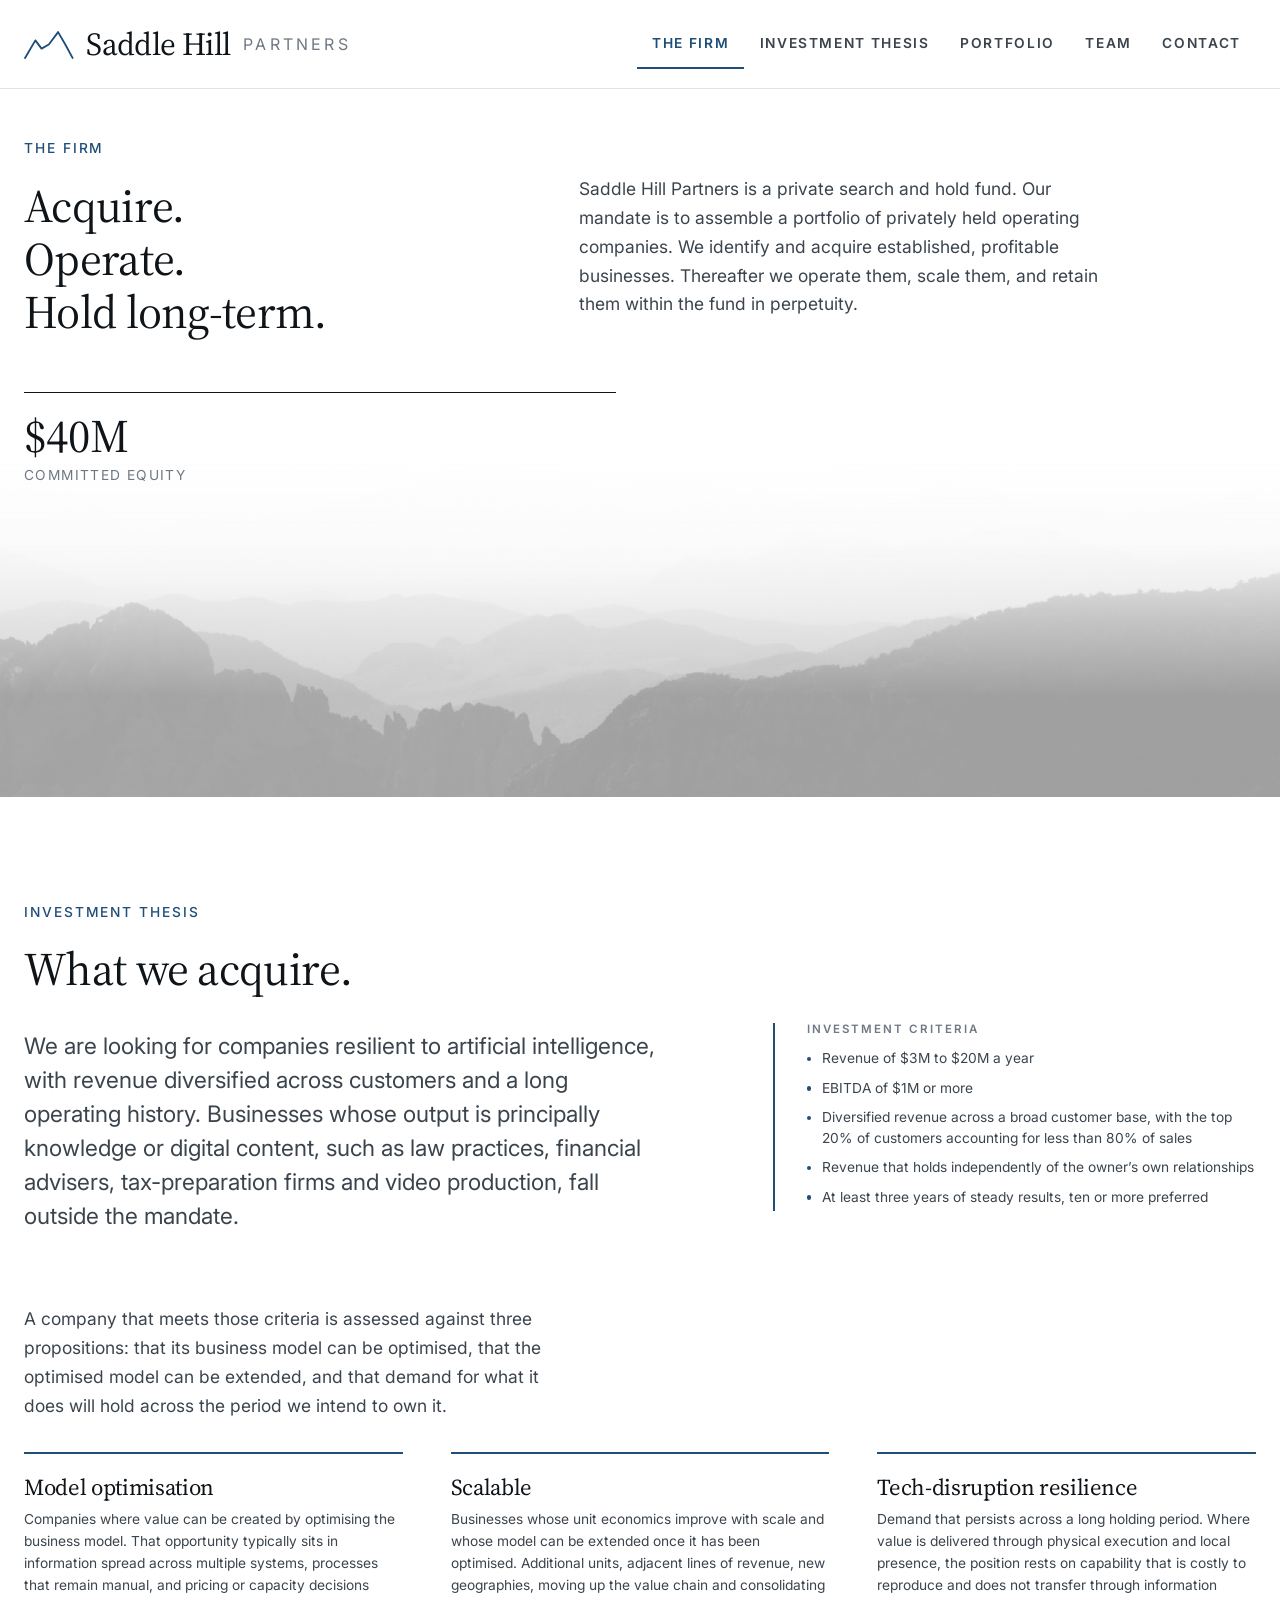
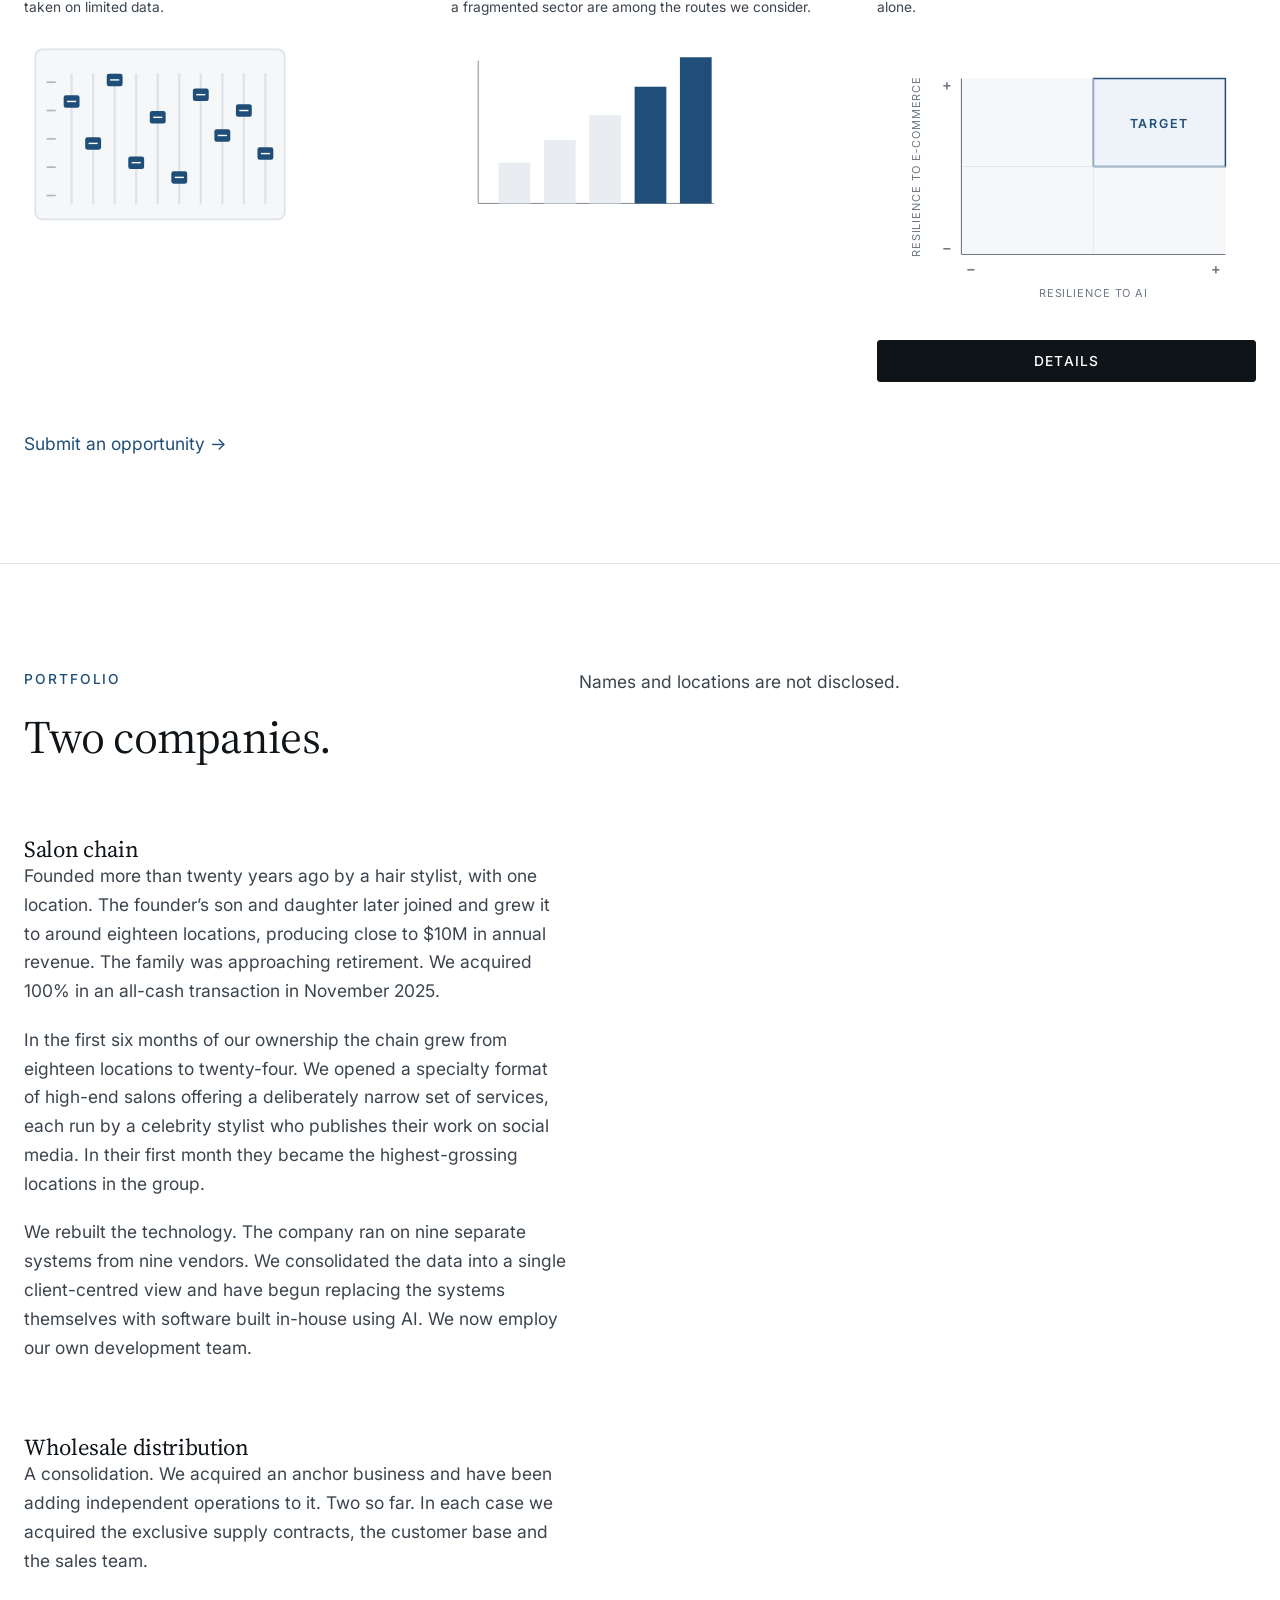
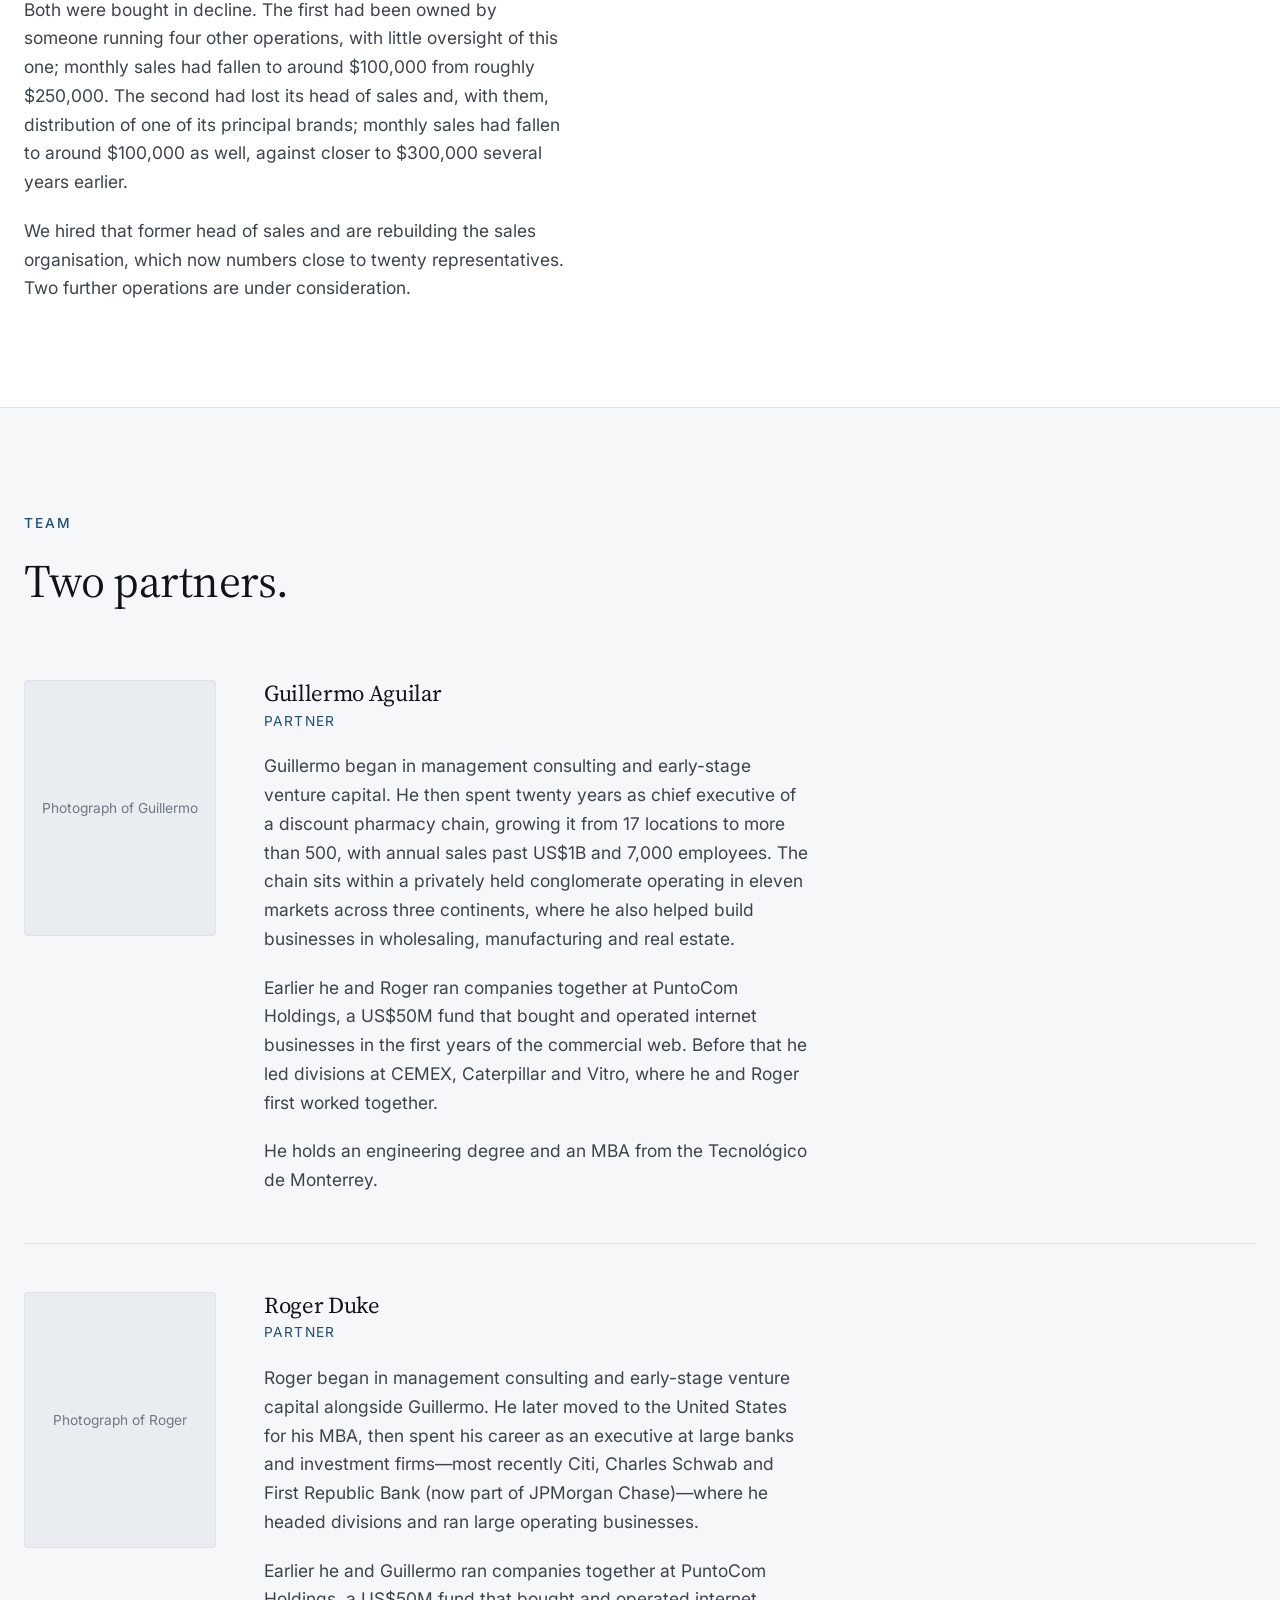
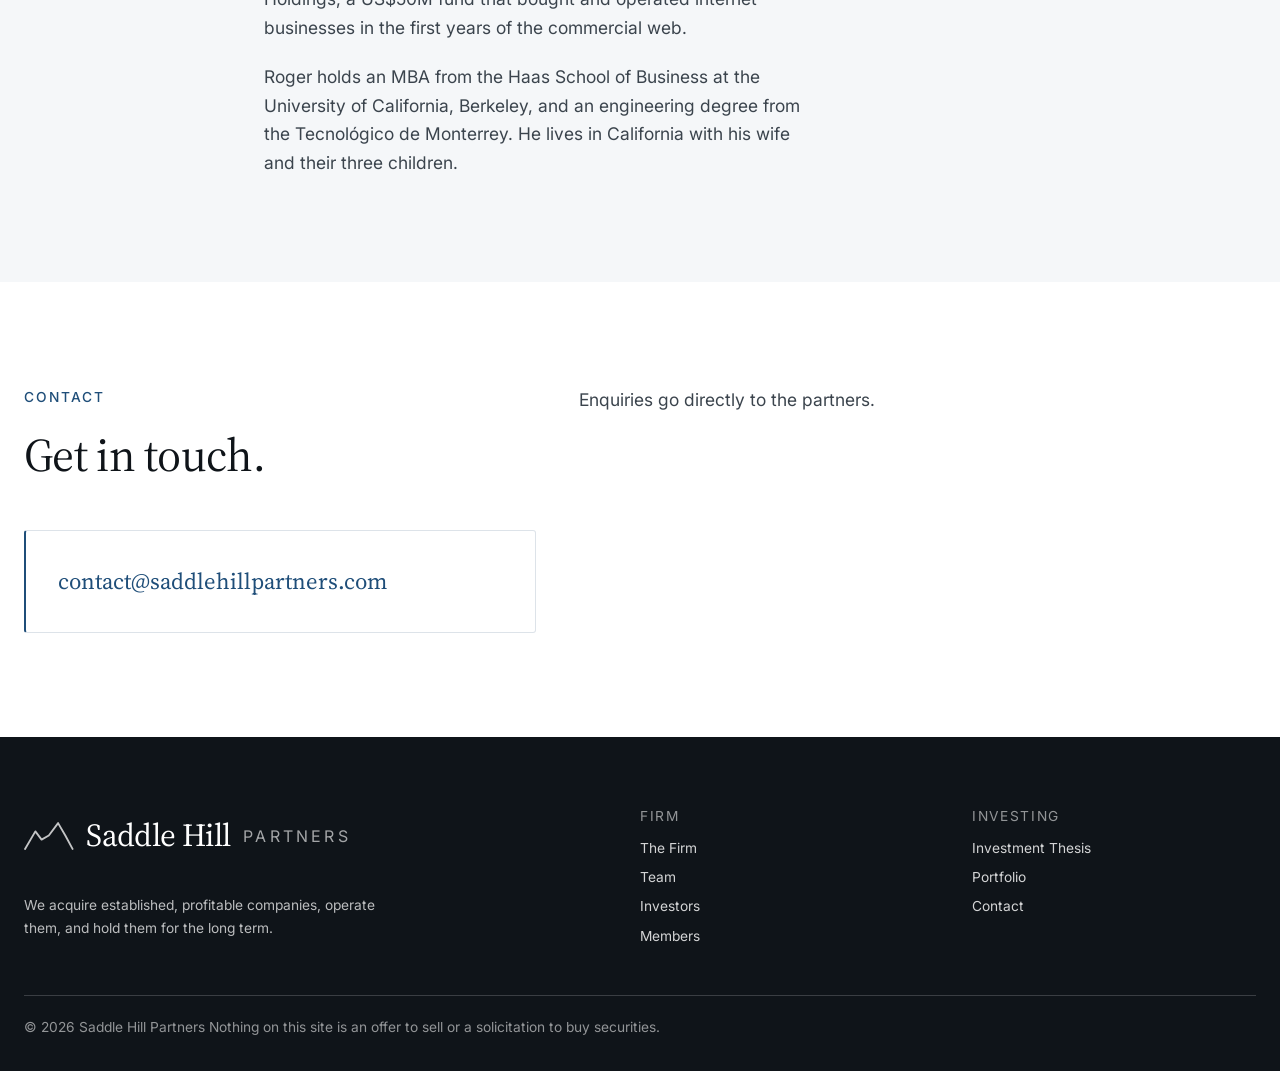
==== commit fd43e670: "Add a quiet Members link to the shared footer Firm column. Co-authored-by: RDuke18 <RDuke18@users.no" ====
--- a/index.html
+++ b/index.html
@@ -457,6 +457,7 @@
               <li><a href="index.html#firm">The Firm</a></li>
               <li><a href="index.html#team">Team</a></li>
               <li><a href="investors.html">Investors</a></li>
+              <li><a href="https://members.saddlehillpartners.com">Members</a></li>
             </ul>
           </div>
           <div>
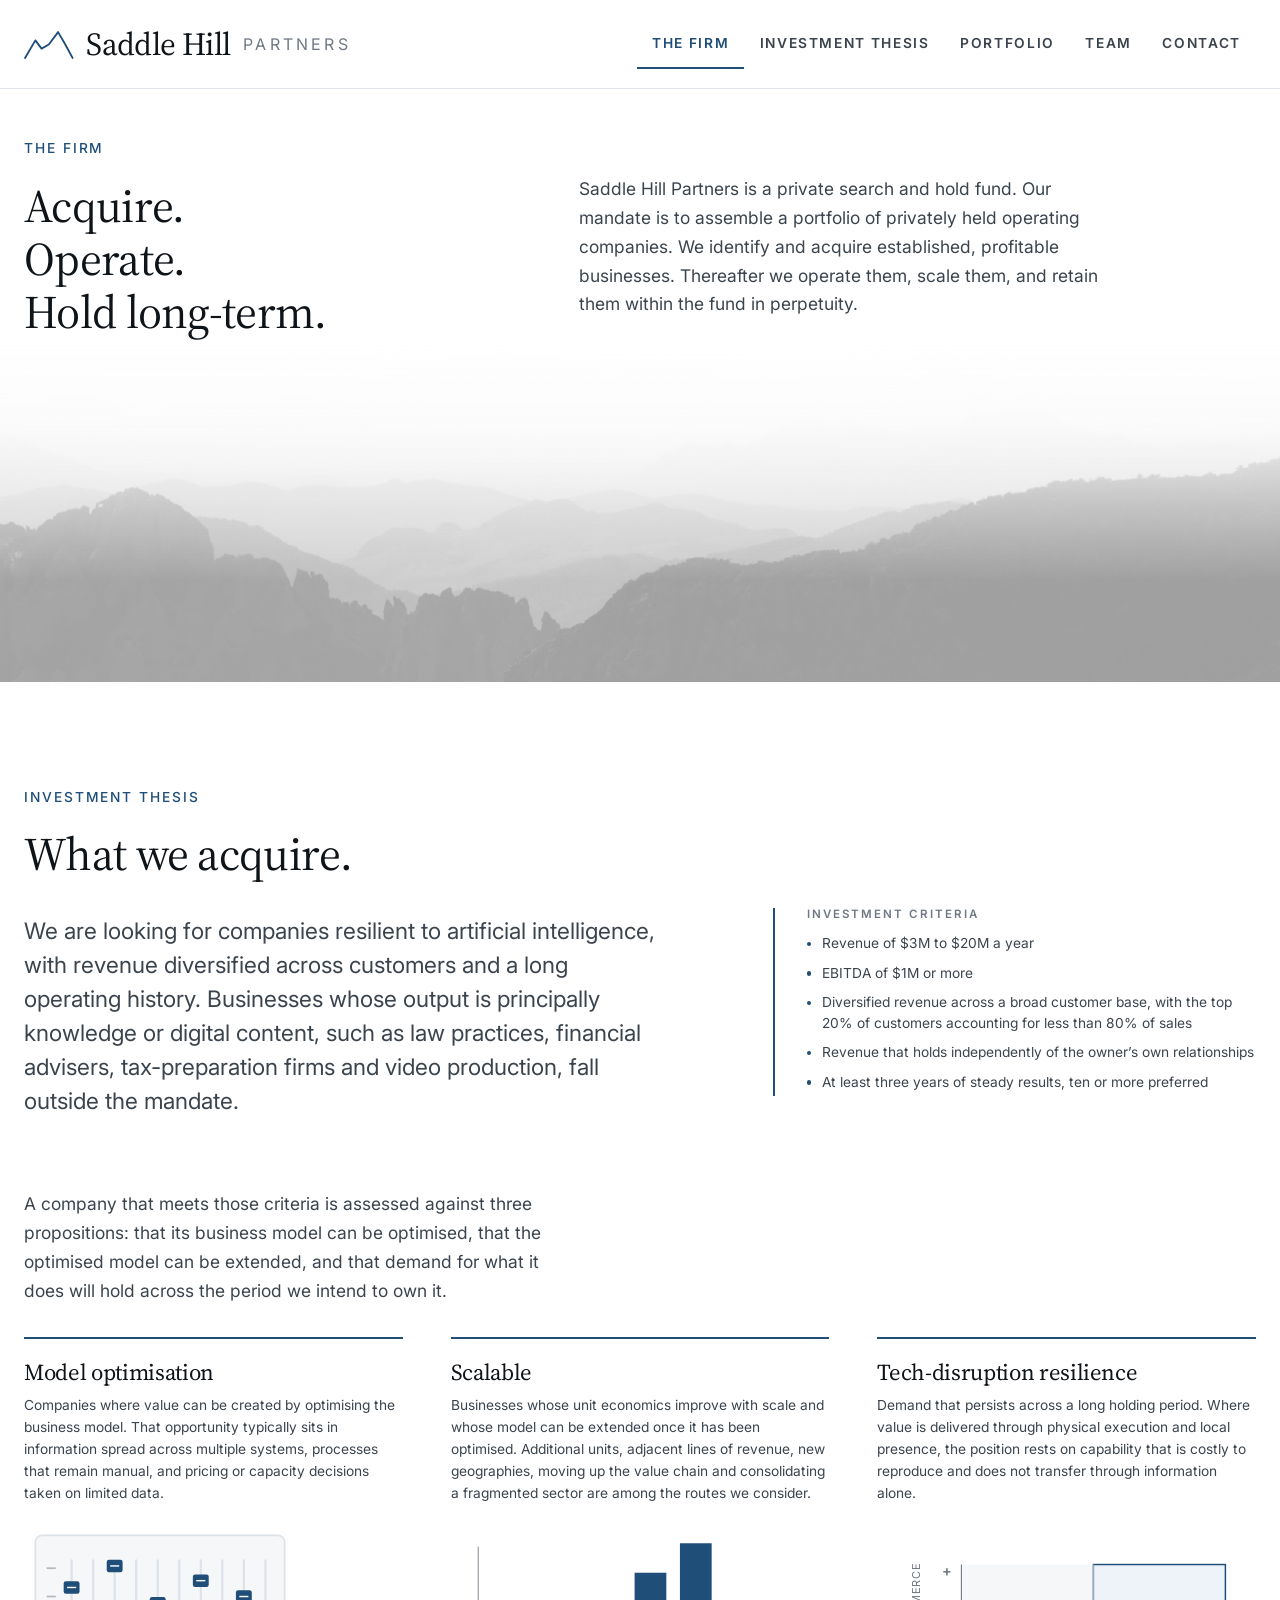
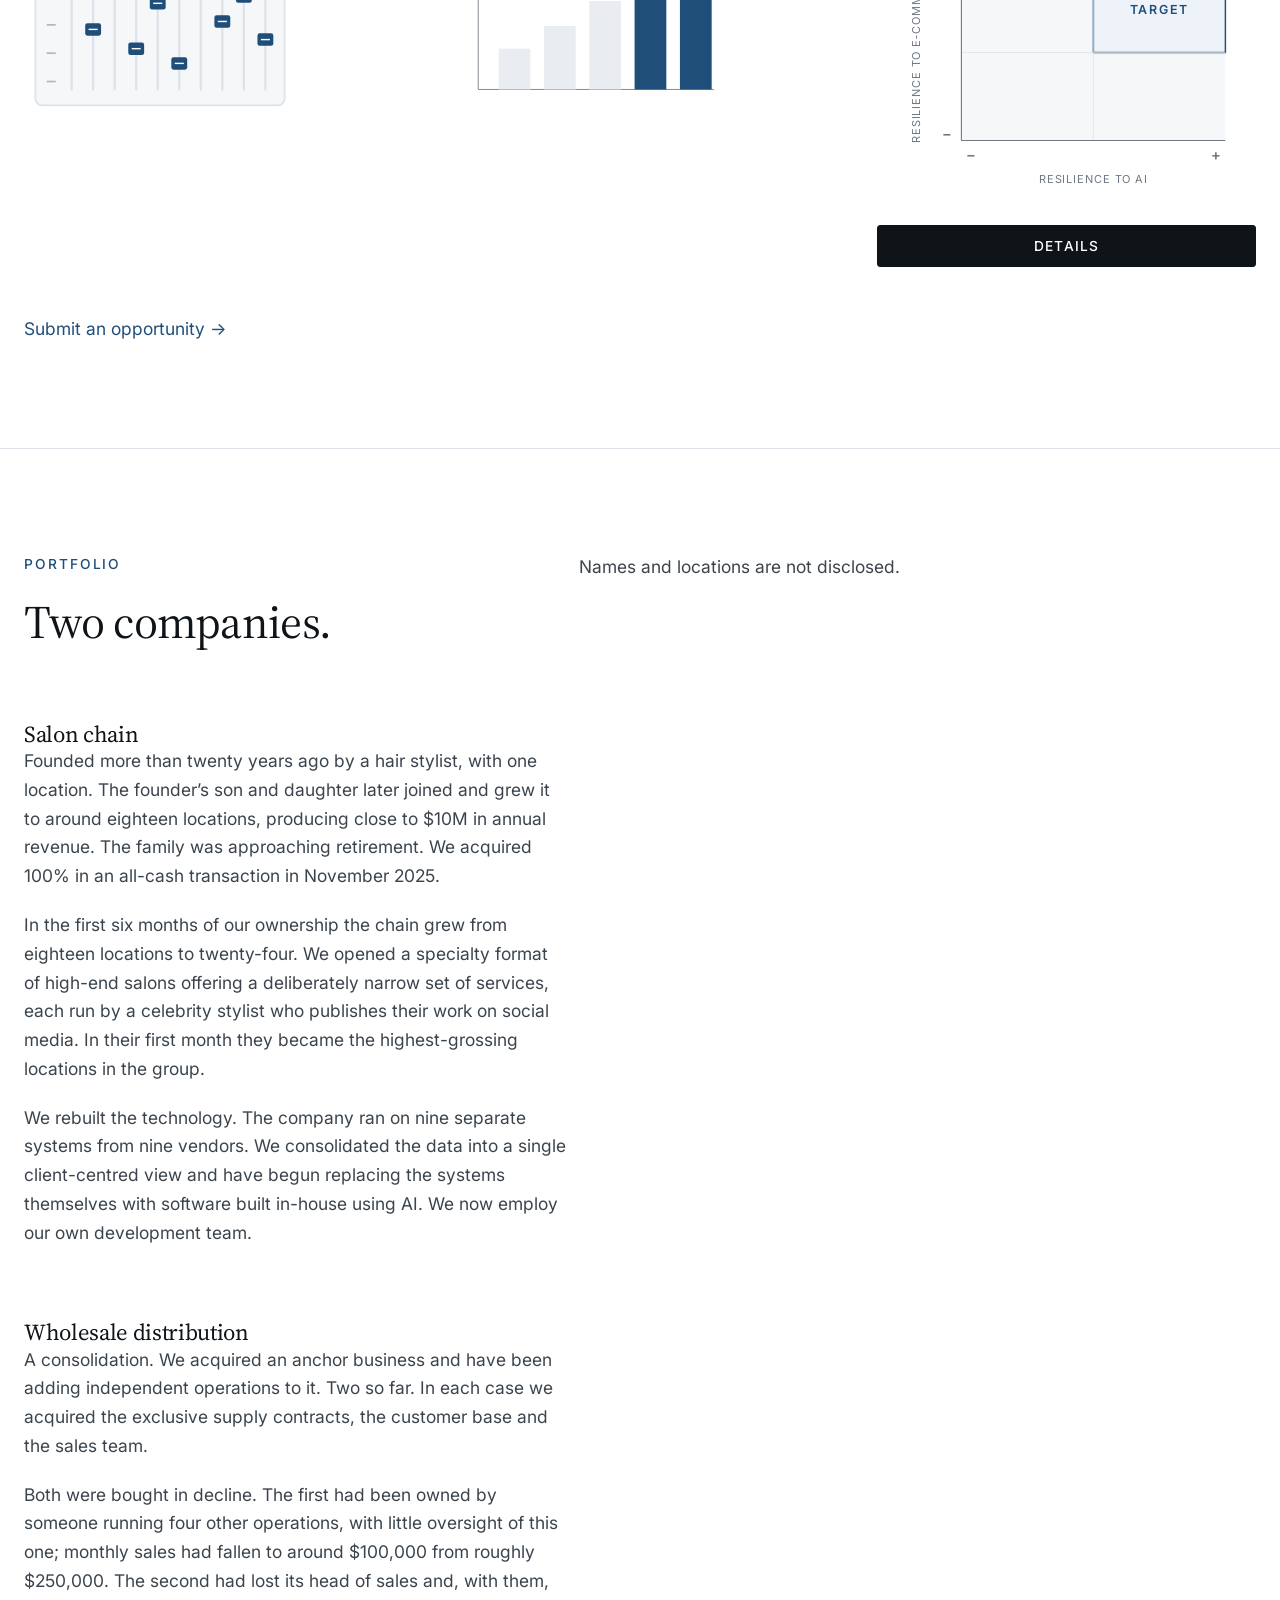
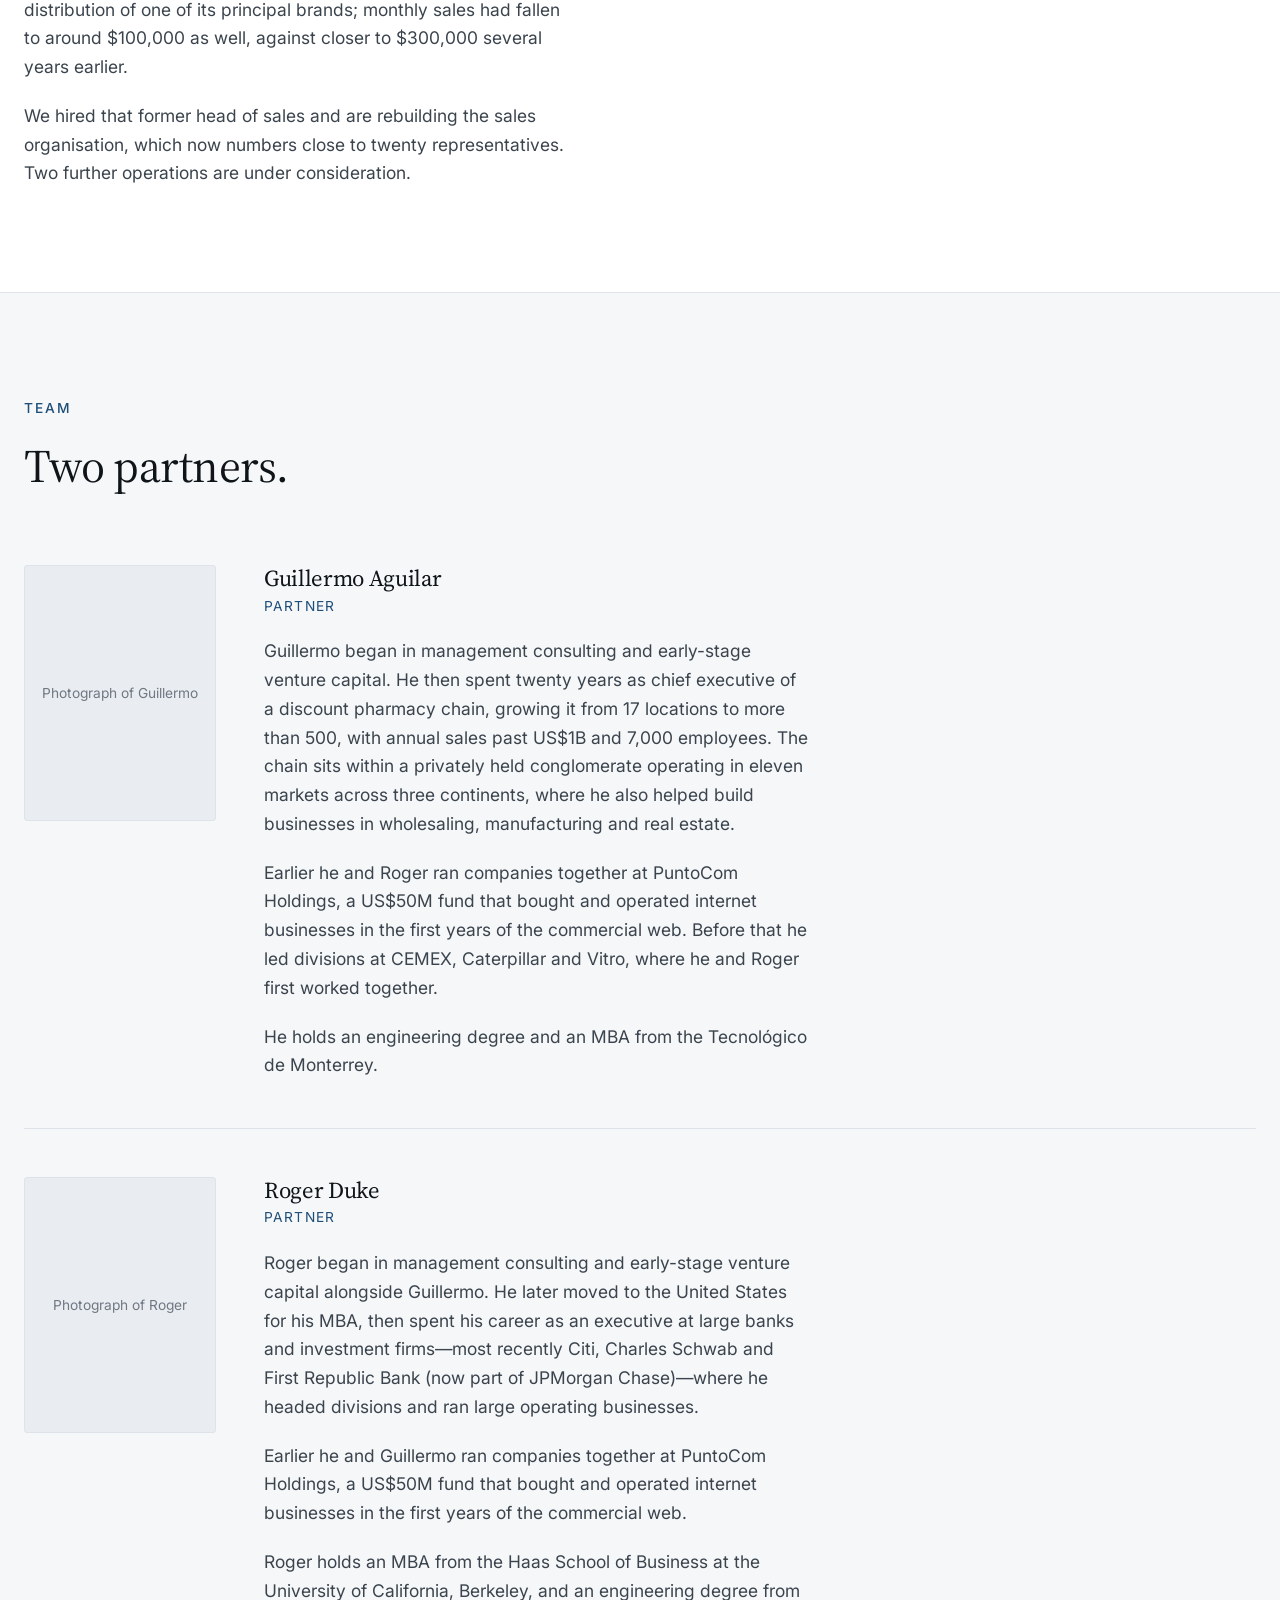
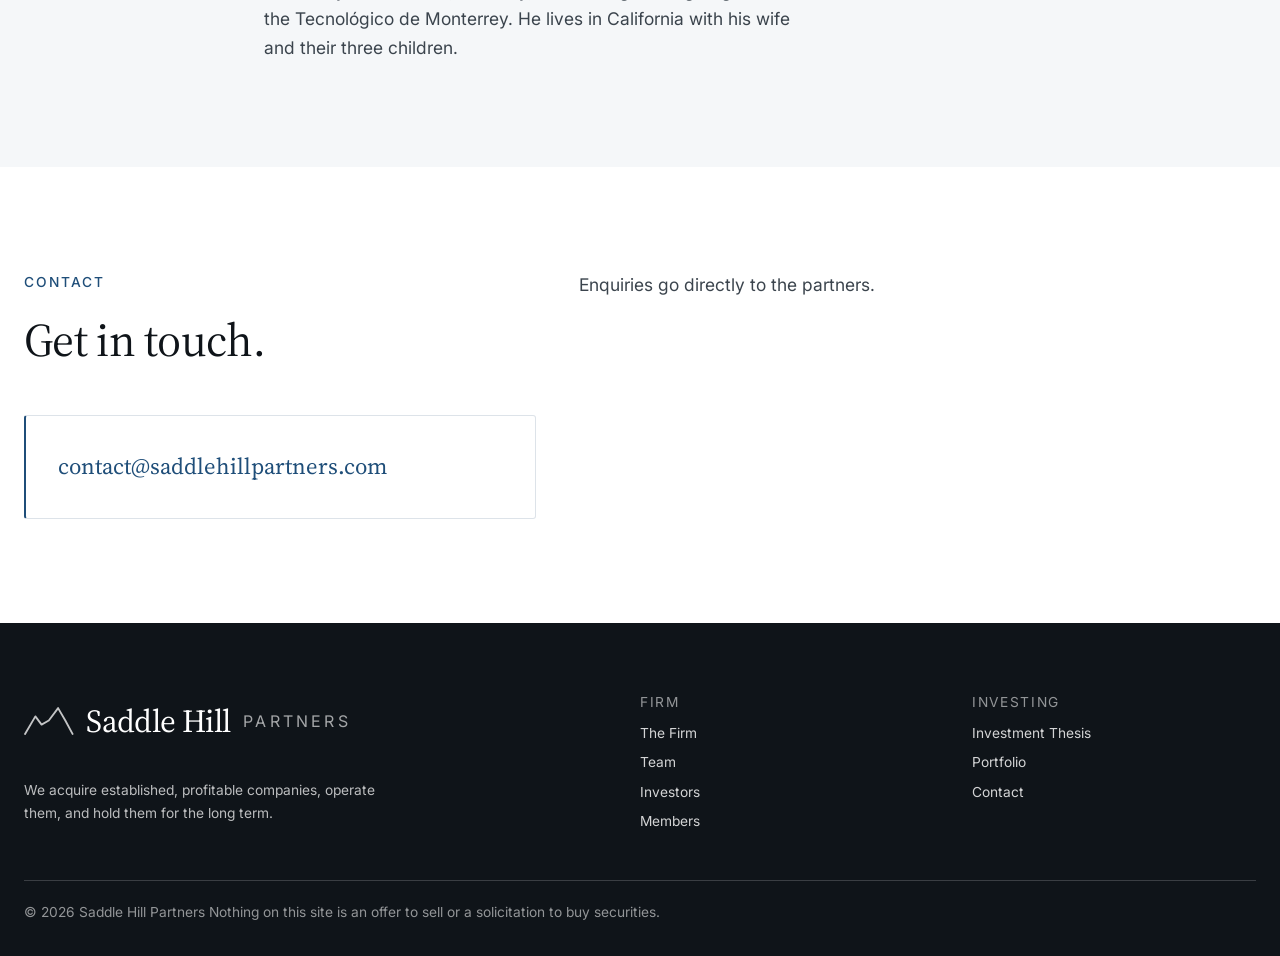
==== commit a6b424bc: "Remove fund size and debt references from the public site. Drop committed-equity figures and descrip" ====
--- a/index.html
+++ b/index.html
@@ -4,7 +4,7 @@
   <meta charset="utf-8">
   <meta name="viewport" content="width=device-width, initial-scale=1">
   <title>Home | Saddle Hill Partners</title>
-  <meta name="description" content="Saddle Hill Partners acquires established, profitable companies outright, runs them, and holds them for the long term. $40 million in committed equity.">
+  <meta name="description" content="Saddle Hill Partners acquires established, profitable companies outright, runs them, and holds them for the long term.">
   <link rel="preconnect" href="https://fonts.googleapis.com">
   <link rel="preconnect" href="https://fonts.gstatic.com" crossorigin>
   <link href="https://fonts.googleapis.com/css2?family=Inter:wght@400;500;600&family=Source+Serif+4:opsz,wght@8..60,400;8..60,500&display=swap" rel="stylesheet">
@@ -74,12 +74,6 @@
         </div>
       </div>
 
-      <div class="wrap figures">
-        <div class="figure">
-          <span class="figure__num">$40M</span>
-          <span class="figure__label">Committed equity</span>
-        </div>
-      </div>
       <div class="photo-band" role="presentation"></div>
     </section>
 
--- a/assets/css/style.css
+++ b/assets/css/style.css
@@ -488,7 +488,7 @@
 
 /* ---------- 24. HOME PAGE TOP --------------------------------------------
    Roger, 2026-09-16: "too much white space... bring the firm section right
-   under Saddle Hill Partners... then the mountain ridge image... then the $40M."
+   under Saddle Hill Partners... then the mountain ridge image."
 
    So the photograph is no longer behind the type at all. It is its own band,
    sitting between the opening block and the figures, and it dissolves into the
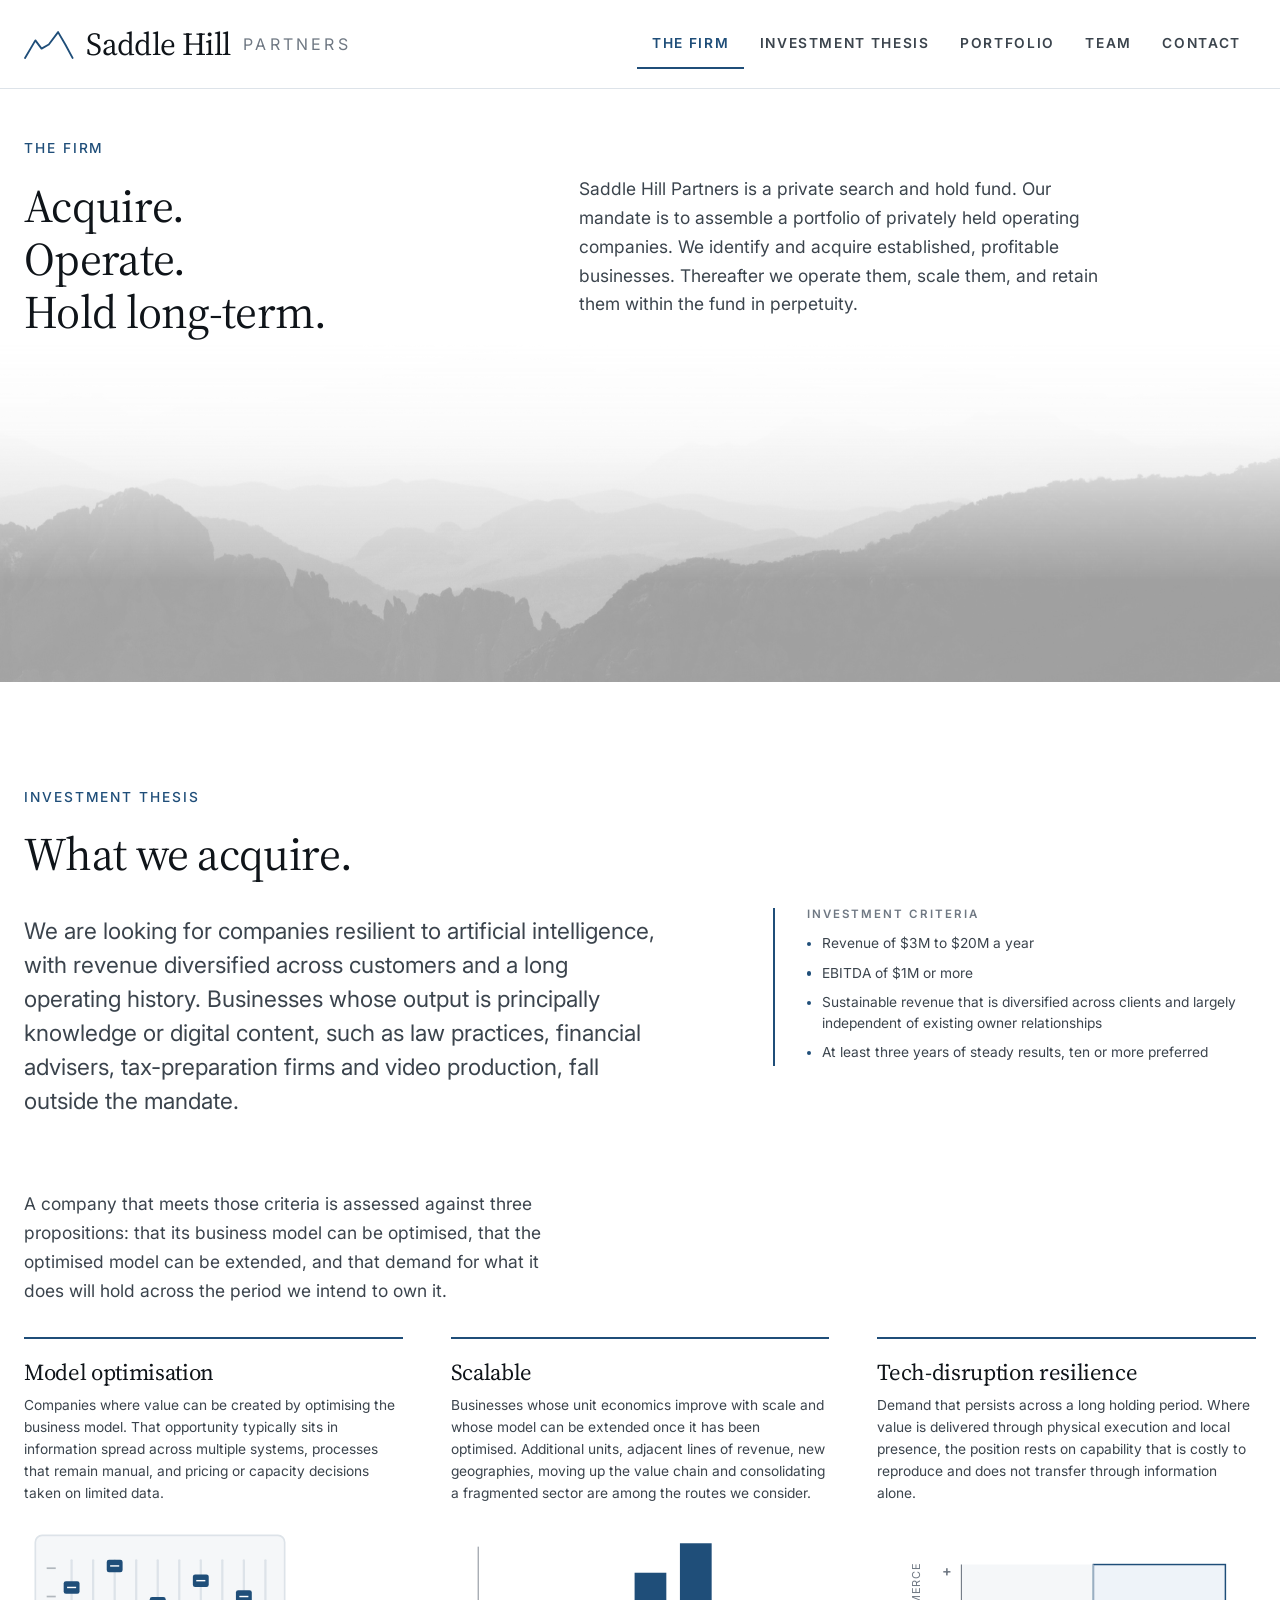
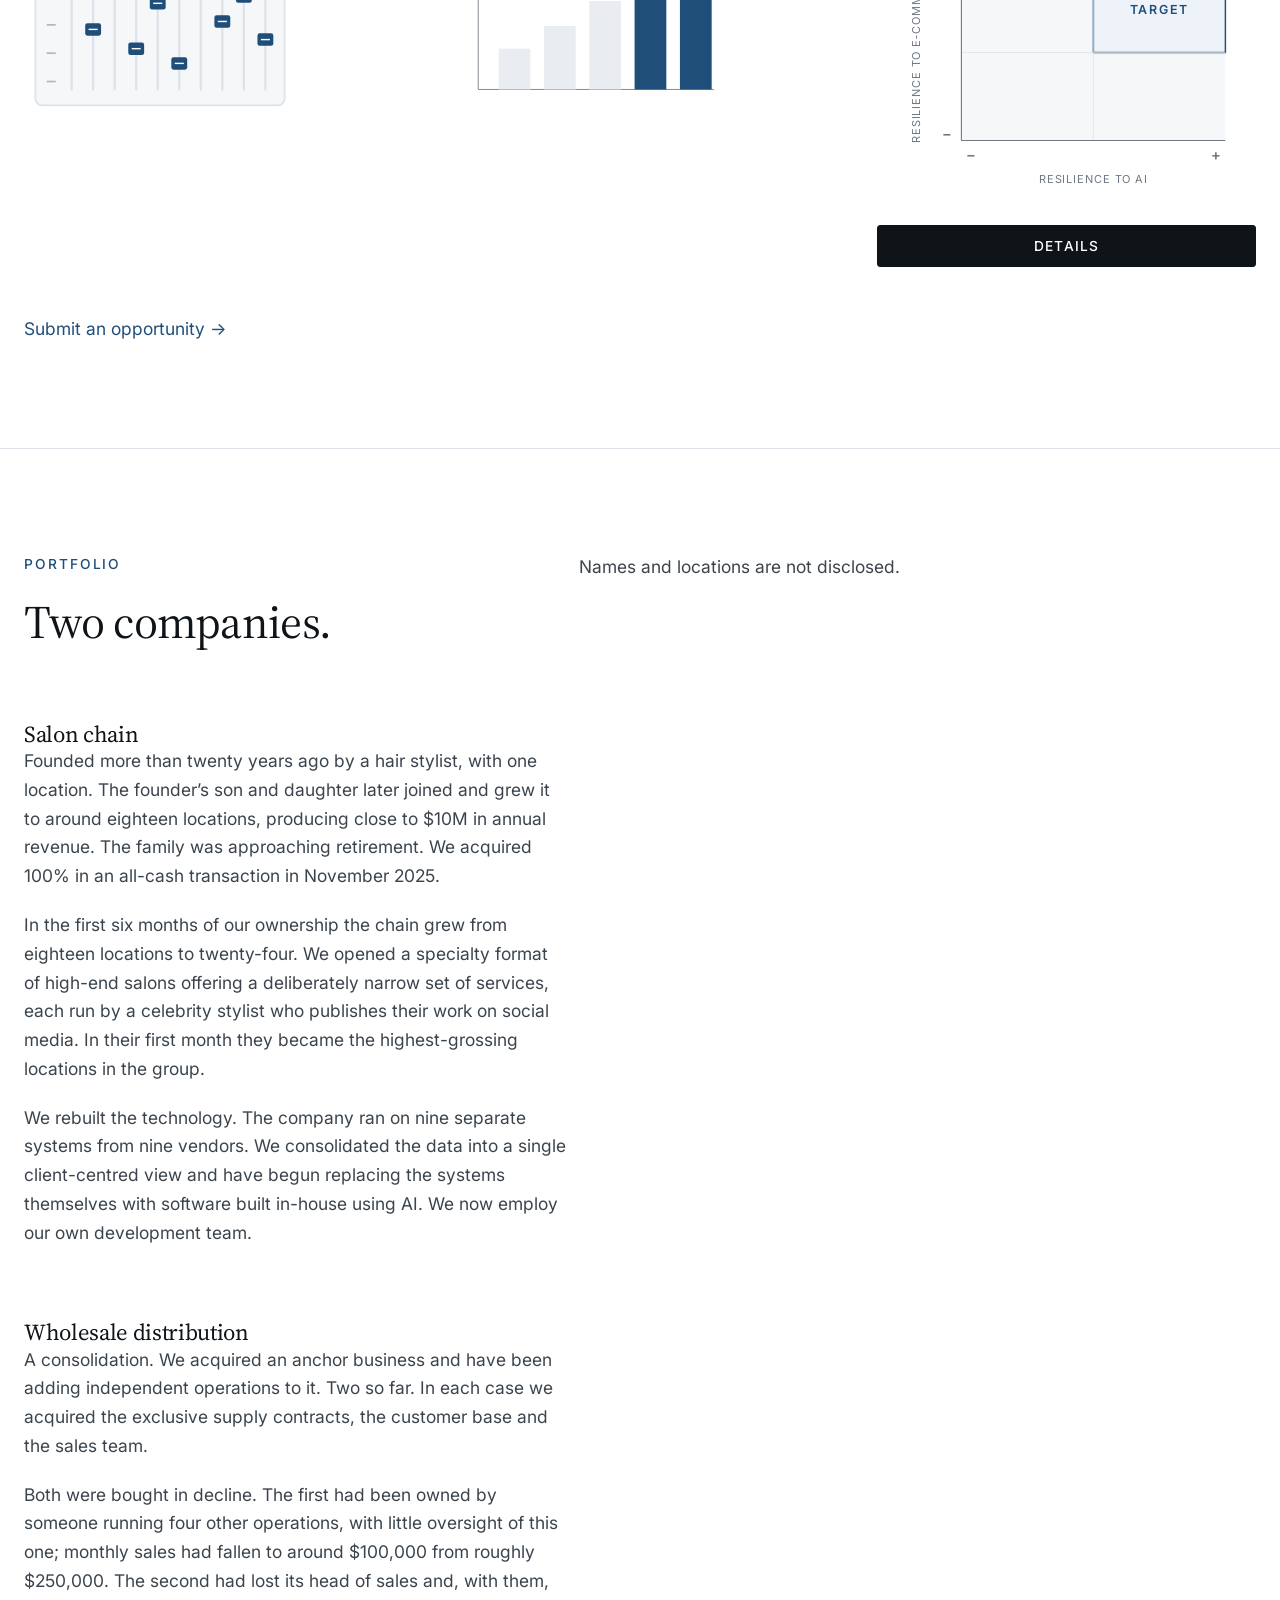
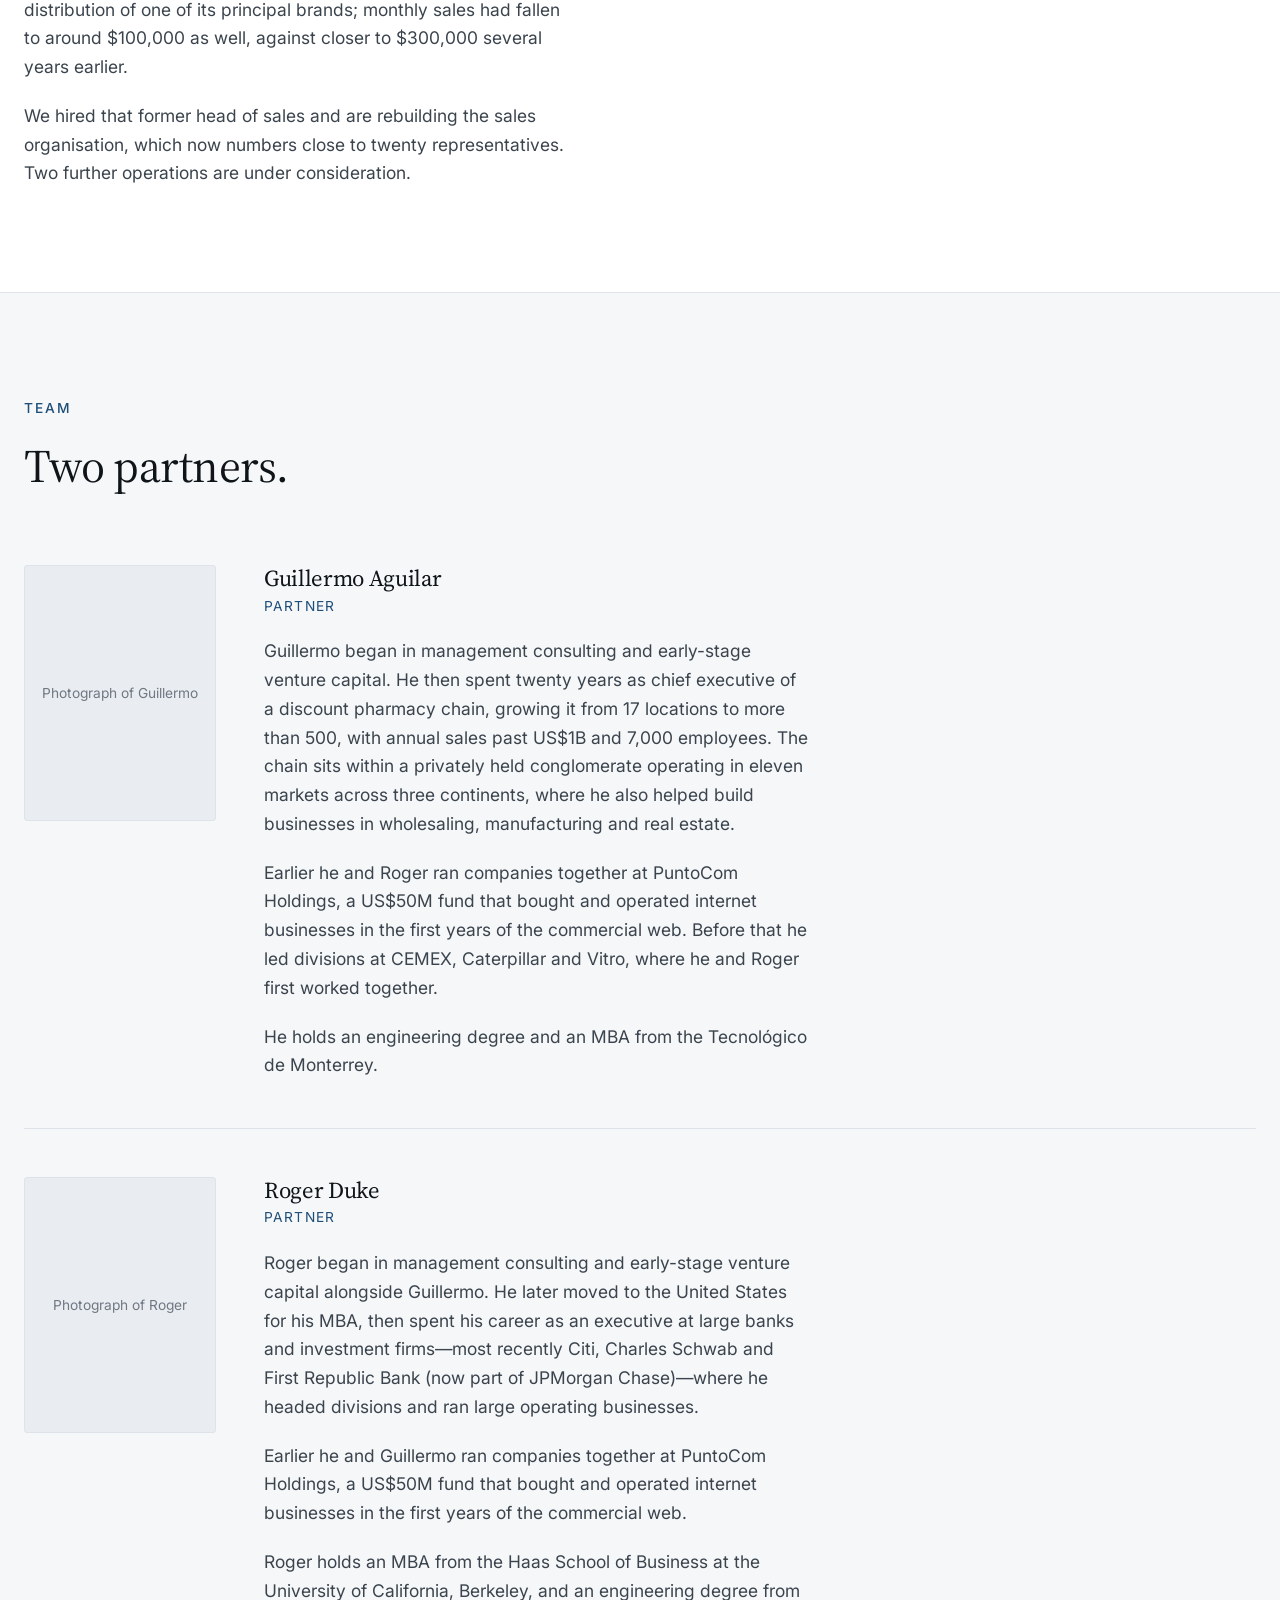
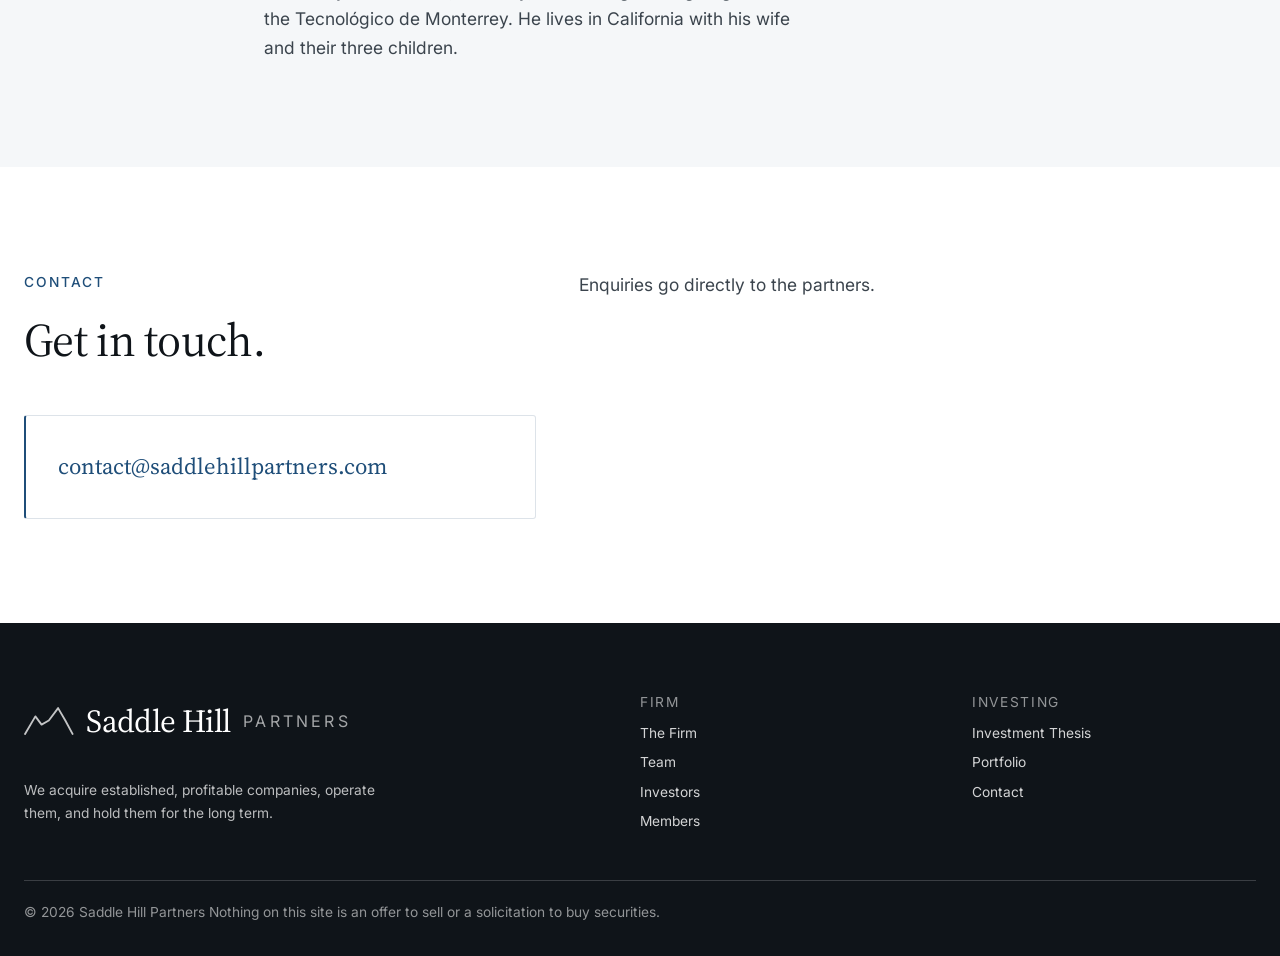
==== commit 96ff885a: "Replace the two revenue criteria bullets with the approved wording. Co-authored-by: RDuke18 <RDuke18" ====
--- a/index.html
+++ b/index.html
@@ -97,9 +97,7 @@
             <ul>
               <li>Revenue of $3M to $20M a year</li>
               <li>EBITDA of $1M or more</li>
-              <li>Diversified revenue across a broad customer base, with the top 20% of
-                customers accounting for less than 80% of sales</li>
-              <li>Revenue that holds independently of the owner&rsquo;s own relationships</li>
+              <li>Sustainable revenue that is diversified across clients and largely independent of existing owner relationships</li>
               <li>At least three years of steady results, ten or more preferred</li>
             </ul>
           </aside>
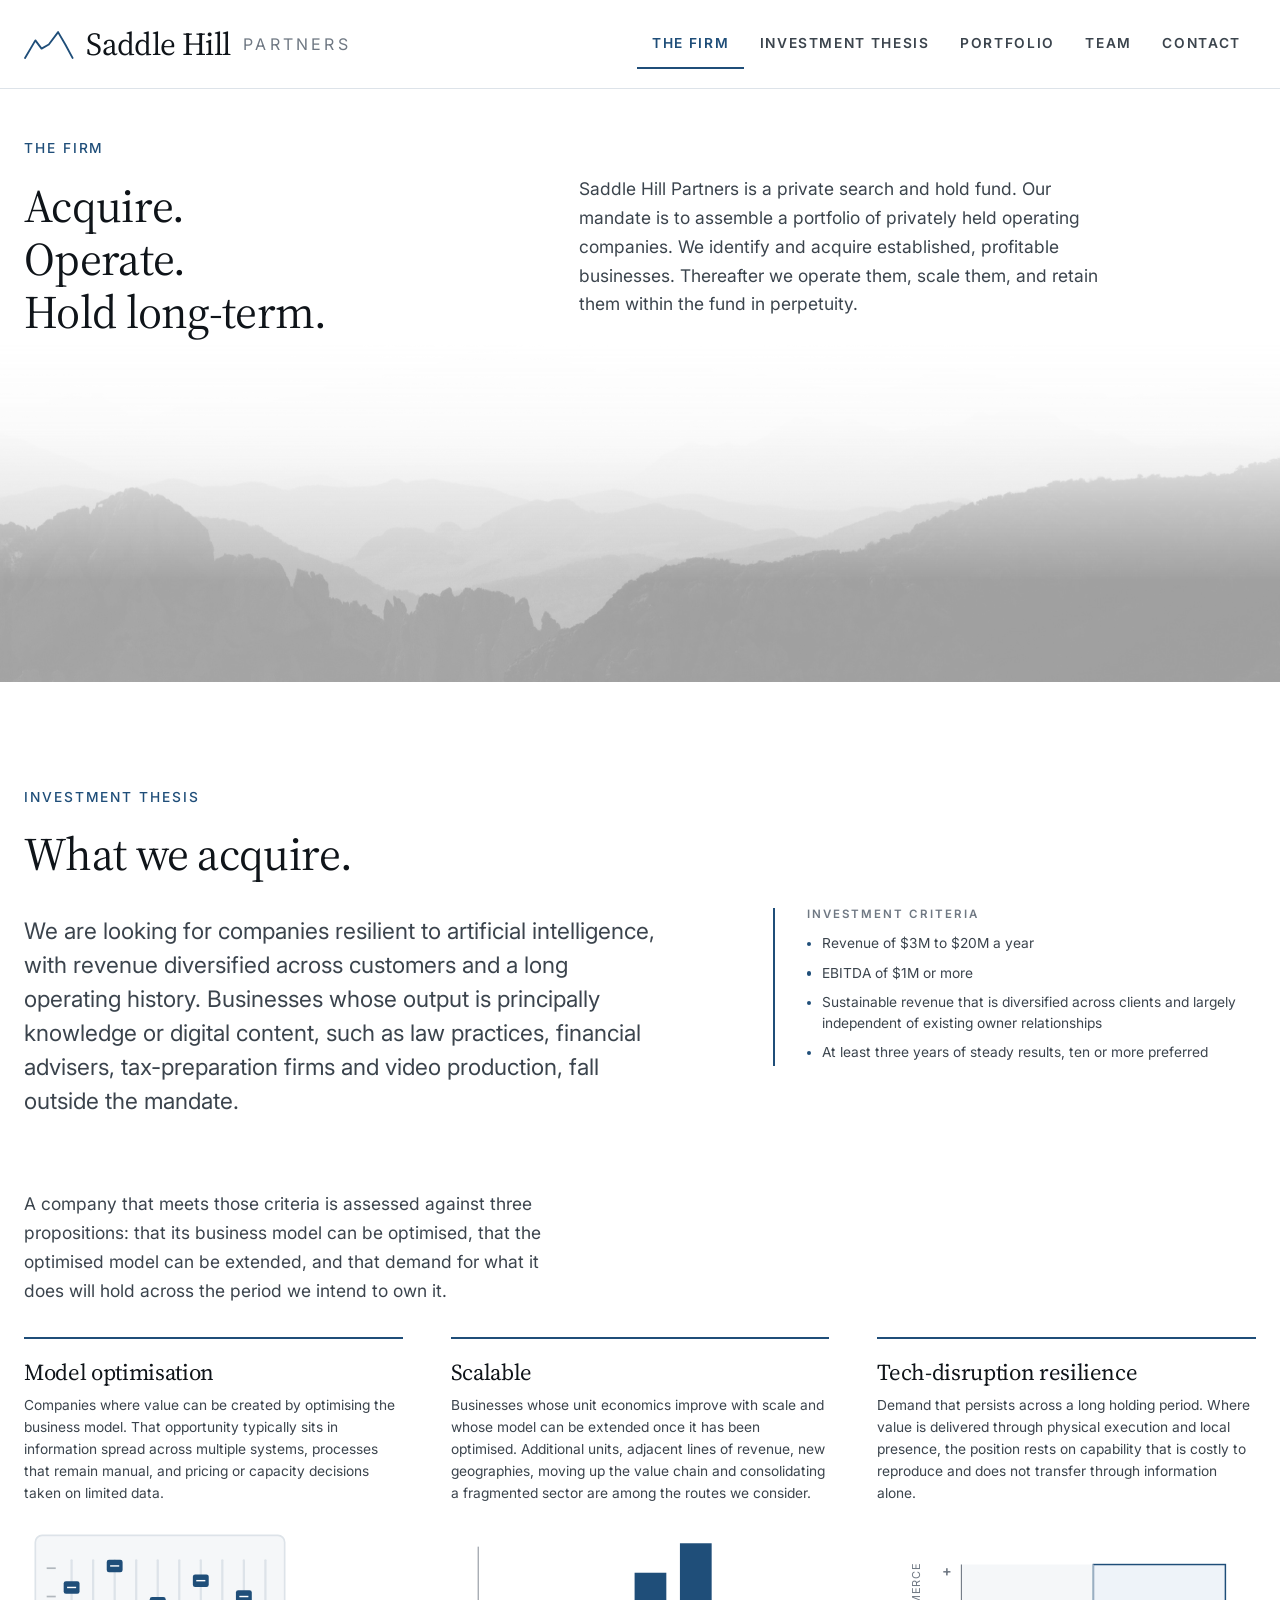
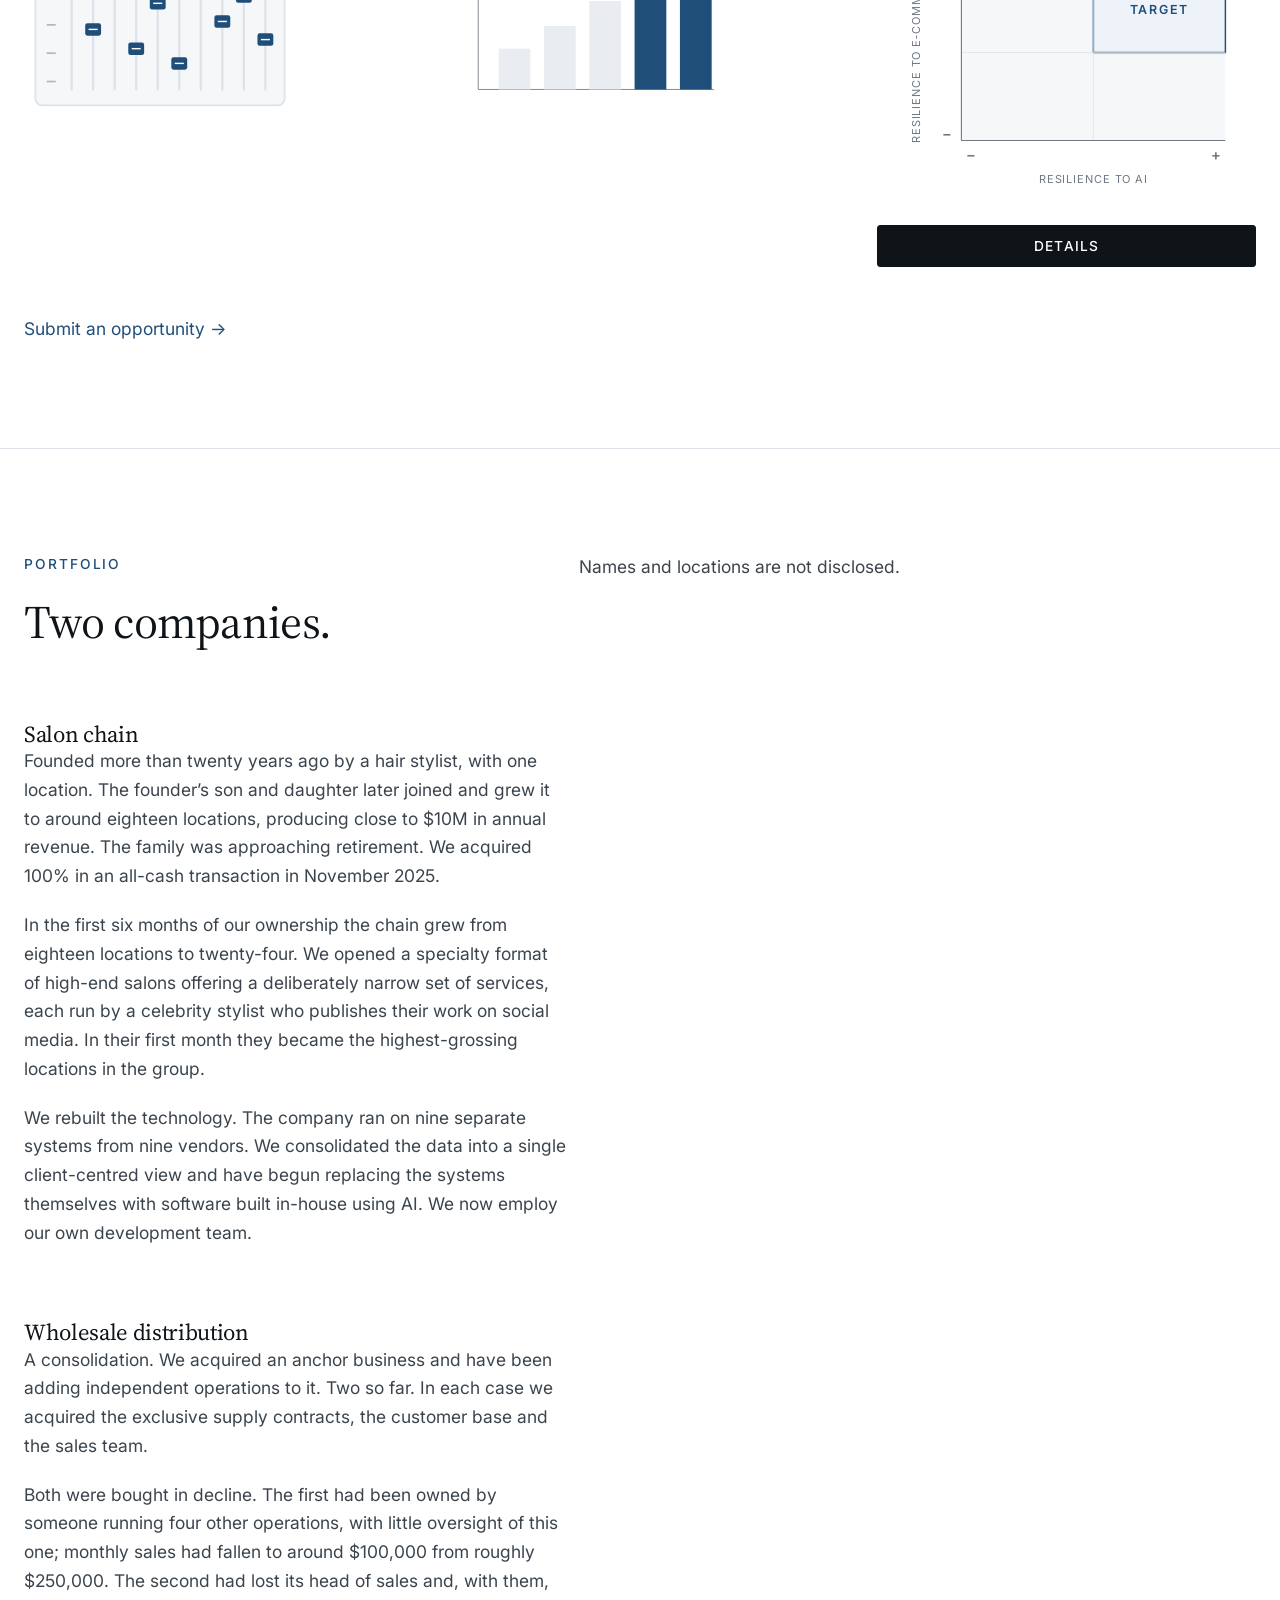
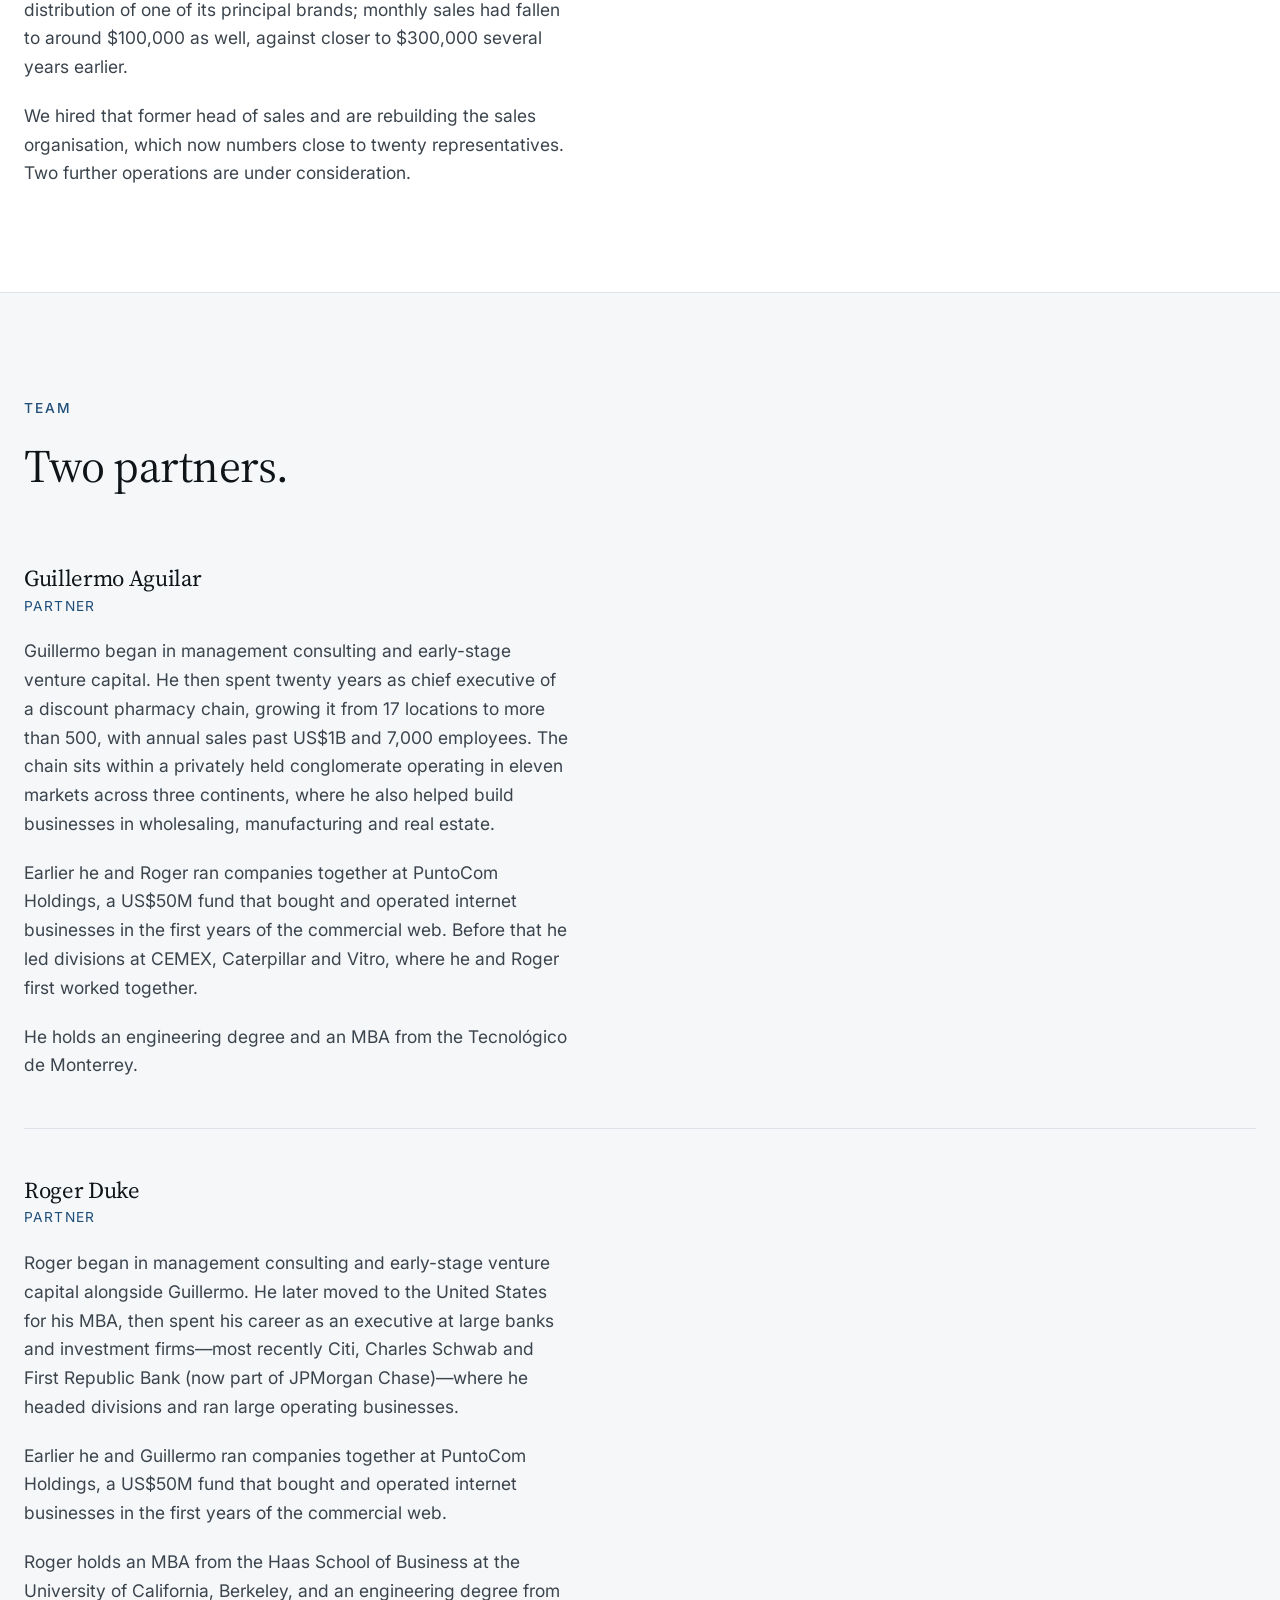
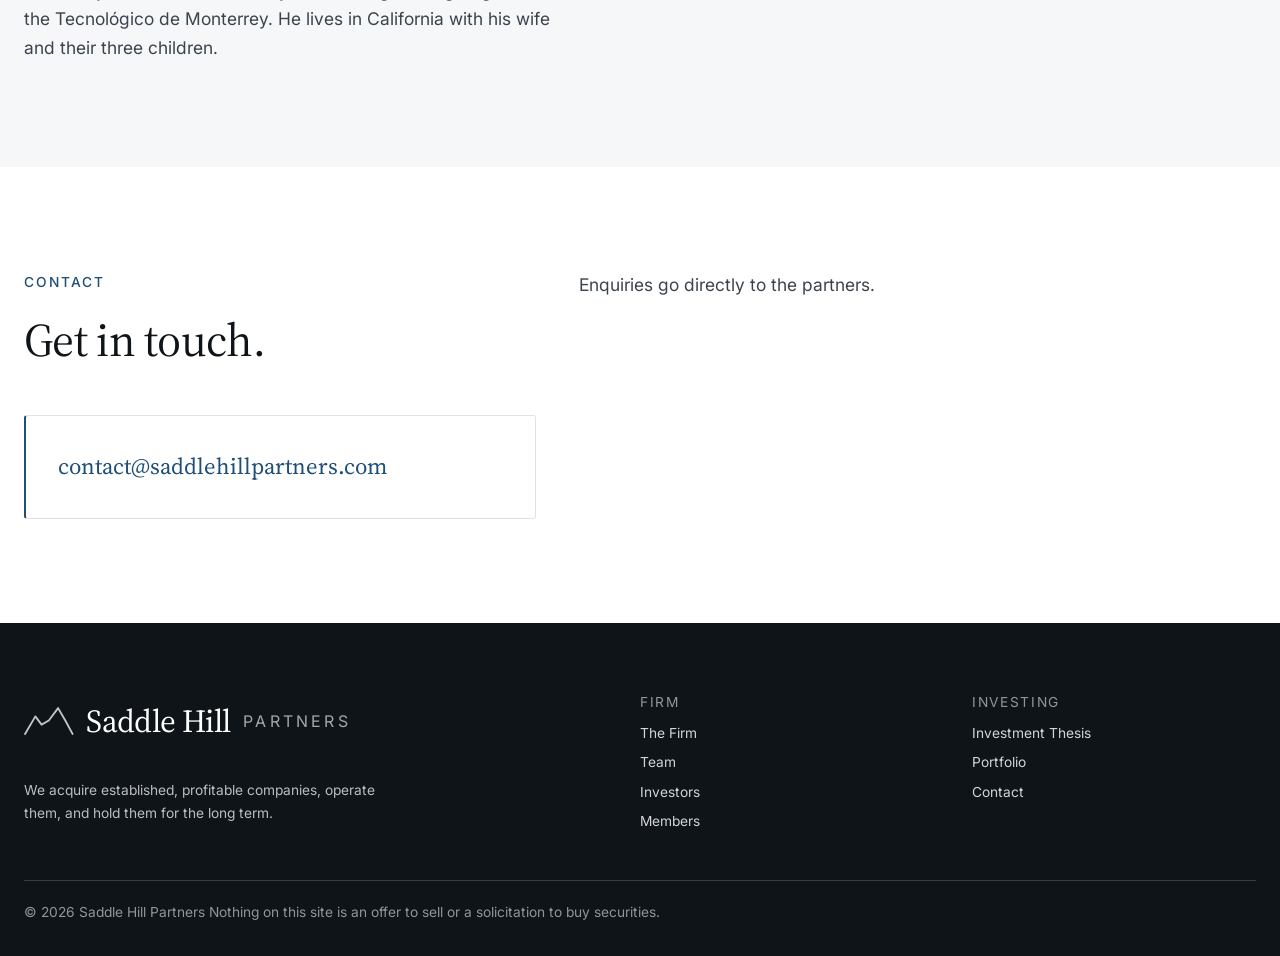
==== commit b5d4b6e9: "Remove empty portrait placeholders from the team bios. Drop the unused photo boxes and the 12rem bio" ====
--- a/index.html
+++ b/index.html
@@ -297,7 +297,6 @@
         </div>
 
         <div class="bio mt-6" id="guillermo">
-          <div class="bio__portrait">Photograph of Guillermo</div>
           <div>
             <h3 class="bio__name">Guillermo Aguilar</h3>
             <p class="bio__role">Partner</p>
@@ -324,7 +323,6 @@
         <hr class="rule">
 
         <div class="bio" id="roger">
-          <div class="bio__portrait">Photograph of Roger</div>
           <div>
             <h3 class="bio__name">Roger Duke</h3>
             <p class="bio__role">Partner</p>
--- a/assets/css/style.css
+++ b/assets/css/style.css
@@ -224,13 +224,6 @@
 .stat__label { margin-top: var(--s2); font-size: var(--t--1); color: var(--ink-3); max-width: 24rem; }
 
 .bio { display: grid; gap: var(--s4); }
-@media (min-width: 40rem) { .bio { grid-template-columns: 12rem 1fr; gap: var(--s5); } }
-.bio__portrait {
-  aspect-ratio: 3 / 4; background: var(--paper-3);
-  border: 1px solid var(--line); border-radius: var(--radius);
-  display: grid; place-items: center; text-align: center;
-  font-size: var(--t--1); color: var(--ink-3); padding: var(--s2);
-}
 .bio__name { margin-bottom: .2rem; }
 .bio__role { font-size: var(--t--1); letter-spacing: .1em; text-transform: uppercase; color: var(--accent); margin-bottom: var(--s3); }
 
